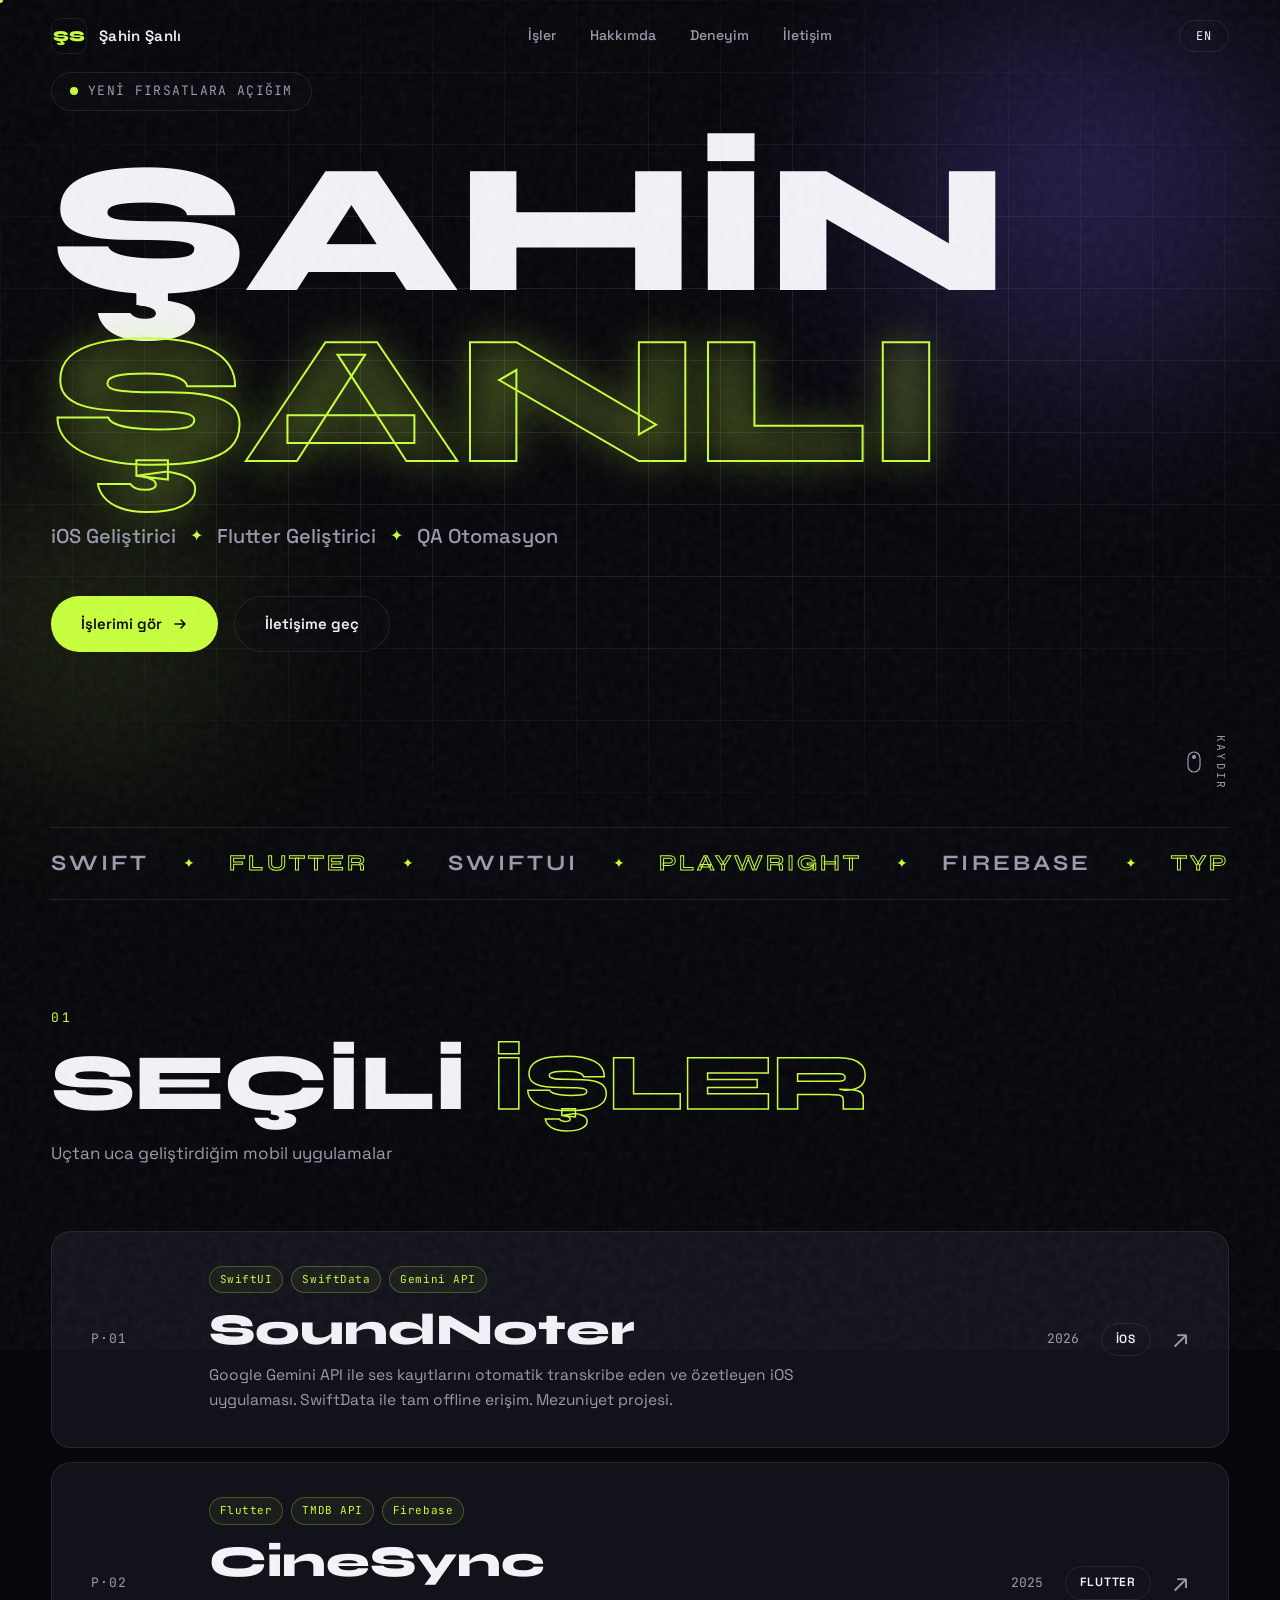
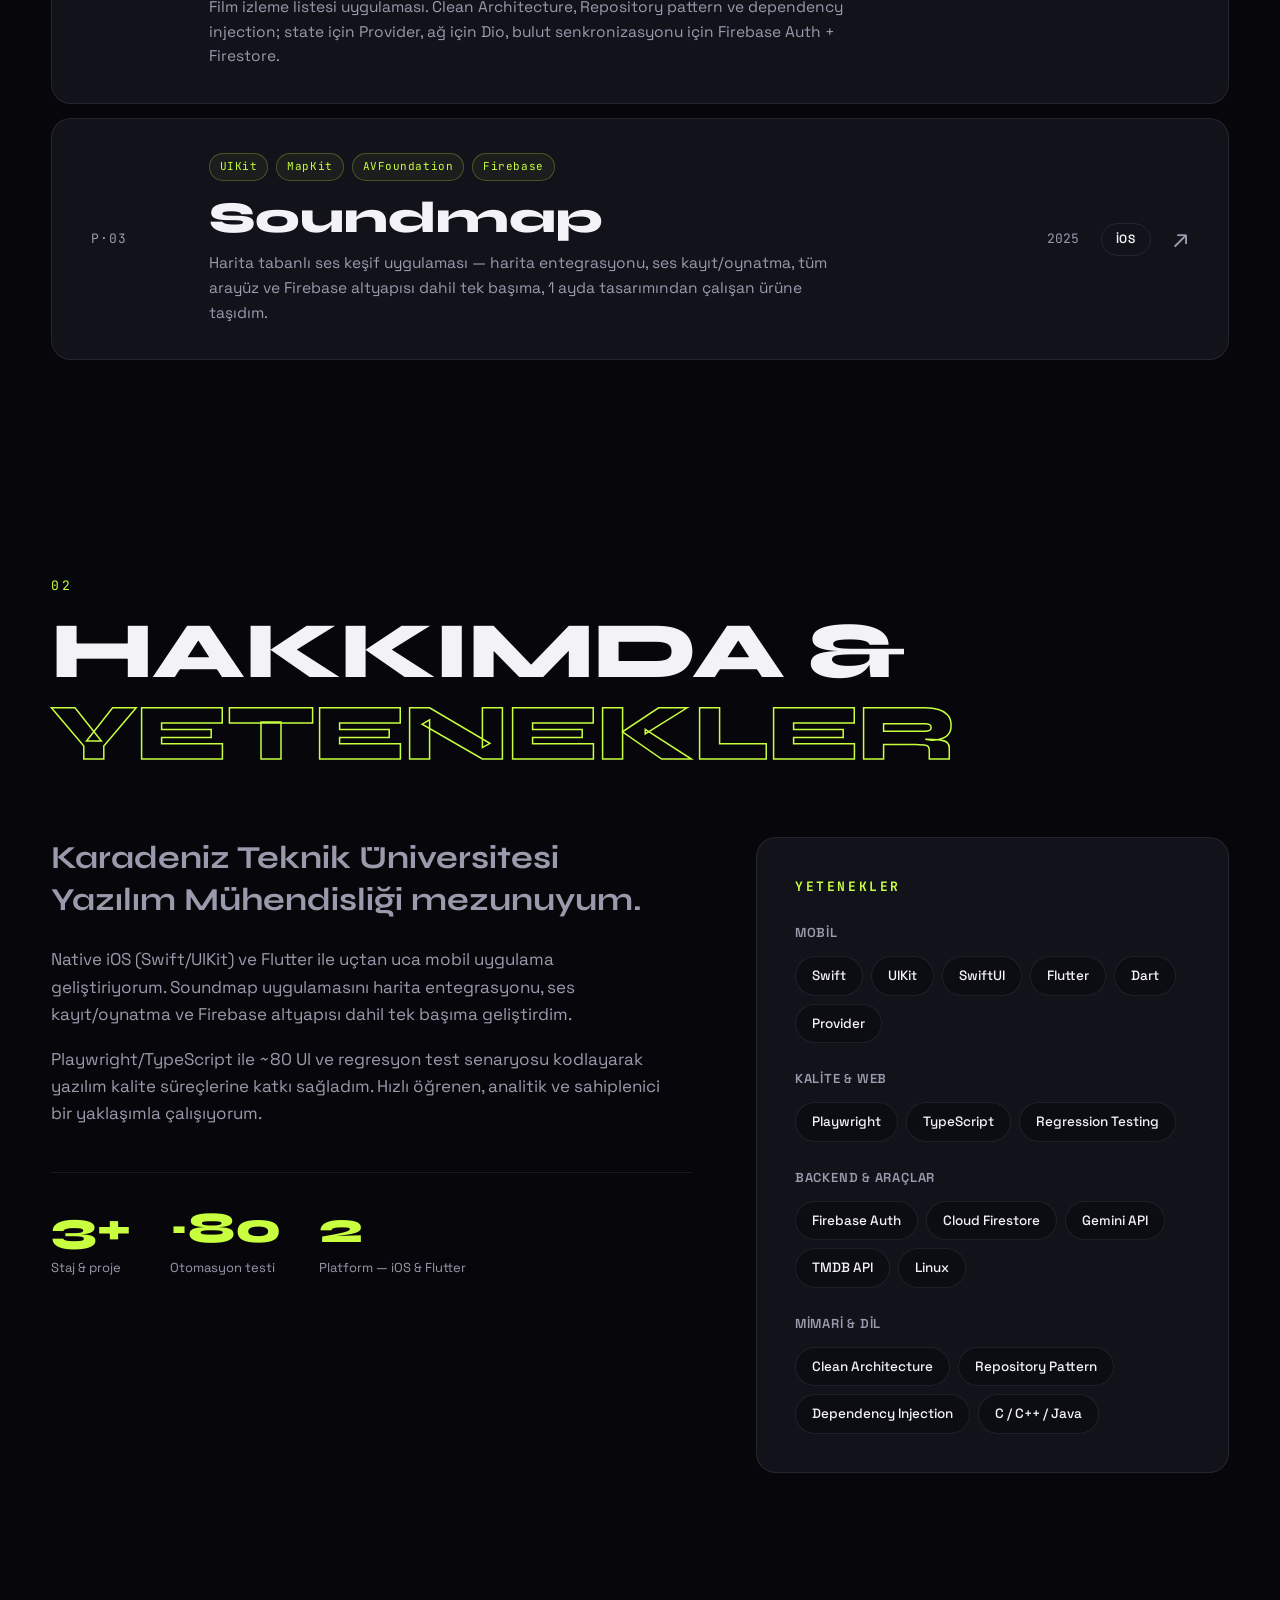
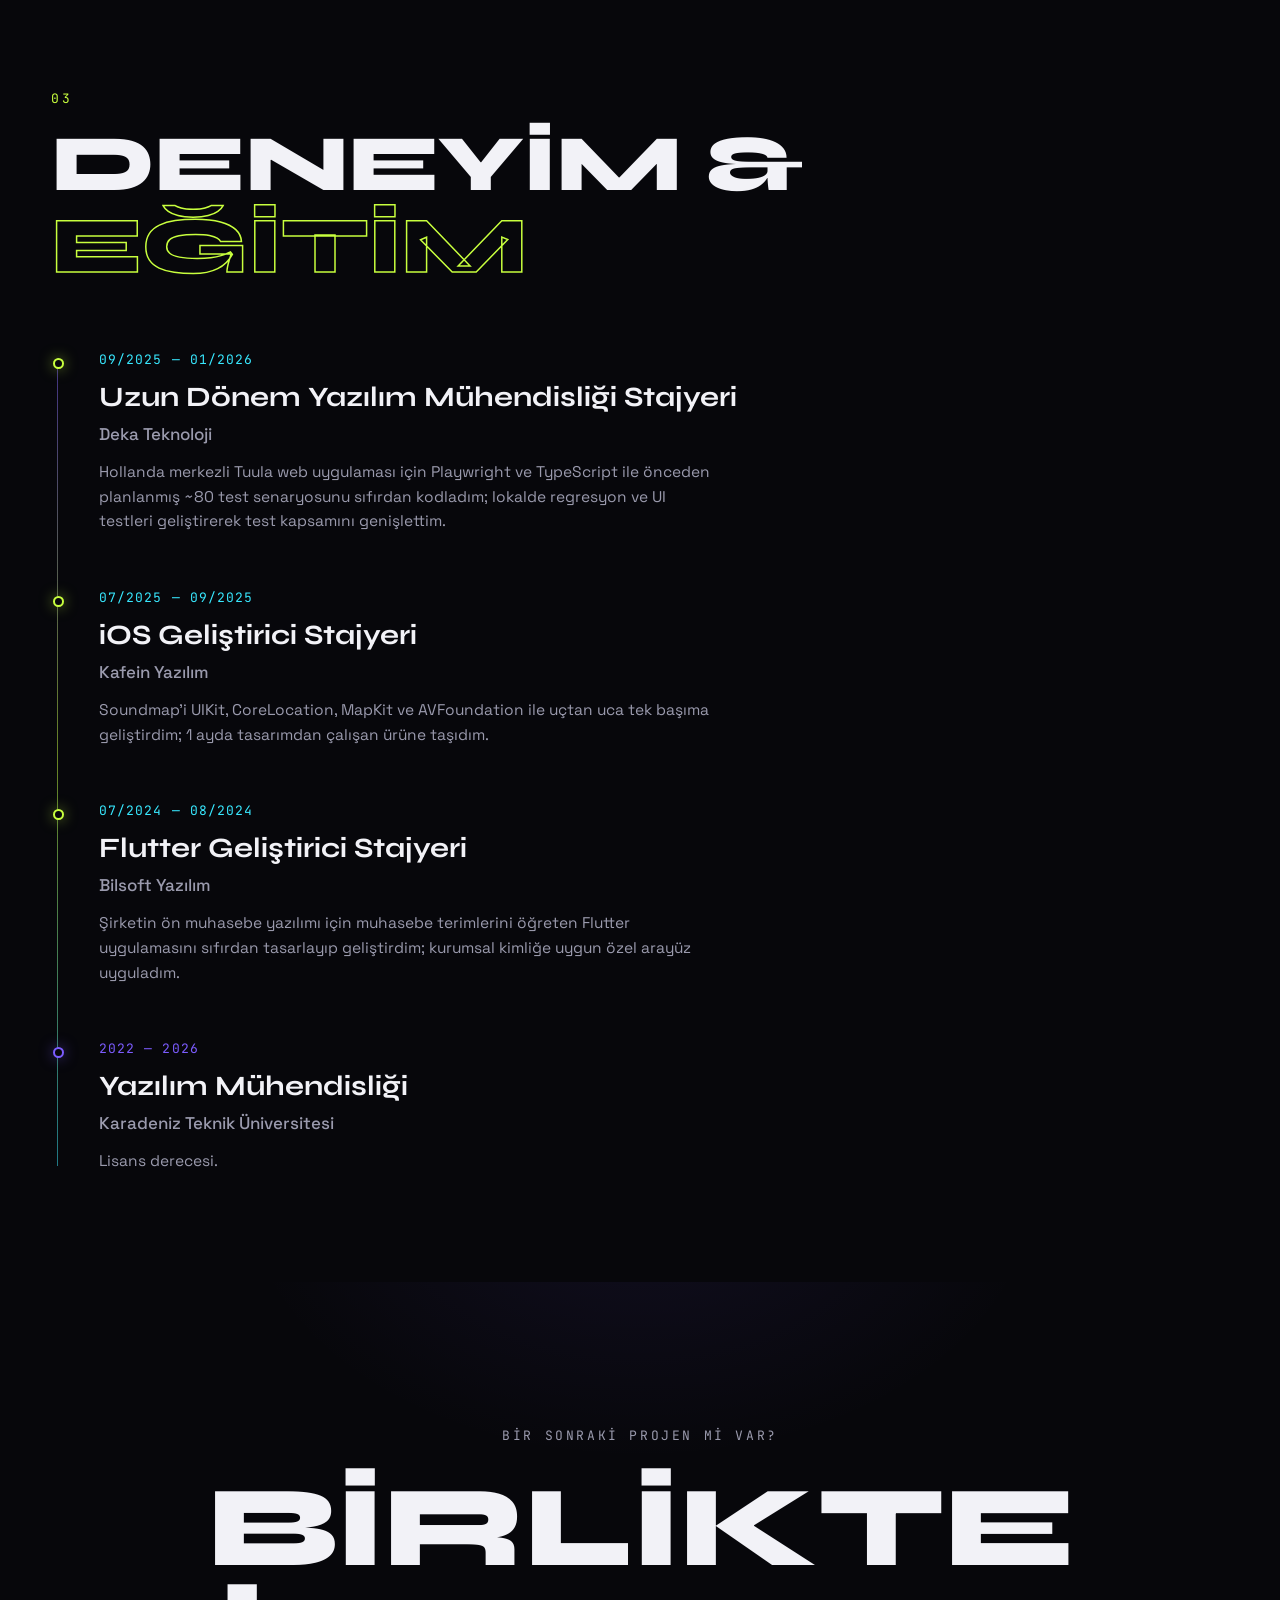
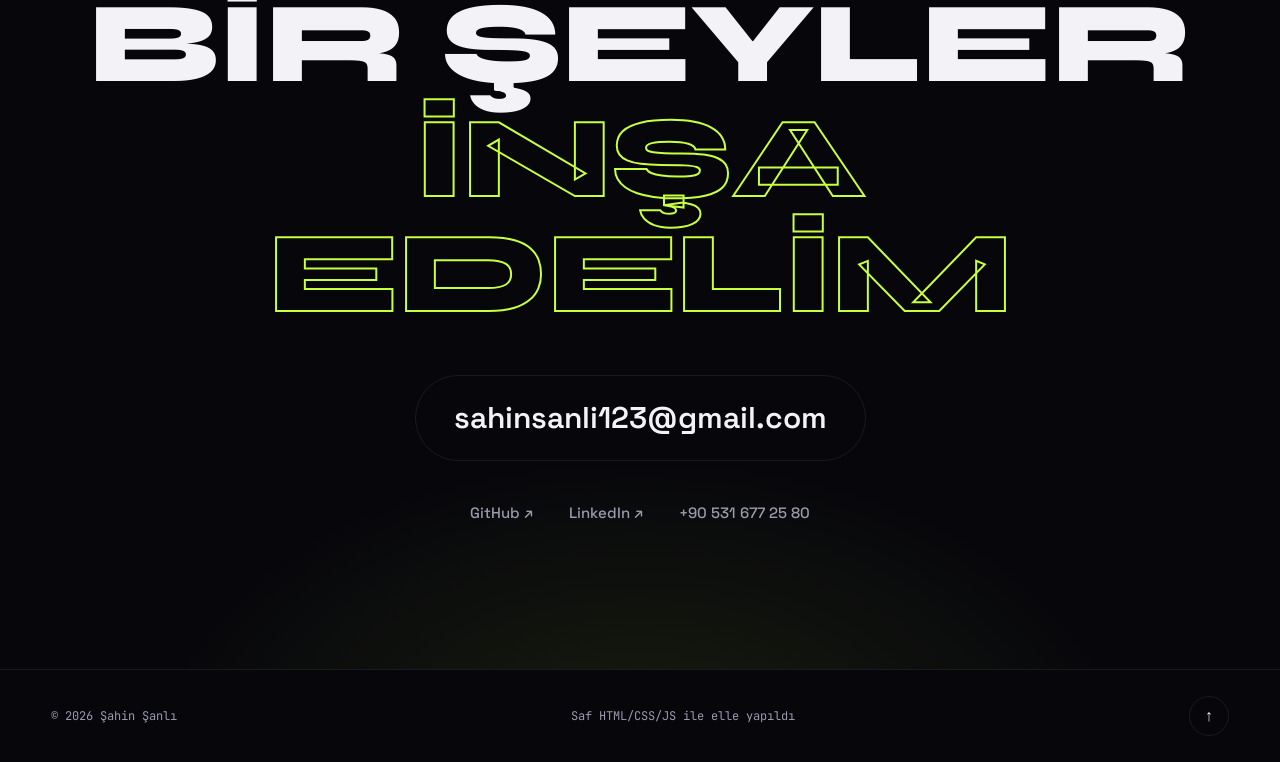
==== index.html @ cdb40dae "Portfolio: dark neon awwwards-style site, TR/EN, from CV" ====
<!DOCTYPE html>
<html lang="tr">
<head>
<meta charset="UTF-8">
<meta name="viewport" content="width=device-width, initial-scale=1.0">
<title>Şahin Şanlı — Mobile Developer</title>
<meta name="description" content="Şahin Şanlı — iOS & Flutter developer, QA test automation. Karadeniz Technical University Software Engineering graduate.">
<link rel="preconnect" href="https://fonts.googleapis.com">
<link rel="preconnect" href="https://fonts.gstatic.com" crossorigin>
<link href="https://fonts.googleapis.com/css2?family=Space+Grotesk:wght@400;500;600;700&family=Syne:wght@700;800&family=JetBrains+Mono:wght@400;500&display=swap" rel="stylesheet">
<link rel="stylesheet" href="style.css">
</head>
<body>

<!-- grain overlay -->
<div class="grain" aria-hidden="true"></div>

<!-- progress bar -->
<div class="progress-bar" aria-hidden="true"><span id="progressBar"></span></div>

<!-- custom cursor -->
<div class="cursor-dot" id="cursorDot" aria-hidden="true"></div>
<div class="cursor-ring" id="cursorRing" aria-hidden="true"></div>

<!-- preloader -->
<div class="preloader" id="preloader" aria-hidden="true">
  <div class="preloader-inner">
    <span class="pre-name">ŞS</span>
    <span class="pre-bar"><span id="preBar"></span></span>
  </div>
</div>

<!-- ================= NAV ================= -->
<header class="nav" id="nav">
  <a class="nav-logo" href="#top" data-cursor>
    <span class="logo-mark">ŞS</span>
    <span class="logo-text">Şahin&nbsp;Şanlı</span>
  </a>
  <nav class="nav-links" aria-label="Main">
    <a href="#work" data-i18n="navWork" data-cursor>İşler</a>
    <a href="#about" data-i18n="navAbout" data-cursor>Hakkımda</a>
    <a href="#experience" data-i18n="navExperience" data-cursor>Deneyim</a>
    <a href="#contact" data-i18n="navContact" data-cursor>İletişim</a>
  </nav>
  <div class="nav-right">
    <button class="lang-toggle" id="langToggle" aria-label="Switch language">
      <span data-lang-label>EN</span>
    </button>
    <button class="burger" id="burger" aria-label="Menu" aria-expanded="false">
      <span></span><span></span>
    </button>
  </div>
</header>

<!-- mobile menu -->
<div class="mobile-menu" id="mobileMenu">
  <nav>
    <a href="#work" data-i18n="navWork">İşler</a>
    <a href="#about" data-i18n="navAbout">Hakkımda</a>
    <a href="#experience" data-i18n="navExperience">Deneyim</a>
    <a href="#contact" data-i18n="navContact">İletişim</a>
  </nav>
</div>

<main id="top">

<!-- ================= HERO ================= -->
<section class="hero">
  <div class="hero-bg" aria-hidden="true">
    <div class="orb orb-a"></div>
    <div class="orb orb-b"></div>
    <div class="grid-lines"></div>
    <div class="noise-vignette"></div>
  </div>

  <div class="hero-inner">
    <p class="hero-eyebrow reveal">
      <span class="pulse-dot"></span>
      <span data-i18n="heroAvailable">Yeni fırsatlara açığım</span>
    </p>

    <h1 class="hero-title">
      <span class="line" data-text="ŞAHİN"><span>ŞAHİN</span></span>
      <span class="line stroke" data-text="ŞANLI"><span>ŞANLI</span></span>
    </h1>

    <p class="hero-roles">
      <span data-i18n="role1">iOS Geliştirici</span><i>✦</i>
      <span data-i18n="role2">Flutter Geliştirici</span><i>✦</i>
      <span data-i18n="role3">QA Otomasyon</span>
    </p>

    <div class="hero-cta">
      <a href="#work" class="btn btn-primary" data-cursor>
        <span data-i18n="ctaWork">İşlerimi gör</span>
        <svg width="16" height="16" viewBox="0 0 16 16" fill="none"><path d="M3 8h10M9 4l4 4-4 4" stroke="currentColor" stroke-width="1.6" stroke-linecap="round" stroke-linejoin="round"/></svg>
      </a>
      <a href="mailto:sahinsanli123@gmail.com" class="btn btn-ghost" data-cursor>
        <span data-i18n="ctaContact">İletişime geç</span>
      </a>
    </div>
  </div>

  <div class="hero-scroll" aria-hidden="true">
    <span data-i18n="scrollHint">Kaydır</span>
    <svg width="14" height="22" viewBox="0 0 14 22" fill="none"><rect x="1" y="1" width="12" height="20" rx="6" stroke="currentColor" stroke-width="1.2"/><circle class="wheel" cx="7" cy="6" r="2" fill="currentColor"/></svg>
  </div>

  <div class="marquee" aria-hidden="true">
    <div class="marquee-track" id="marqueeTrack">
      <span>SWIFT</span><em>✦</em><span>FLUTTER</span><em>✦</em><span>SWIFTUI</span><em>✦</em><span>PLAYWRIGHT</span><em>✦</em><span>FIREBASE</span><em>✦</em><span>TYPESCRIPT</span><em>✦</em><span>MAPKIT</span><em>✦</em><span>DART</span><em>✦</em>
      <span>SWIFT</span><em>✦</em><span>FLUTTER</span><em>✦</em><span>SWIFTUI</span><em>✦</em><span>PLAYWRIGHT</span><em>✦</em><span>FIREBASE</span><em>✦</em><span>TYPESCRIPT</span><em>✦</em><span>MAPKIT</span><em>✦</em><span>DART</span><em>✦</em>
    </div>
  </div>
</section>

<!-- ================= WORK ================= -->
<section class="section" id="work">
  <div class="section-head reveal">
    <span class="sec-index">01</span>
    <h2 class="sec-title"><span data-i18n="workTitle">Seçili</span> <span class="accent" data-i18n="workTitleAccent">İşler</span></h2>
    <p class="sec-sub" data-i18n="workSub">Uçtan uca geliştirdiğim mobil uygulamalar</p>
  </div>

  <div class="projects">

    <a class="project reveal" href="https://github.com/sahinsanli" target="_blank" rel="noopener" data-cursor data-tilt>
      <div class="project-num">P·01</div>
      <div class="project-main">
        <div class="project-tags">
          <span>SwiftUI</span><span>SwiftData</span><span>Gemini API</span>
        </div>
        <h3>SoundNoter</h3>
        <p data-i18n="p1desc">Google Gemini API ile ses kayıtlarını otomatik transkribe eden ve özetleyen iOS uygulaması. SwiftData ile tam offline erişim. Mezuniyet projesi.</p>
      </div>
      <div class="project-meta">
        <span class="project-year">2026</span>
        <span class="project-type">iOS</span>
        <span class="project-arrow">↗</span>
      </div>
    </a>

    <a class="project reveal" href="https://github.com/sahinsanli" target="_blank" rel="noopener" data-cursor data-tilt>
      <div class="project-num">P·02</div>
      <div class="project-main">
        <div class="project-tags">
          <span>Flutter</span><span>TMDB API</span><span>Firebase</span>
        </div>
        <h3>CineSync</h3>
        <p data-i18n="p2desc">Film izleme listesi uygulaması. Clean Architecture, Repository pattern ve dependency injection; state için Provider, ağ için Dio, bulut senkronizasyonu için Firebase Auth + Firestore.</p>
      </div>
      <div class="project-meta">
        <span class="project-year">2025</span>
        <span class="project-type">Flutter</span>
        <span class="project-arrow">↗</span>
      </div>
    </a>

    <a class="project reveal" href="https://github.com/sahinsanli" target="_blank" rel="noopener" data-cursor data-tilt>
      <div class="project-num">P·03</div>
      <div class="project-main">
        <div class="project-tags">
          <span>UIKit</span><span>MapKit</span><span>AVFoundation</span><span>Firebase</span>
        </div>
        <h3>Soundmap</h3>
        <p data-i18n="p3desc">Harita tabanlı ses keşif uygulaması — harita entegrasyonu, ses kayıt/oynatma, tüm arayüz ve Firebase altyapısı dahil tek başıma, 1 ayda tasarımından çalışan ürüne taşıdım.</p>
      </div>
      <div class="project-meta">
        <span class="project-year">2025</span>
        <span class="project-type">iOS</span>
        <span class="project-arrow">↗</span>
      </div>
    </a>

  </div>
</section>

<!-- ================= ABOUT + SKILLS ================= -->
<section class="section" id="about">
  <div class="section-head reveal">
    <span class="sec-index">02</span>
    <h2 class="sec-title"><span data-i18n="aboutTitle">Hakkımda &</span> <span class="accent" data-i18n="aboutTitleAccent">Yetenekler</span></h2>
  </div>

  <div class="about-grid">
    <div class="about-text reveal">
      <p class="lead" data-i18n="aboutLead">Karadeniz Teknik Üniversitesi Yazılım Mühendisliği mezunuyum.</p>
      <p data-i18n="aboutP1">Native iOS (Swift/UIKit) ve Flutter ile uçtan uca mobil uygulama geliştiriyorum. Soundmap uygulamasını harita entegrasyonu, ses kayıt/oynatma ve Firebase altyapısı dahil tek başıma geliştirdim.</p>
      <p data-i18n="aboutP2">Playwright/TypeScript ile ~80 UI ve regresyon test senaryosu kodlayarak yazılım kalite süreçlerine katkı sağladım. Hızlı öğrenen, analitik ve sahiplenici bir yaklaşımla çalışıyorum.</p>
      <div class="about-facts">
        <div class="fact">
          <strong>3+</strong>
          <span data-i18n="fact1">Staj & proje</span>
        </div>
        <div class="fact">
          <strong>~80</strong>
          <span data-i18n="fact2">Otomasyon testi</span>
        </div>
        <div class="fact">
          <strong>2</strong>
          <span data-i18n="fact3">Platform — iOS & Flutter</span>
        </div>
      </div>
    </div>

    <div class="skills-panel reveal">
      <h3 class="panel-title" data-i18n="skillsTitle">Yetenekler</h3>
      <div class="skill-group">
        <h4 data-i18n="skillCat1">Mobil</h4>
        <div class="chips">
          <span class="chip">Swift</span><span class="chip">UIKit</span><span class="chip">SwiftUI</span><span class="chip">Flutter</span><span class="chip">Dart</span><span class="chip">Provider</span>
        </div>
      </div>
      <div class="skill-group">
        <h4 data-i18n="skillCat2">Kalite & Web</h4>
        <div class="chips">
          <span class="chip">Playwright</span><span class="chip">TypeScript</span><span class="chip">Regression Testing</span>
        </div>
      </div>
      <div class="skill-group">
        <h4 data-i18n="skillCat3">Backend & Araçlar</h4>
        <div class="chips">
          <span class="chip">Firebase Auth</span><span class="chip">Cloud Firestore</span><span class="chip">Gemini API</span><span class="chip">TMDB API</span><span class="chip">Linux</span>
        </div>
      </div>
      <div class="skill-group">
        <h4 data-i18n="skillCat4">Mimari & Dil</h4>
        <div class="chips">
          <span class="chip">Clean Architecture</span><span class="chip">Repository Pattern</span><span class="chip">Dependency Injection</span><span class="chip">C / C++ / Java</span>
        </div>
      </div>
    </div>
  </div>
</section>

<!-- ================= EXPERIENCE ================= -->
<section class="section" id="experience">
  <div class="section-head reveal">
    <span class="sec-index">03</span>
    <h2 class="sec-title"><span data-i18n="expTitle">Deneyim &</span> <span class="accent" data-i18n="expTitleAccent">Eğitim</span></h2>
  </div>

  <div class="timeline">
    <div class="tl-item reveal">
      <div class="tl-dot"></div>
      <div class="tl-when">09/2025 — 01/2026</div>
      <div class="tl-body">
        <h3 data-i18n="e1role">Uzun Dönem Yazılım Mühendisliği Stajyeri</h3>
        <span class="tl-org">Deka Teknoloji</span>
        <p data-i18n="e1desc">Hollanda merkezli Tuula web uygulaması için Playwright ve TypeScript ile önceden planlanmış ~80 test senaryosunu sıfırdan kodladım; lokalde regresyon ve UI testleri geliştirerek test kapsamını genişlettim.</p>
      </div>
    </div>

    <div class="tl-item reveal">
      <div class="tl-dot"></div>
      <div class="tl-when">07/2025 — 09/2025</div>
      <div class="tl-body">
        <h3 data-i18n="e2role">iOS Geliştirici Stajyeri</h3>
        <span class="tl-org">Kafein Yazılım</span>
        <p data-i18n="e2desc">Soundmap'i UIKit, CoreLocation, MapKit ve AVFoundation ile uçtan uca tek başıma geliştirdim; 1 ayda tasarımdan çalışan ürüne taşıdım.</p>
      </div>
    </div>

    <div class="tl-item reveal">
      <div class="tl-dot"></div>
      <div class="tl-when">07/2024 — 08/2024</div>
      <div class="tl-body">
        <h3 data-i18n="e3role">Flutter Geliştirici Stajyeri</h3>
        <span class="tl-org">Bilsoft Yazılım</span>
        <p data-i18n="e3desc">Şirketin ön muhasebe yazılımı için muhasebe terimlerini öğreten Flutter uygulamasını sıfırdan tasarlayıp geliştirdim; kurumsal kimliğe uygun özel arayüz uyguladım.</p>
      </div>
    </div>

    <div class="tl-item reveal edu">
      <div class="tl-dot"></div>
      <div class="tl-when">2022 — 2026</div>
      <div class="tl-body">
        <h3 data-i18n="eduRole">Yazılım Mühendisliği</h3>
        <span class="tl-org" data-i18n="eduOrg">Karadeniz Teknik Üniversitesi</span>
        <p data-i18n="eduDesc">Lisans derecesi.</p>
      </div>
    </div>
  </div>
</section>

<!-- ================= CONTACT ================= -->
<section class="section contact" id="contact">
  <div class="contact-inner reveal">
    <p class="contact-eyebrow" data-i18n="contactEyebrow">Bir sonraki projen mi var?</p>
    <h2 class="contact-title">
      <span data-i18n="contactLine1">Birlikte bir şeyler</span><br>
      <span class="stroke" data-i18n="contactLine2">inşa edelim</span>
    </h2>
    <a class="contact-mail" href="mailto:sahinsanli123@gmail.com" data-cursor>sahinsanli123@gmail.com</a>
    <div class="contact-links">
      <a href="https://github.com/sahinsanli" target="_blank" rel="noopener" data-cursor>GitHub ↗</a>
      <a href="https://www.linkedin.com/in/şahin-şanlı/" target="_blank" rel="noopener" data-cursor>LinkedIn ↗</a>
      <a href="tel:+905316772580" data-cursor>+90 531 677 25 80</a>
    </div>
  </div>
</section>

</main>

<footer class="footer">
  <span>© 2026 Şahin Şanlı</span>
  <span class="foot-note" data-i18n="footerNote">Saf HTML/CSS/JS ile elle yapıldı</span>
  <button class="to-top" id="toTop" aria-label="Back to top" data-cursor>↑</button>
</footer>

<script src="i18n.js"></script>
<script src="main.js"></script>
</body>
</html>
---- style.css ----
/* ============================================================
   ŞAHİN ŞANLI — PORTFOLIO
   dark + neon, bold typography, awwwards-style
   ============================================================ */

:root{
  --bg:        #07070b;
  --bg-2:      #0c0c13;
  --surface:   #12121b;
  --line:      rgba(255,255,255,.08);
  --fg:        #f2f2f7;
  --muted:     #9a9aad;
  --accent:    #c8ff3e;   /* neon lime */
  --accent-2:  #7c5cff;   /* electric violet */
  --accent-3:  #38e8ff;   /* cyan */
  --font-display: 'Syne', sans-serif;
  --font-body: 'Space Grotesk', sans-serif;
  --font-mono: 'JetBrains Mono', monospace;
  --ease: cubic-bezier(.22,1,.36,1);
  --nav-h: 72px;
}

*{ margin:0; padding:0; box-sizing:border-box; }
html{ scroll-behavior:smooth; }
body{
  background:var(--bg);
  color:var(--fg);
  font-family:var(--font-body);
  font-size:17px;
  line-height:1.6;
  overflow-x:hidden;
  -webkit-font-smoothing:antialiased;
}
::selection{ background:var(--accent); color:#07070b; }

/* scrollbar */
::-webkit-scrollbar{ width:10px; }
::-webkit-scrollbar-track{ background:var(--bg); }
::-webkit-scrollbar-thumb{ background:#23232f; border-radius:5px; }
::-webkit-scrollbar-thumb:hover{ background:var(--accent); }

/* ---------- grain ---------- */
.grain{
  position:fixed; inset:-50%;
  width:200%; height:200%;
  pointer-events:none; z-index:2000; opacity:.05;
  background-image:url("data:image/svg+xml,%3Csvg viewBox='0 0 256 256' xmlns='http://www.w3.org/2000/svg'%3E%3Cfilter id='n'%3E%3CfeTurbulence type='fractalNoise' baseFrequency='0.85' numOctaves='2'/%3E%3C/filter%3E%3Crect width='100%25' height='100%25' filter='url(%23n)'/%3E%3C/svg%3E");
  animation:grain 8s steps(10) infinite;
}
@keyframes grain{
  0%,100%{transform:translate(0,0)} 10%{transform:translate(-5%,-8%)}
  30%{transform:translate(3%,-6%)} 50%{transform:translate(-8%,4%)}
  70%{transform:translate(6%,8%)} 90%{transform:translate(-3%,3%)}
}

/* ---------- progress bar ---------- */
.progress-bar{
  position:fixed; top:0; left:0; right:0; height:2px; z-index:1500;
  background:transparent;
}
.progress-bar span{
  display:block; height:100%; width:0%;
  background:linear-gradient(90deg,var(--accent-2),var(--accent),var(--accent-3));
  box-shadow:0 0 12px var(--accent);
}

/* ---------- custom cursor ---------- */
.cursor-dot,.cursor-ring{ position:fixed; top:0; left:0; pointer-events:none; z-index:3000; }
.cursor-dot{
  width:6px; height:6px; border-radius:50%;
  background:var(--accent);
  transform:translate(-50%,-50%);
}
.cursor-ring{
  width:34px; height:34px; border-radius:50%;
  border:1px solid rgba(200,255,62,.5);
  transform:translate(-50%,-50%);
  transition:width .25s var(--ease),height .25s var(--ease),border-color .25s;
}
.cursor-ring.hovering{
  width:56px; height:56px;
  border-color:var(--accent);
  background:rgba(200,255,62,.06);
}
@media (hover:none){ .cursor-dot,.cursor-ring{ display:none; } }

/* ---------- preloader ---------- */
.preloader{
  position:fixed; inset:0; z-index:4000;
  background:var(--bg);
  display:flex; align-items:center; justify-content:center;
  transition:opacity .6s var(--ease), visibility .6s;
}
.preloader.done{ opacity:0; visibility:hidden; }
.preloader-inner{ display:flex; flex-direction:column; align-items:center; gap:22px; }
.pre-name{
  font-family:var(--font-display); font-weight:800; font-size:44px;
  color:var(--fg); letter-spacing:.04em;
}
.pre-bar{ width:180px; height:2px; background:var(--line); overflow:hidden; border-radius:2px; display:block; }
.pre-bar span{
  display:block; height:100%; width:0%;
  background:var(--accent); box-shadow:0 0 12px var(--accent);
  transition:width .25s ease;
}

/* ---------- nav ---------- */
.nav{
  position:fixed; top:0; left:0; right:0; height:var(--nav-h);
  z-index:1000;
  display:flex; align-items:center; justify-content:space-between;
  padding:0 clamp(20px,4vw,56px);
  transition:background .4s,border-color .4s, transform .4s var(--ease);
  border-bottom:1px solid transparent;
}
.nav.scrolled{
  background:rgba(7,7,11,.72);
  backdrop-filter:blur(14px);
  -webkit-backdrop-filter:blur(14px);
  border-bottom-color:var(--line);
}
.nav.hide{ transform:translateY(-100%); }
.nav-logo{
  display:flex; align-items:center; gap:12px;
  text-decoration:none; color:var(--fg);
}
.logo-mark{
  font-family:var(--font-display); font-weight:800; font-size:15px;
  width:36px; height:36px; display:grid; place-items:center;
  border:1px solid var(--line); border-radius:10px;
  color:var(--accent);
  transition:border-color .3s, box-shadow .3s;
}
.nav-logo:hover .logo-mark{
  border-color:var(--accent);
  box-shadow:0 0 18px rgba(200,255,62,.25);
}
.logo-text{ font-weight:600; font-size:15px; letter-spacing:.02em; }
.nav-links{ display:flex; gap:34px; }
.nav-links a{
  color:var(--muted); text-decoration:none; font-size:14px; font-weight:500;
  position:relative; transition:color .3s;
}
.nav-links a::after{
  content:''; position:absolute; left:0; bottom:-6px;
  width:0; height:1px; background:var(--accent);
  transition:width .35s var(--ease);
}
.nav-links a:hover{ color:var(--fg); }
.nav-links a:hover::after{ width:100%; }
.nav-right{ display:flex; align-items:center; gap:14px; }
.lang-toggle{
  font-family:var(--font-mono); font-size:12px; letter-spacing:.08em;
  color:var(--fg); background:transparent;
  border:1px solid var(--line); border-radius:100px;
  padding:7px 16px; cursor:pointer;
  transition:border-color .3s, color .3s, box-shadow .3s;
}
.lang-toggle:hover{
  border-color:var(--accent); color:var(--accent);
  box-shadow:0 0 14px rgba(200,255,62,.2);
}

/* burger */
.burger{
  display:none; flex-direction:column; gap:6px;
  background:none; border:none; cursor:pointer; padding:6px;
}
.burger span{
  width:24px; height:2px; background:var(--fg);
  transition:transform .35s var(--ease), opacity .3s;
}
.burger.open span:nth-child(1){ transform:translateY(4px) rotate(45deg); }
.burger.open span:nth-child(2){ transform:translateY(-4px) rotate(-45deg); }

.mobile-menu{
  position:fixed; inset:0; z-index:900;
  background:rgba(7,7,11,.96);
  backdrop-filter:blur(20px);
  display:flex; align-items:center; justify-content:center;
  opacity:0; visibility:hidden;
  transition:opacity .4s var(--ease), visibility .4s;
}
.mobile-menu.open{ opacity:1; visibility:visible; }
.mobile-menu nav{ display:flex; flex-direction:column; gap:8px; text-align:center; }
.mobile-menu a{
  font-family:var(--font-display); font-weight:800;
  font-size:clamp(34px,9vw,56px); line-height:1.25;
  color:var(--fg); text-decoration:none;
  transition:color .3s;
}
.mobile-menu a:hover{ color:var(--accent); }

/* ---------- hero ---------- */
.hero{
  position:relative; min-height:100svh;
  display:flex; flex-direction:column; justify-content:center;
  padding:var(--nav-h) clamp(20px,4vw,56px) 0;
  overflow:hidden;
}
.hero-bg{ position:absolute; inset:0; z-index:0; }
.orb{
  position:absolute; border-radius:50%;
  filter:blur(90px); opacity:.35;
  will-change:transform;
}
.orb-a{
  width:46vw; height:46vw; min-width:380px; min-height:380px;
  background:radial-gradient(circle,var(--accent-2),transparent 70%);
  top:-12%; right:-8%;
  animation:drift-a 16s ease-in-out infinite alternate;
}
.orb-b{
  width:34vw; height:34vw; min-width:300px; min-height:300px;
  background:radial-gradient(circle,var(--accent),transparent 70%);
  bottom:6%; left:-10%; opacity:.16;
  animation:drift-b 20s ease-in-out infinite alternate;
}
@keyframes drift-a{ from{transform:translate(0,0) scale(1)} to{transform:translate(-8%,10%) scale(1.12)} }
@keyframes drift-b{ from{transform:translate(0,0) scale(1)} to{transform:translate(10%,-8%) scale(1.15)} }

.grid-lines{
  position:absolute; inset:0;
  background-image:
    linear-gradient(var(--line) 1px, transparent 1px),
    linear-gradient(90deg, var(--line) 1px, transparent 1px);
  background-size:72px 72px;
  mask-image:radial-gradient(ellipse 90% 70% at 50% 45%, black 30%, transparent 75%);
  -webkit-mask-image:radial-gradient(ellipse 90% 70% at 50% 45%, black 30%, transparent 75%);
}
.noise-vignette{
  position:absolute; inset:0;
  background:radial-gradient(ellipse 120% 90% at 50% 50%, transparent 55%, var(--bg) 100%);
}

.hero-inner{ position:relative; z-index:1; max-width:1280px; margin:0 auto; width:100%; }

.hero-eyebrow{
  display:inline-flex; align-items:center; gap:10px;
  font-family:var(--font-mono); font-size:13px; letter-spacing:.1em;
  color:var(--muted); text-transform:uppercase;
  border:1px solid var(--line); border-radius:100px;
  padding:8px 18px; margin-bottom:34px;
  background:rgba(12,12,19,.5); backdrop-filter:blur(6px);
}
.pulse-dot{
  width:8px; height:8px; border-radius:50%;
  background:var(--accent);
  box-shadow:0 0 0 0 rgba(200,255,62,.6);
  animation:pulse 2s infinite;
}
@keyframes pulse{
  0%{ box-shadow:0 0 0 0 rgba(200,255,62,.55); }
  70%{ box-shadow:0 0 0 12px rgba(200,255,62,0); }
  100%{ box-shadow:0 0 0 0 rgba(200,255,62,0); }
}

.hero-title{
  font-family:var(--font-display);
  font-weight:800;
  font-size:clamp(64px,14.5vw,190px);
  line-height:.92;
  letter-spacing:-.015em;
  text-transform:uppercase;
  margin-bottom:34px;
}
.hero-title .line{
  display:block;
  position:relative;
  transform:translateY(110%);
  animation:rise-up 1s var(--ease) forwards;
}
.hero-title .line:nth-child(2){ animation-delay:.12s; }
@keyframes rise-up{ to{ transform:translateY(0); } }
.hero-title .stroke span{
  color:transparent;
  -webkit-text-stroke:2px var(--accent);
  text-shadow:0 0 40px rgba(200,255,62,.25);
}
.hero-title .line span{ display:inline-block; }

.hero-roles{
  display:flex; flex-wrap:wrap; align-items:center; gap:14px;
  font-size:clamp(15px,2vw,20px); font-weight:500; color:var(--muted);
  margin-bottom:44px;
}
.hero-roles i{ font-style:normal; color:var(--accent); font-size:.8em; }

.hero-cta{ display:flex; flex-wrap:wrap; gap:16px; }

.btn{
  display:inline-flex; align-items:center; gap:10px;
  font-family:var(--font-body); font-weight:600; font-size:15px;
  padding:15px 30px; border-radius:100px;
  text-decoration:none; cursor:pointer;
  transition:transform .3s var(--ease), box-shadow .3s, background .3s, color .3s, border-color .3s;
}
.btn svg{ transition:transform .3s var(--ease); }
.btn-primary{
  background:var(--accent); color:#07070b;
  box-shadow:0 0 0 rgba(200,255,62,0);
}
.btn-primary:hover{
  transform:translateY(-3px);
  box-shadow:0 10px 40px rgba(200,255,62,.35);
}
.btn-primary:hover svg{ transform:translateX(4px); }
.btn-ghost{
  color:var(--fg); border:1px solid var(--line);
  background:rgba(12,12,19,.4);
}
.btn-ghost:hover{
  border-color:var(--accent); color:var(--accent);
  transform:translateY(-3px);
}

.hero-scroll{
  position:absolute; bottom:110px; right:clamp(20px,4vw,56px);
  display:flex; flex-direction:column; align-items:center; gap:10px;
  font-family:var(--font-mono); font-size:11px; letter-spacing:.2em;
  text-transform:uppercase; color:var(--muted);
  writing-mode:vertical-rl;
}
.wheel{ animation:wheel 1.8s ease-in-out infinite; }
@keyframes wheel{
  0%{ transform:translateY(0); opacity:1; }
  70%{ transform:translateY(9px); opacity:0; }
  100%{ transform:translateY(0); opacity:0; }
}

/* marquee */
.marquee{
  position:relative; z-index:1;
  margin-top:auto; margin-bottom:0;
  border-top:1px solid var(--line);
  border-bottom:1px solid var(--line);
  overflow:hidden; padding:18px 0;
  background:rgba(12,12,19,.35);
}
.marquee-track{
  display:inline-flex; align-items:center; gap:34px;
  white-space:nowrap; will-change:transform;
  animation:marquee 26s linear infinite;
}
@keyframes marquee{ to{ transform:translateX(-50%); } }
.marquee-track span{
  font-family:var(--font-display); font-weight:700;
  font-size:22px; letter-spacing:.14em; color:var(--muted);
  text-transform:uppercase;
}
.marquee-track span:nth-child(4n+3){ color:transparent; -webkit-text-stroke:1px var(--accent); }
.marquee-track em{ color:var(--accent); font-style:normal; font-size:14px; }

/* ---------- sections ---------- */
.section{
  max-width:1280px; margin:0 auto;
  padding:clamp(90px,12vh,150px) clamp(20px,4vw,56px);
}
.section-head{ margin-bottom:clamp(48px,7vh,80px); }
.sec-index{
  font-family:var(--font-mono); font-size:13px; color:var(--accent);
  letter-spacing:.2em; display:block; margin-bottom:14px;
}
.sec-title{
  font-family:var(--font-display); font-weight:800;
  font-size:clamp(38px,6.5vw,80px); line-height:1.02;
  text-transform:uppercase; letter-spacing:-.01em;
}
.sec-title .accent{
  color:transparent; -webkit-text-stroke:1.5px var(--accent);
}
.sec-sub{ color:var(--muted); margin-top:16px; font-size:17px; }

/* ---------- projects ---------- */
.projects{ display:flex; flex-direction:column; gap:14px; }
.project{
  display:grid;
  grid-template-columns:90px 1fr auto;
  gap:28px; align-items:center;
  padding:34px clamp(22px,3vw,40px);
  background:var(--surface);
  border:1px solid var(--line);
  border-radius:20px;
  text-decoration:none; color:var(--fg);
  position:relative; overflow:hidden;
  transition:border-color .35s, transform .35s var(--ease);
  transform-style:preserve-3d;
}
.project::before{
  content:''; position:absolute; inset:0;
  background:linear-gradient(120deg, rgba(124,92,255,.08), rgba(200,255,62,.06));
  opacity:0; transition:opacity .4s;
}
.project:hover{ border-color:rgba(200,255,62,.4); }
.project:hover::before{ opacity:1; }
.project-num{
  font-family:var(--font-mono); font-size:13px; color:var(--muted);
  letter-spacing:.1em;
}
.project-main{ position:relative; z-index:1; }
.project-tags{ display:flex; flex-wrap:wrap; gap:8px; margin-bottom:14px; }
.project-tags span{
  font-family:var(--font-mono); font-size:11px; letter-spacing:.05em;
  color:var(--accent);
  border:1px solid rgba(200,255,62,.25);
  background:rgba(200,255,62,.05);
  padding:4px 10px; border-radius:100px;
}
.project h3{
  font-family:var(--font-display); font-weight:800;
  font-size:clamp(26px,3.6vw,44px); line-height:1.05;
  margin-bottom:10px; transition:color .3s;
}
.project:hover h3{ color:var(--accent); }
.project p{ color:var(--muted); font-size:15.5px; max-width:640px; }
.project-meta{
  display:flex; align-items:center; gap:22px; position:relative; z-index:1;
}
.project-year{ font-family:var(--font-mono); font-size:13px; color:var(--muted); }
.project-type{
  font-size:12px; font-weight:600; letter-spacing:.08em; text-transform:uppercase;
  color:var(--fg); border:1px solid var(--line);
  padding:6px 14px; border-radius:100px;
}
.project-arrow{
  font-size:26px; color:var(--muted);
  transition:transform .35s var(--ease), color .3s;
}
.project:hover .project-arrow{
  transform:translate(6px,-6px); color:var(--accent);
}

/* ---------- about ---------- */
.about-grid{
  display:grid; grid-template-columns:1.15fr .85fr;
  gap:clamp(36px,5vw,80px); align-items:start;
}
.about-text .lead{
  font-family:var(--font-display); font-weight:700;
  font-size:clamp(22px,2.8vw,32px); line-height:1.3;
  margin-bottom:26px;
}
.about-text p{ color:var(--muted); margin-bottom:18px; max-width:56ch; }
.about-facts{
  display:flex; gap:clamp(24px,3vw,56px); margin-top:44px;
  padding-top:34px; border-top:1px solid var(--line);
}
.fact strong{
  font-family:var(--font-display); font-weight:800;
  font-size:clamp(30px,3.4vw,44px); color:var(--accent);
  display:block; line-height:1;
}
.fact span{
  font-size:13px; color:var(--muted); display:block; margin-top:8px;
}

.skills-panel{
  background:var(--surface);
  border:1px solid var(--line);
  border-radius:20px; padding:clamp(26px,3vw,40px);
}
.panel-title{
  font-family:var(--font-mono); font-size:13px; letter-spacing:.2em;
  text-transform:uppercase; color:var(--accent); margin-bottom:26px;
}
.skill-group{ margin-bottom:26px; }
.skill-group:last-child{ margin-bottom:0; }
.skill-group h4{
  font-size:13px; font-weight:600; color:var(--muted);
  letter-spacing:.06em; text-transform:uppercase; margin-bottom:12px;
}
.chips{ display:flex; flex-wrap:wrap; gap:8px; }
.chip{
  font-size:13.5px; font-weight:500;
  padding:8px 16px; border-radius:100px;
  border:1px solid var(--line); background:var(--bg-2);
  transition:border-color .3s, color .3s, transform .3s var(--ease);
}
.chip:hover{
  border-color:var(--accent); color:var(--accent);
  transform:translateY(-2px);
}

/* ---------- timeline ---------- */
.timeline{ position:relative; padding-left:clamp(28px,4vw,48px); }
.timeline::before{
  content:''; position:absolute; left:6px; top:8px; bottom:8px;
  width:1px;
  background:linear-gradient(var(--accent-2), var(--accent), var(--accent-3));
  opacity:.5;
}
.tl-item{ position:relative; padding-bottom:clamp(44px,6vh,64px); }
.tl-item:last-child{ padding-bottom:0; }
.tl-dot{
  position:absolute; left:calc(-1 * clamp(28px,4vw,48px) + 1.5px); top:8px;
  width:11px; height:11px; border-radius:50%;
  background:var(--bg); border:2px solid var(--accent);
  box-shadow:0 0 14px rgba(200,255,62,.5);
}
.tl-when{
  font-family:var(--font-mono); font-size:13px; color:var(--accent-3);
  letter-spacing:.08em; margin-bottom:10px;
}
.tl-body h3{
  font-family:var(--font-display); font-weight:700;
  font-size:clamp(21px,2.4vw,28px); line-height:1.2; margin-bottom:6px;
}
.tl-org{ color:var(--muted); font-weight:500; display:block; margin-bottom:12px; }
.tl-body p{ color:var(--muted); max-width:62ch; font-size:15.5px; }
.tl-item.edu .tl-dot{ border-color:var(--accent-2); box-shadow:0 0 14px rgba(124,92,255,.5); }
.tl-item.edu .tl-when{ color:var(--accent-2); }

/* ---------- contact ---------- */
.contact{
  text-align:center;
  padding-top:clamp(110px,16vh,180px);
  padding-bottom:clamp(110px,16vh,180px);
  position:relative;
}
.contact::before{
  content:''; position:absolute; inset:0;
  background:
    radial-gradient(ellipse 55% 45% at 50% 110%, rgba(200,255,62,.09), transparent 70%),
    radial-gradient(ellipse 45% 40% at 50% -10%, rgba(124,92,255,.09), transparent 70%);
  pointer-events:none;
}
.contact-inner{ position:relative; }
.contact-eyebrow{
  font-family:var(--font-mono); font-size:13px; letter-spacing:.2em;
  text-transform:uppercase; color:var(--muted); margin-bottom:24px;
}
.contact-title{
  font-family:var(--font-display); font-weight:800;
  font-size:clamp(44px,9vw,120px); line-height:1;
  text-transform:uppercase; letter-spacing:-.01em;
  margin-bottom:44px;
}
.contact-title .stroke{
  color:transparent; -webkit-text-stroke:2px var(--accent);
}
.contact-mail{
  display:inline-block;
  font-family:var(--font-body); font-weight:600;
  font-size:clamp(19px,3vw,30px);
  color:var(--fg); text-decoration:none;
  border:1px solid var(--line); border-radius:100px;
  padding:18px 38px; margin-bottom:40px;
  transition:border-color .35s, color .35s, box-shadow .35s, transform .35s var(--ease);
}
.contact-mail:hover{
  border-color:var(--accent); color:var(--accent);
  box-shadow:0 0 40px rgba(200,255,62,.18);
  transform:translateY(-3px);
}
.contact-links{
  display:flex; justify-content:center; flex-wrap:wrap; gap:14px 36px;
}
.contact-links a{
  color:var(--muted); text-decoration:none; font-size:15px; font-weight:500;
  transition:color .3s;
}
.contact-links a:hover{ color:var(--accent); }

/* ---------- footer ---------- */
.footer{
  display:flex; align-items:center; justify-content:space-between;
  flex-wrap:wrap; gap:14px;
  padding:26px clamp(20px,4vw,56px);
  border-top:1px solid var(--line);
  font-family:var(--font-mono); font-size:12px; color:var(--muted);
}
.to-top{
  width:40px; height:40px; border-radius:50%;
  border:1px solid var(--line); background:transparent;
  color:var(--fg); font-size:16px; cursor:pointer;
  transition:border-color .3s, color .3s, transform .3s var(--ease);
}
.to-top:hover{
  border-color:var(--accent); color:var(--accent);
  transform:translateY(-3px);
}

/* ---------- reveal on scroll ---------- */
.reveal{
  opacity:0; transform:translateY(36px);
  transition:opacity .9s var(--ease), transform .9s var(--ease);
}
.reveal.visible{ opacity:1; transform:translateY(0); }

/* ---------- lang switch flash ---------- */
.lang-switching main, .lang-switching .nav, .lang-switching .footer{
  animation:langflash .45s ease;
}
@keyframes langflash{
  0%{ opacity:1; } 40%{ opacity:.25; } 100%{ opacity:1; }
}

/* ---------- responsive ---------- */
@media (max-width:900px){
  .nav-links{ display:none; }
  .burger{ display:flex; }
  .project{ grid-template-columns:1fr; gap:16px; }
  .project-num{ order:-1; }
  .project-meta{ justify-content:flex-start; }
  .project-arrow{ margin-left:auto; }
  .about-grid{ grid-template-columns:1fr; }
  .hero-scroll{ display:none; }
}
@media (max-width:560px){
  .hero-cta .btn{ width:100%; justify-content:center; }
  .about-facts{ flex-wrap:wrap; gap:24px; }
}
@media (prefers-reduced-motion:reduce){
  *,*::before,*::after{
    animation-duration:.01ms !important;
    animation-iteration-count:1 !important;
    transition-duration:.01ms !important;
  }
  html{ scroll-behavior:auto; }
}
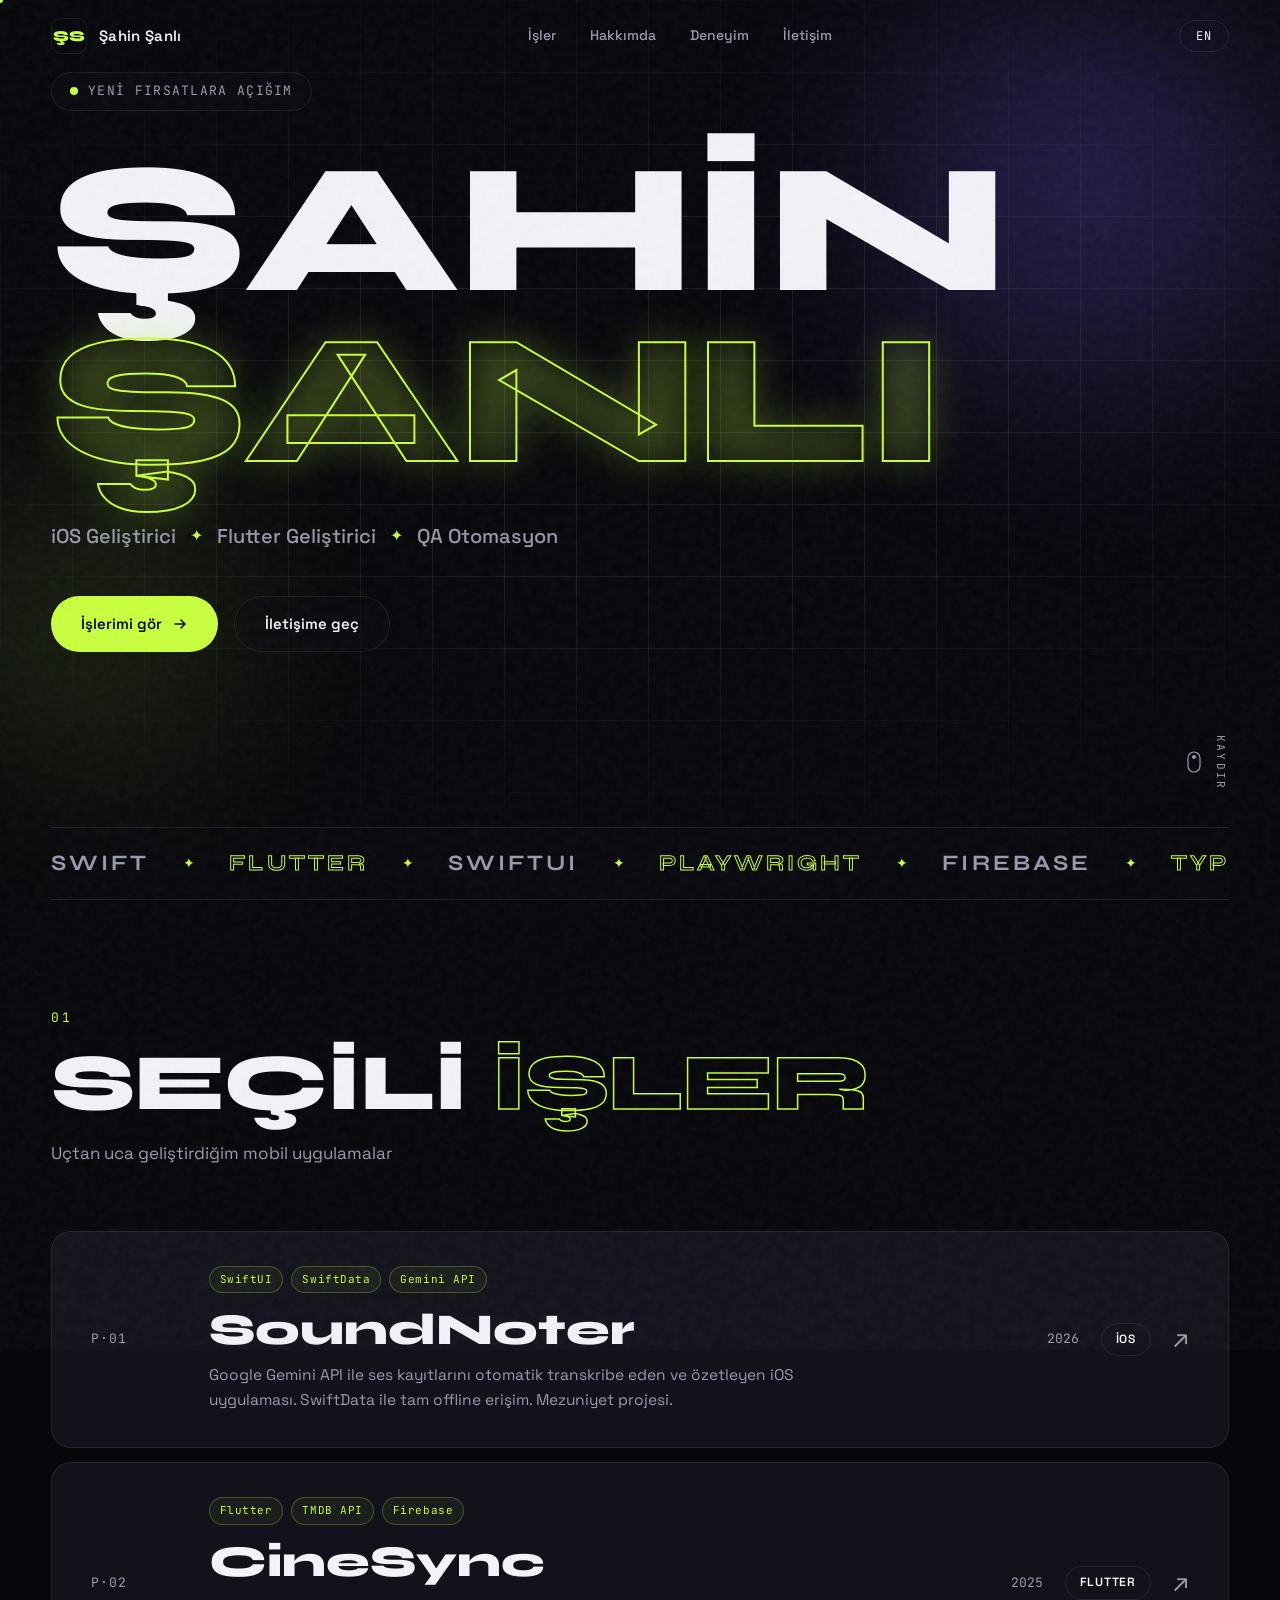
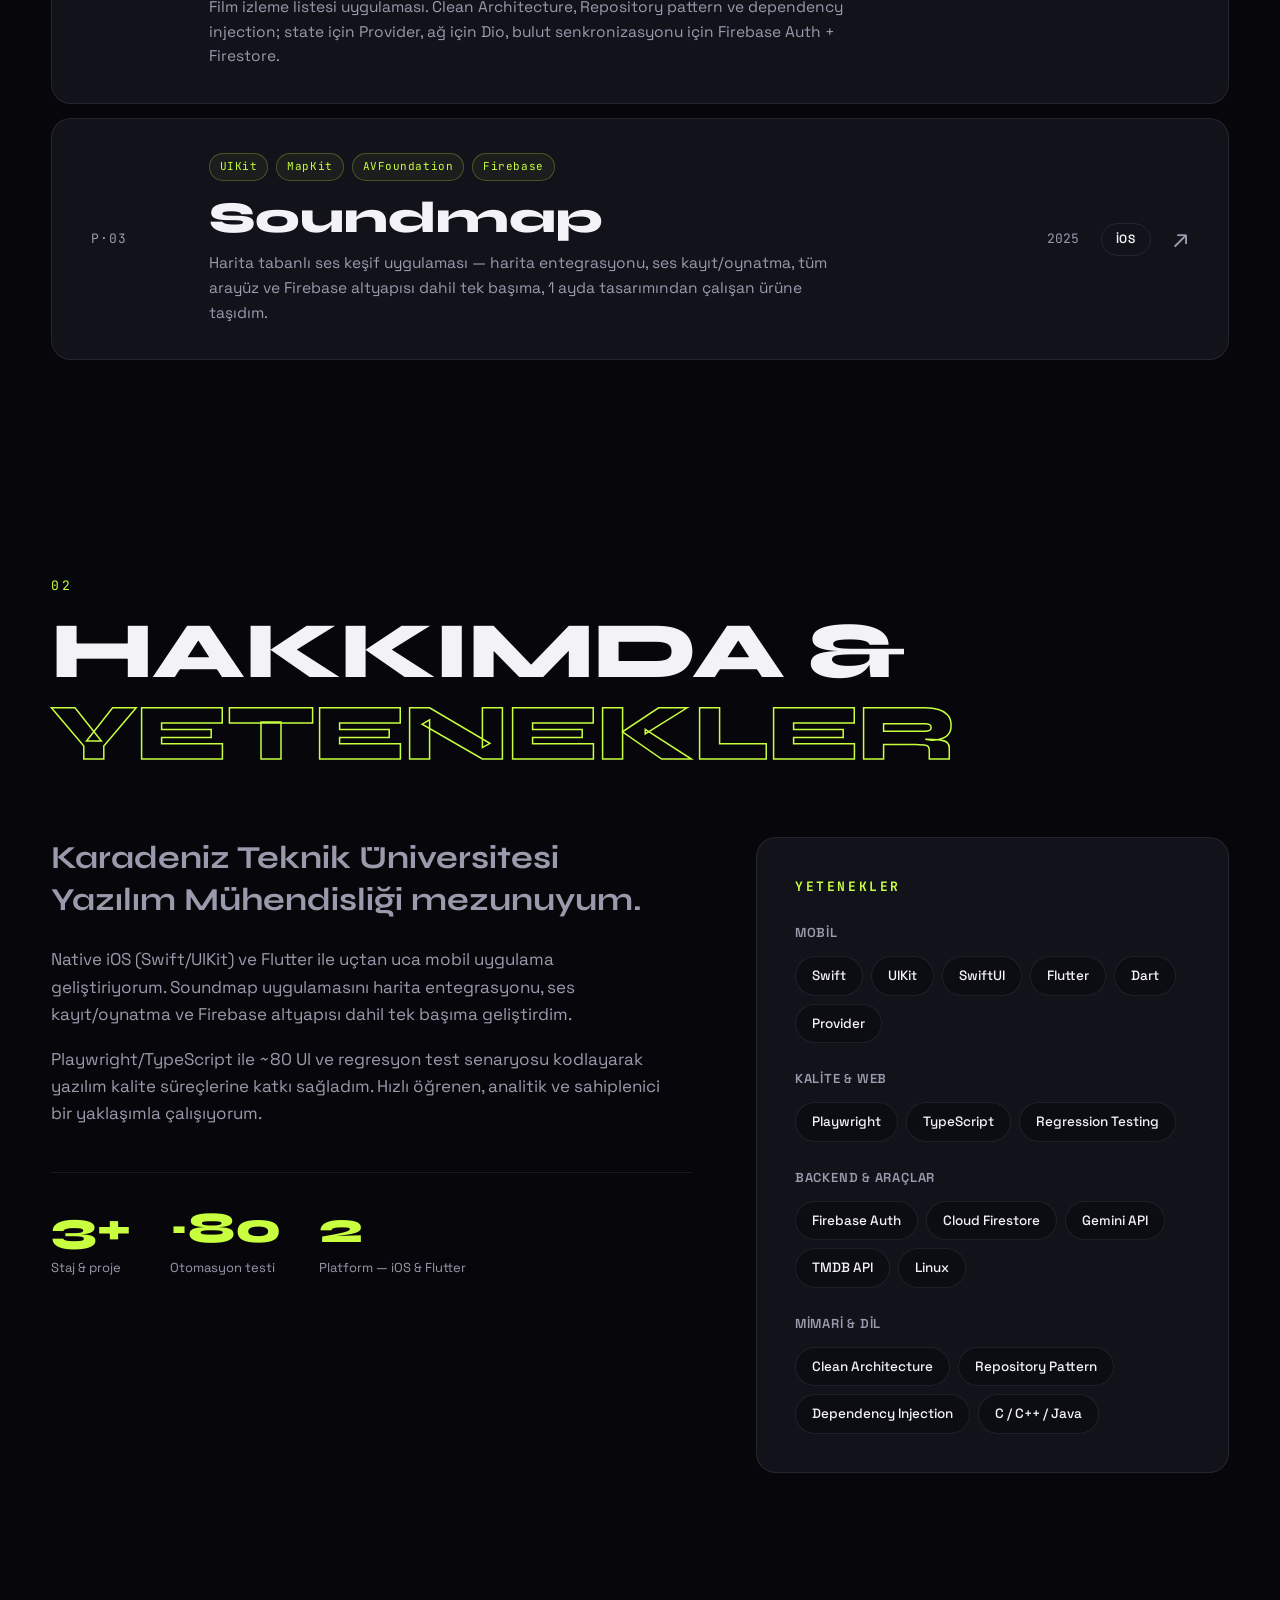
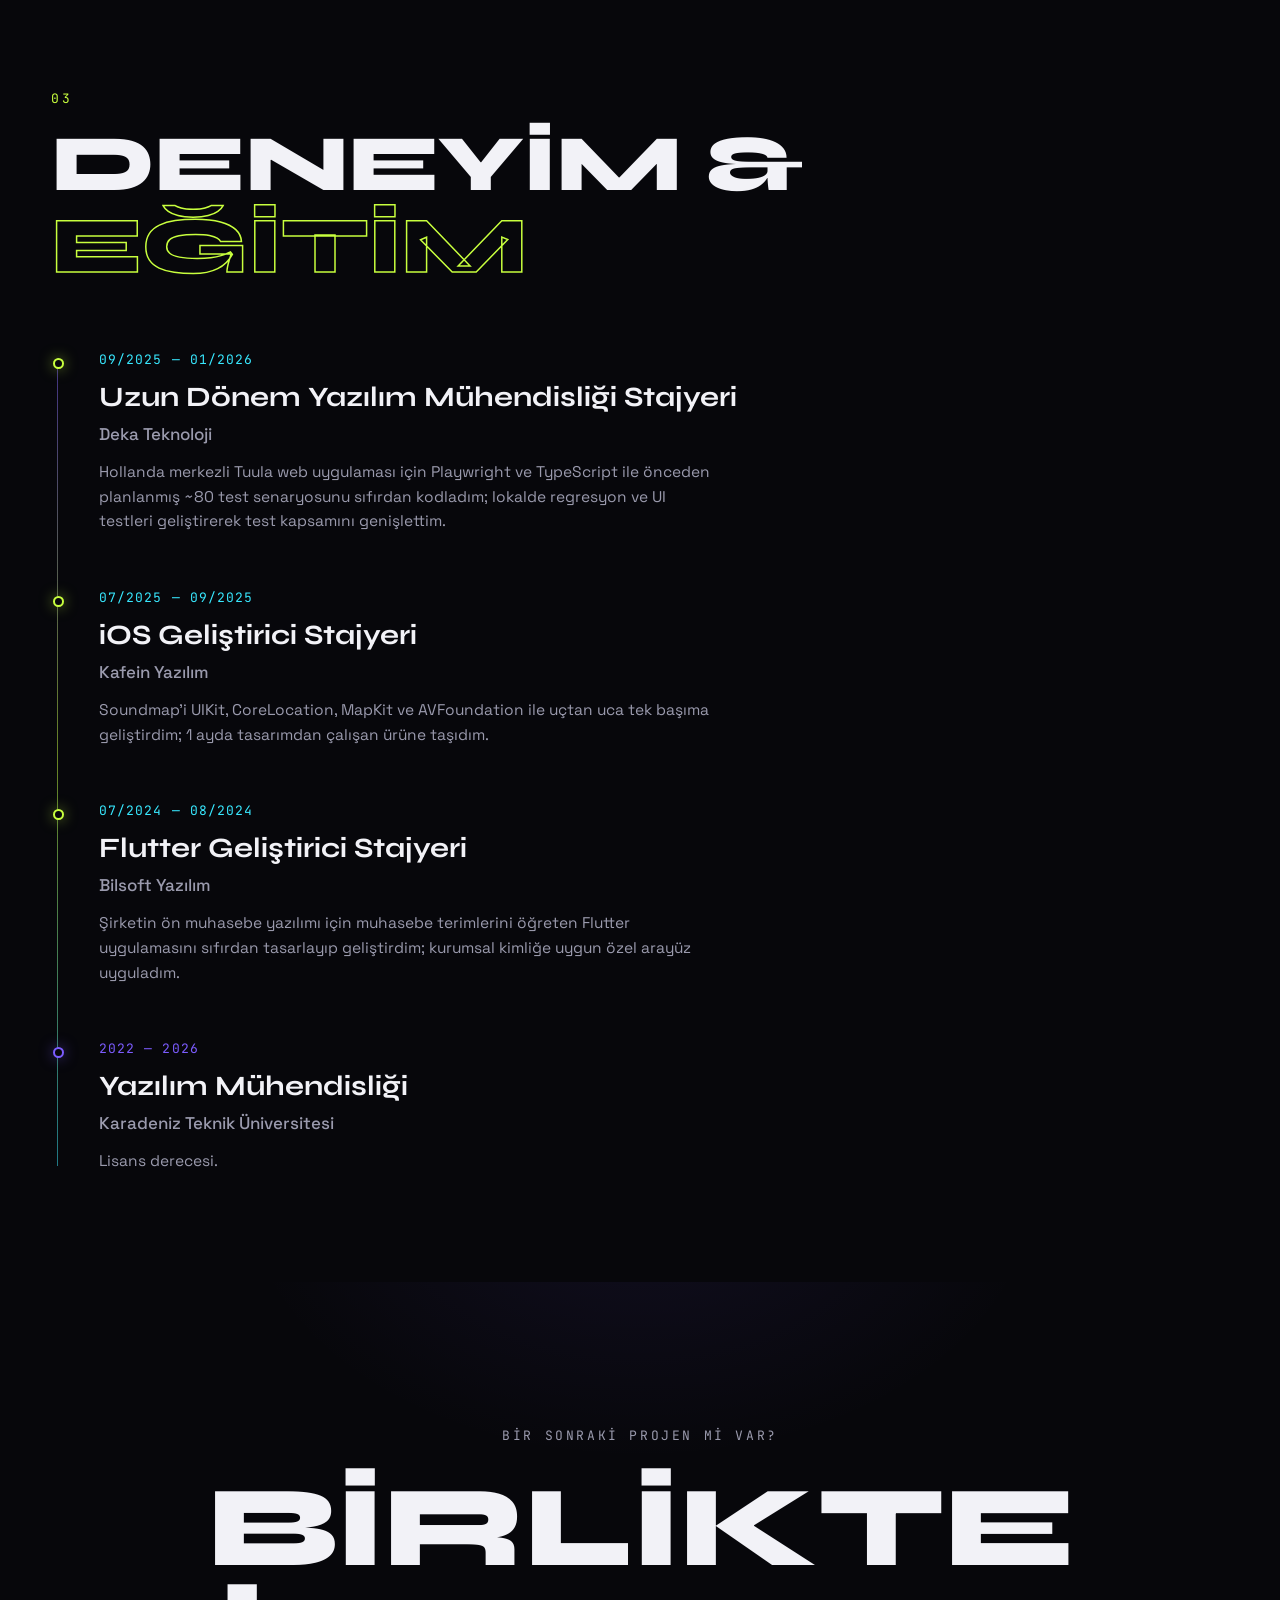
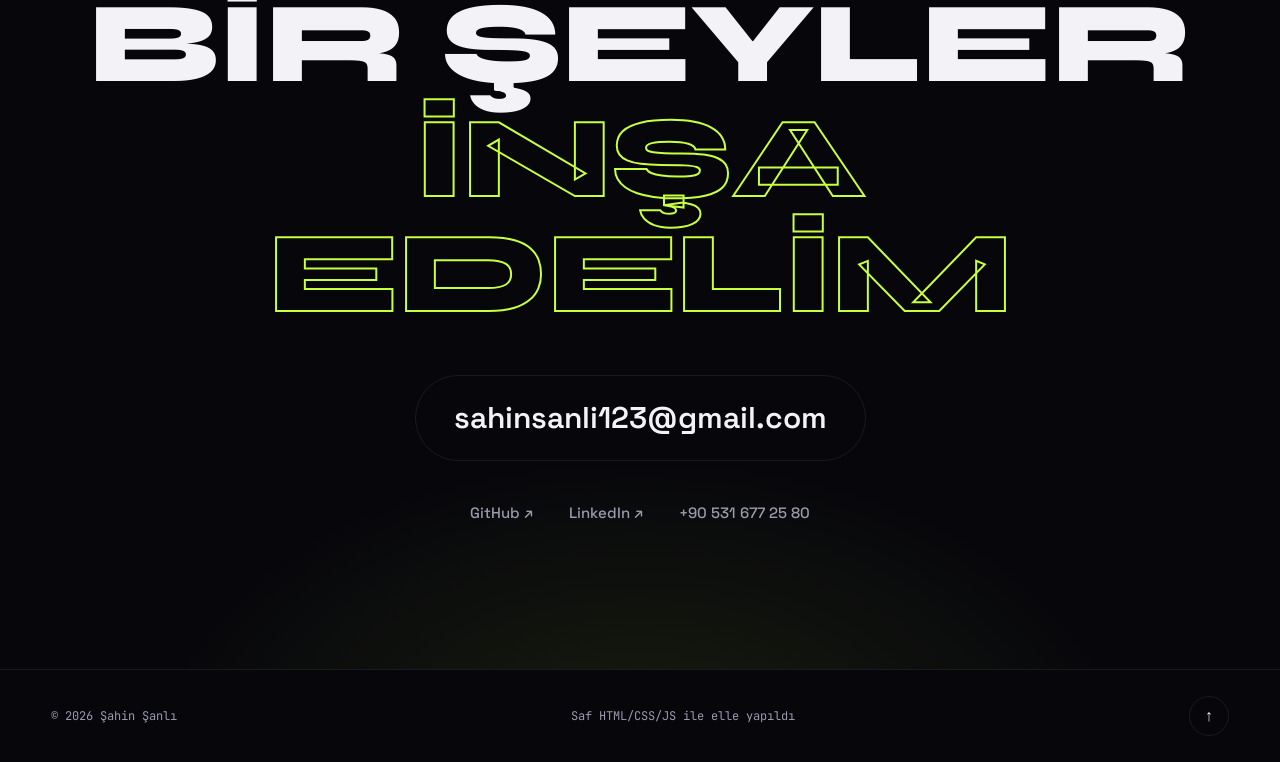
==== commit f9e08992: "Fix default title to Turkish (matches default lang)" ====
--- a/index.html
+++ b/index.html
@@ -3,8 +3,7 @@
 <head>
 <meta charset="UTF-8">
 <meta name="viewport" content="width=device-width, initial-scale=1.0">
-<title>Şahin Şanlı — Mobile Developer</title>
-<meta name="description" content="Şahin Şanlı — iOS & Flutter developer, QA test automation. Karadeniz Technical University Software Engineering graduate.">
+<title>Şahin Şanlı — Mobil Geliştirici</title>
 <link rel="preconnect" href="https://fonts.googleapis.com">
 <link rel="preconnect" href="https://fonts.gstatic.com" crossorigin>
 <link href="https://fonts.googleapis.com/css2?family=Space+Grotesk:wght@400;500;600;700&family=Syne:wght@700;800&family=JetBrains+Mono:wght@400;500&display=swap" rel="stylesheet">
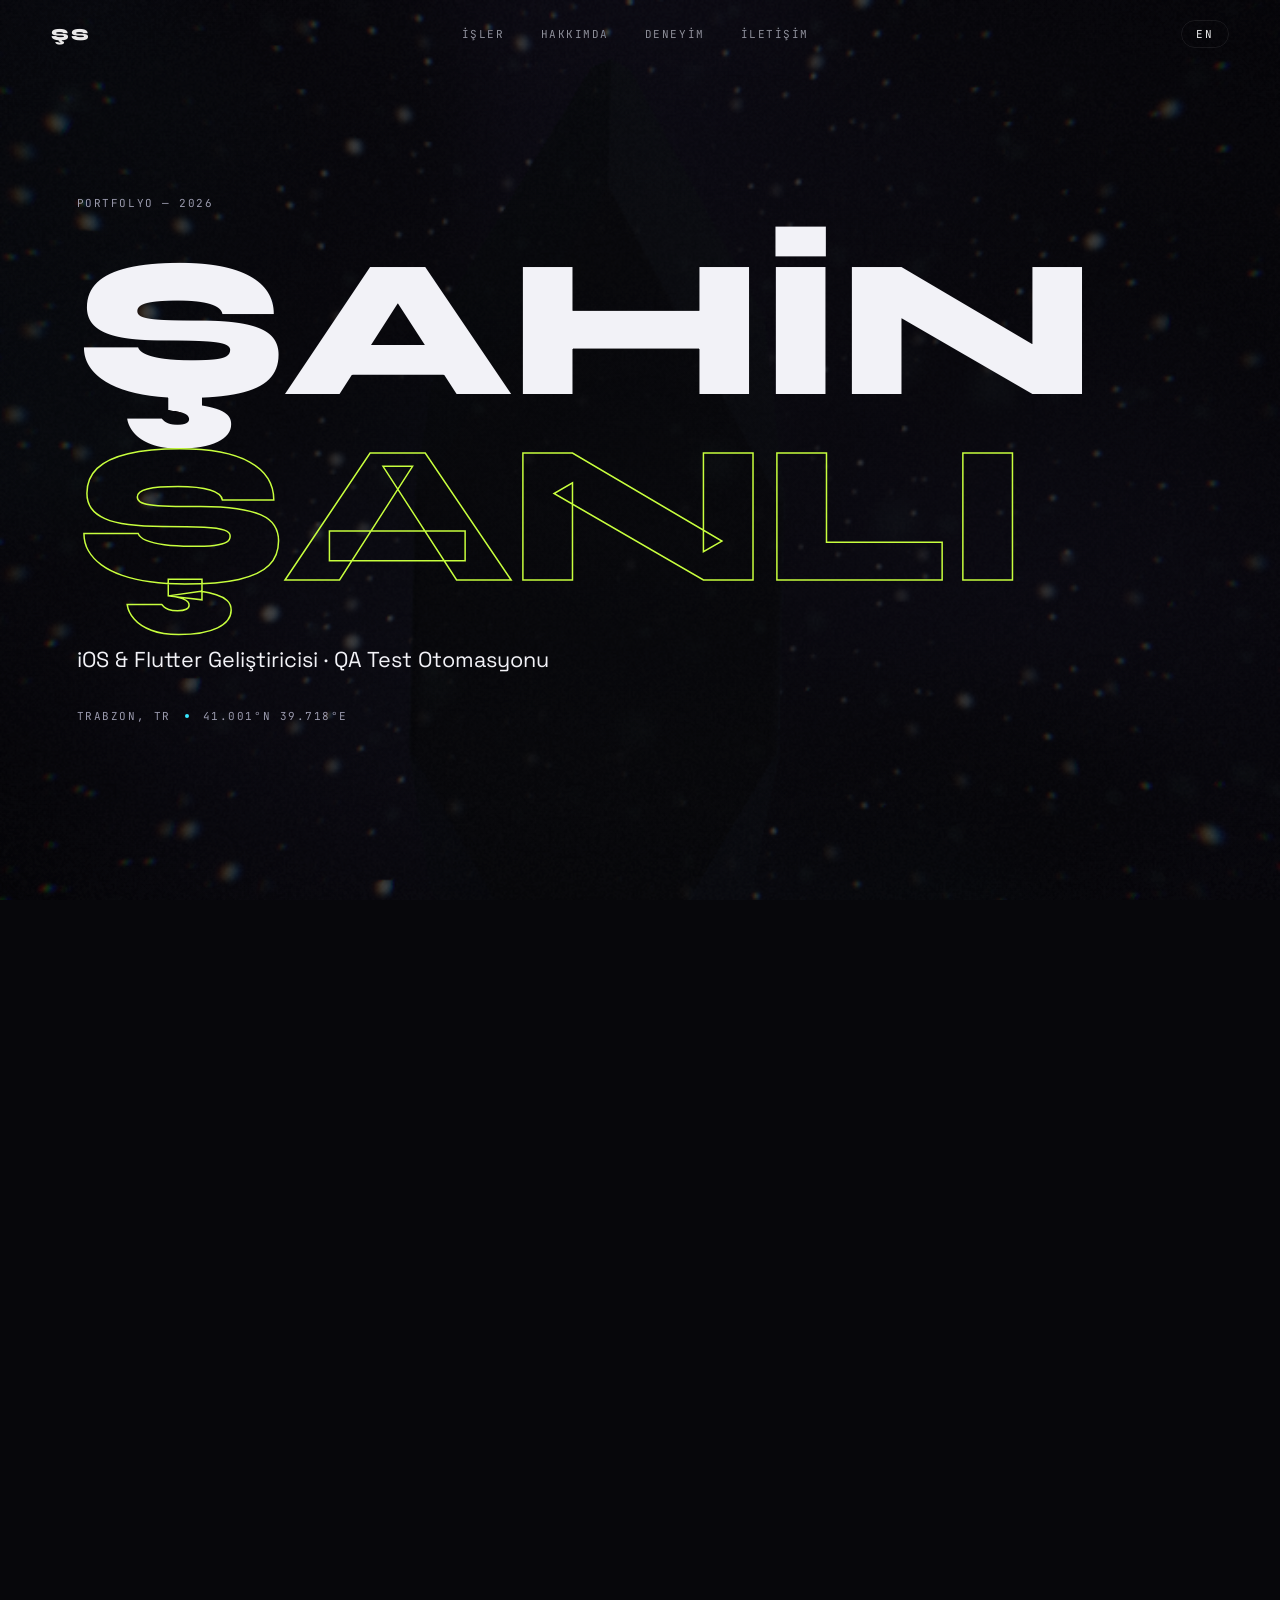
==== commit 6509ee36: "MONOLIT: WebGL raymarched crystal journey portfolio (v2)" ====
--- a/index.html
+++ b/index.html
@@ -4,310 +4,38 @@
 <meta charset="UTF-8">
 <meta name="viewport" content="width=device-width, initial-scale=1.0">
 <title>Şahin Şanlı — Mobil Geliştirici</title>
+<meta name="description" content="Şahin Şanlı — iOS & Flutter developer, QA test automation. Karadeniz Technical University Software Engineering graduate.">
 <link rel="preconnect" href="https://fonts.googleapis.com">
 <link rel="preconnect" href="https://fonts.gstatic.com" crossorigin>
 <link href="https://fonts.googleapis.com/css2?family=Space+Grotesk:wght@400;500;600;700&family=Syne:wght@700;800&family=JetBrains+Mono:wght@400;500&display=swap" rel="stylesheet">
-<link rel="stylesheet" href="style.css">
+<link rel="stylesheet" href="ui.css">
 </head>
 <body>
 
-<!-- grain overlay -->
-<div class="grain" aria-hidden="true"></div>
+<!-- WebGL background: raymarched crystal journey -->
+<canvas id="bg" aria-hidden="true"></canvas>
 
-<!-- progress bar -->
-<div class="progress-bar" aria-hidden="true"><span id="progressBar"></span></div>
-
-<!-- custom cursor -->
-<div class="cursor-dot" id="cursorDot" aria-hidden="true"></div>
-<div class="cursor-ring" id="cursorRing" aria-hidden="true"></div>
-
-<!-- preloader -->
-<div class="preloader" id="preloader" aria-hidden="true">
-  <div class="preloader-inner">
-    <span class="pre-name">ŞS</span>
-    <span class="pre-bar"><span id="preBar"></span></span>
-  </div>
-</div>
-
-<!-- ================= NAV ================= -->
-<header class="nav" id="nav">
-  <a class="nav-logo" href="#top" data-cursor>
-    <span class="logo-mark">ŞS</span>
-    <span class="logo-text">Şahin&nbsp;Şanlı</span>
-  </a>
-  <nav class="nav-links" aria-label="Main">
-    <a href="#work" data-i18n="navWork" data-cursor>İşler</a>
-    <a href="#about" data-i18n="navAbout" data-cursor>Hakkımda</a>
-    <a href="#experience" data-i18n="navExperience" data-cursor>Deneyim</a>
-    <a href="#contact" data-i18n="navContact" data-cursor>İletişim</a>
-  </nav>
-  <div class="nav-right">
-    <button class="lang-toggle" id="langToggle" aria-label="Switch language">
-      <span data-lang-label>EN</span>
-    </button>
-    <button class="burger" id="burger" aria-label="Menu" aria-expanded="false">
-      <span></span><span></span>
-    </button>
-  </div>
-</header>
-
-<!-- mobile menu -->
-<div class="mobile-menu" id="mobileMenu">
-  <nav>
-    <a href="#work" data-i18n="navWork">İşler</a>
-    <a href="#about" data-i18n="navAbout">Hakkımda</a>
-    <a href="#experience" data-i18n="navExperience">Deneyim</a>
-    <a href="#contact" data-i18n="navContact">İletişim</a>
-  </nav>
-</div>
-
-<main id="top">
-
-<!-- ================= HERO ================= -->
-<section class="hero">
-  <div class="hero-bg" aria-hidden="true">
-    <div class="orb orb-a"></div>
-    <div class="orb orb-b"></div>
-    <div class="grid-lines"></div>
-    <div class="noise-vignette"></div>
-  </div>
-
-  <div class="hero-inner">
-    <p class="hero-eyebrow reveal">
-      <span class="pulse-dot"></span>
-      <span data-i18n="heroAvailable">Yeni fırsatlara açığım</span>
-    </p>
-
-    <h1 class="hero-title">
-      <span class="line" data-text="ŞAHİN"><span>ŞAHİN</span></span>
-      <span class="line stroke" data-text="ŞANLI"><span>ŞANLI</span></span>
-    </h1>
-
-    <p class="hero-roles">
-      <span data-i18n="role1">iOS Geliştirici</span><i>✦</i>
-      <span data-i18n="role2">Flutter Geliştirici</span><i>✦</i>
-      <span data-i18n="role3">QA Otomasyon</span>
-    </p>
-
-    <div class="hero-cta">
-      <a href="#work" class="btn btn-primary" data-cursor>
-        <span data-i18n="ctaWork">İşlerimi gör</span>
-        <svg width="16" height="16" viewBox="0 0 16 16" fill="none"><path d="M3 8h10M9 4l4 4-4 4" stroke="currentColor" stroke-width="1.6" stroke-linecap="round" stroke-linejoin="round"/></svg>
-      </a>
-      <a href="mailto:sahinsanli123@gmail.com" class="btn btn-ghost" data-cursor>
-        <span data-i18n="ctaContact">İletişime geç</span>
-      </a>
-    </div>
-  </div>
-
-  <div class="hero-scroll" aria-hidden="true">
-    <span data-i18n="scrollHint">Kaydır</span>
-    <svg width="14" height="22" viewBox="0 0 14 22" fill="none"><rect x="1" y="1" width="12" height="20" rx="6" stroke="currentColor" stroke-width="1.2"/><circle class="wheel" cx="7" cy="6" r="2" fill="currentColor"/></svg>
-  </div>
-
-  <div class="marquee" aria-hidden="true">
-    <div class="marquee-track" id="marqueeTrack">
-      <span>SWIFT</span><em>✦</em><span>FLUTTER</span><em>✦</em><span>SWIFTUI</span><em>✦</em><span>PLAYWRIGHT</span><em>✦</em><span>FIREBASE</span><em>✦</em><span>TYPESCRIPT</span><em>✦</em><span>MAPKIT</span><em>✦</em><span>DART</span><em>✦</em>
-      <span>SWIFT</span><em>✦</em><span>FLUTTER</span><em>✦</em><span>SWIFTUI</span><em>✦</em><span>PLAYWRIGHT</span><em>✦</em><span>FIREBASE</span><em>✦</em><span>TYPESCRIPT</span><em>✦</em><span>MAPKIT</span><em>✦</em><span>DART</span><em>✦</em>
-    </div>
-  </div>
-</section>
-
-<!-- ================= WORK ================= -->
-<section class="section" id="work">
-  <div class="section-head reveal">
-    <span class="sec-index">01</span>
-    <h2 class="sec-title"><span data-i18n="workTitle">Seçili</span> <span class="accent" data-i18n="workTitleAccent">İşler</span></h2>
-    <p class="sec-sub" data-i18n="workSub">Uçtan uca geliştirdiğim mobil uygulamalar</p>
-  </div>
-
-  <div class="projects">
-
-    <a class="project reveal" href="https://github.com/sahinsanli" target="_blank" rel="noopener" data-cursor data-tilt>
-      <div class="project-num">P·01</div>
-      <div class="project-main">
-        <div class="project-tags">
-          <span>SwiftUI</span><span>SwiftData</span><span>Gemini API</span>
-        </div>
-        <h3>SoundNoter</h3>
-        <p data-i18n="p1desc">Google Gemini API ile ses kayıtlarını otomatik transkribe eden ve özetleyen iOS uygulaması. SwiftData ile tam offline erişim. Mezuniyet projesi.</p>
-      </div>
-      <div class="project-meta">
-        <span class="project-year">2026</span>
-        <span class="project-type">iOS</span>
-        <span class="project-arrow">↗</span>
-      </div>
-    </a>
-
-    <a class="project reveal" href="https://github.com/sahinsanli" target="_blank" rel="noopener" data-cursor data-tilt>
-      <div class="project-num">P·02</div>
-      <div class="project-main">
-        <div class="project-tags">
-          <span>Flutter</span><span>TMDB API</span><span>Firebase</span>
-        </div>
-        <h3>CineSync</h3>
-        <p data-i18n="p2desc">Film izleme listesi uygulaması. Clean Architecture, Repository pattern ve dependency injection; state için Provider, ağ için Dio, bulut senkronizasyonu için Firebase Auth + Firestore.</p>
-      </div>
-      <div class="project-meta">
-        <span class="project-year">2025</span>
-        <span class="project-type">Flutter</span>
-        <span class="project-arrow">↗</span>
-      </div>
-    </a>
-
-    <a class="project reveal" href="https://github.com/sahinsanli" target="_blank" rel="noopener" data-cursor data-tilt>
-      <div class="project-num">P·03</div>
-      <div class="project-main">
-        <div class="project-tags">
-          <span>UIKit</span><span>MapKit</span><span>AVFoundation</span><span>Firebase</span>
-        </div>
-        <h3>Soundmap</h3>
-        <p data-i18n="p3desc">Harita tabanlı ses keşif uygulaması — harita entegrasyonu, ses kayıt/oynatma, tüm arayüz ve Firebase altyapısı dahil tek başıma, 1 ayda tasarımından çalışan ürüne taşıdım.</p>
-      </div>
-      <div class="project-meta">
-        <span class="project-year">2025</span>
-        <span class="project-type">iOS</span>
-        <span class="project-arrow">↗</span>
-      </div>
-    </a>
-
-  </div>
-</section>
-
-<!-- ================= ABOUT + SKILLS ================= -->
-<section class="section" id="about">
-  <div class="section-head reveal">
-    <span class="sec-index">02</span>
-    <h2 class="sec-title"><span data-i18n="aboutTitle">Hakkımda &</span> <span class="accent" data-i18n="aboutTitleAccent">Yetenekler</span></h2>
-  </div>
-
-  <div class="about-grid">
-    <div class="about-text reveal">
-      <p class="lead" data-i18n="aboutLead">Karadeniz Teknik Üniversitesi Yazılım Mühendisliği mezunuyum.</p>
-      <p data-i18n="aboutP1">Native iOS (Swift/UIKit) ve Flutter ile uçtan uca mobil uygulama geliştiriyorum. Soundmap uygulamasını harita entegrasyonu, ses kayıt/oynatma ve Firebase altyapısı dahil tek başıma geliştirdim.</p>
-      <p data-i18n="aboutP2">Playwright/TypeScript ile ~80 UI ve regresyon test senaryosu kodlayarak yazılım kalite süreçlerine katkı sağladım. Hızlı öğrenen, analitik ve sahiplenici bir yaklaşımla çalışıyorum.</p>
-      <div class="about-facts">
-        <div class="fact">
-          <strong>3+</strong>
-          <span data-i18n="fact1">Staj & proje</span>
-        </div>
-        <div class="fact">
-          <strong>~80</strong>
-          <span data-i18n="fact2">Otomasyon testi</span>
-        </div>
-        <div class="fact">
-          <strong>2</strong>
-          <span data-i18n="fact3">Platform — iOS & Flutter</span>
-        </div>
-      </div>
-    </div>
-
-    <div class="skills-panel reveal">
-      <h3 class="panel-title" data-i18n="skillsTitle">Yetenekler</h3>
-      <div class="skill-group">
-        <h4 data-i18n="skillCat1">Mobil</h4>
-        <div class="chips">
-          <span class="chip">Swift</span><span class="chip">UIKit</span><span class="chip">SwiftUI</span><span class="chip">Flutter</span><span class="chip">Dart</span><span class="chip">Provider</span>
-        </div>
-      </div>
-      <div class="skill-group">
-        <h4 data-i18n="skillCat2">Kalite & Web</h4>
-        <div class="chips">
-          <span class="chip">Playwright</span><span class="chip">TypeScript</span><span class="chip">Regression Testing</span>
-        </div>
-      </div>
-      <div class="skill-group">
-        <h4 data-i18n="skillCat3">Backend & Araçlar</h4>
-        <div class="chips">
-          <span class="chip">Firebase Auth</span><span class="chip">Cloud Firestore</span><span class="chip">Gemini API</span><span class="chip">TMDB API</span><span class="chip">Linux</span>
-        </div>
-      </div>
-      <div class="skill-group">
-        <h4 data-i18n="skillCat4">Mimari & Dil</h4>
-        <div class="chips">
-          <span class="chip">Clean Architecture</span><span class="chip">Repository Pattern</span><span class="chip">Dependency Injection</span><span class="chip">C / C++ / Java</span>
-        </div>
-      </div>
-    </div>
-  </div>
-</section>
-
-<!-- ================= EXPERIENCE ================= -->
-<section class="section" id="experience">
-  <div class="section-head reveal">
-    <span class="sec-index">03</span>
-    <h2 class="sec-title"><span data-i18n="expTitle">Deneyim &</span> <span class="accent" data-i18n="expTitleAccent">Eğitim</span></h2>
-  </div>
-
-  <div class="timeline">
-    <div class="tl-item reveal">
-      <div class="tl-dot"></div>
-      <div class="tl-when">09/2025 — 01/2026</div>
-      <div class="tl-body">
-        <h3 data-i18n="e1role">Uzun Dönem Yazılım Mühendisliği Stajyeri</h3>
-        <span class="tl-org">Deka Teknoloji</span>
-        <p data-i18n="e1desc">Hollanda merkezli Tuula web uygulaması için Playwright ve TypeScript ile önceden planlanmış ~80 test senaryosunu sıfırdan kodladım; lokalde regresyon ve UI testleri geliştirerek test kapsamını genişlettim.</p>
-      </div>
-    </div>
-
-    <div class="tl-item reveal">
-      <div class="tl-dot"></div>
-      <div class="tl-when">07/2025 — 09/2025</div>
-      <div class="tl-body">
-        <h3 data-i18n="e2role">iOS Geliştirici Stajyeri</h3>
-        <span class="tl-org">Kafein Yazılım</span>
-        <p data-i18n="e2desc">Soundmap'i UIKit, CoreLocation, MapKit ve AVFoundation ile uçtan uca tek başıma geliştirdim; 1 ayda tasarımdan çalışan ürüne taşıdım.</p>
-      </div>
-    </div>
-
-    <div class="tl-item reveal">
-      <div class="tl-dot"></div>
-      <div class="tl-when">07/2024 — 08/2024</div>
-      <div class="tl-body">
-        <h3 data-i18n="e3role">Flutter Geliştirici Stajyeri</h3>
-        <span class="tl-org">Bilsoft Yazılım</span>
-        <p data-i18n="e3desc">Şirketin ön muhasebe yazılımı için muhasebe terimlerini öğreten Flutter uygulamasını sıfırdan tasarlayıp geliştirdim; kurumsal kimliğe uygun özel arayüz uyguladım.</p>
-      </div>
-    </div>
-
-    <div class="tl-item reveal edu">
-      <div class="tl-dot"></div>
-      <div class="tl-when">2022 — 2026</div>
-      <div class="tl-body">
-        <h3 data-i18n="eduRole">Yazılım Mühendisliği</h3>
-        <span class="tl-org" data-i18n="eduOrg">Karadeniz Teknik Üniversitesi</span>
-        <p data-i18n="eduDesc">Lisans derecesi.</p>
-      </div>
-    </div>
-  </div>
-</section>
-
-<!-- ================= CONTACT ================= -->
-<section class="section contact" id="contact">
-  <div class="contact-inner reveal">
-    <p class="contact-eyebrow" data-i18n="contactEyebrow">Bir sonraki projen mi var?</p>
-    <h2 class="contact-title">
-      <span data-i18n="contactLine1">Birlikte bir şeyler</span><br>
-      <span class="stroke" data-i18n="contactLine2">inşa edelim</span>
-    </h2>
-    <a class="contact-mail" href="mailto:sahinsanli123@gmail.com" data-cursor>sahinsanli123@gmail.com</a>
-    <div class="contact-links">
-      <a href="https://github.com/sahinsanli" target="_blank" rel="noopener" data-cursor>GitHub ↗</a>
-      <a href="https://www.linkedin.com/in/şahin-şanlı/" target="_blank" rel="noopener" data-cursor>LinkedIn ↗</a>
-      <a href="tel:+905316772580" data-cursor>+90 531 677 25 80</a>
-    </div>
-  </div>
-</section>
-
-</main>
-
-<footer class="footer">
-  <span>© 2026 Şahin Şanlı</span>
-  <span class="foot-note" data-i18n="footerNote">Saf HTML/CSS/JS ile elle yapıldı</span>
-  <button class="to-top" id="toTop" aria-label="Back to top" data-cursor>↑</button>
-</footer>
-
-<script src="i18n.js"></script>
+<!-- UI overlay fragment (sections, nav, loading) injected by integrator -->
+<div id="ui-root"></div>
+<script src="shader-loader.js"></script>
+<script>
+/* inject UI fragment, THEN load ui.js so it initializes after DOM exists */
+(function () {
+  var root = document.getElementById('ui-root');
+  fetch('ui.html')
+    .then(function (r) { return r.ok ? r.text() : Promise.reject(r.status); })
+    .then(function (html) { root.innerHTML = html; })
+    .catch(function (e) {
+      console.error('ui.html inject failed', e);
+      root.innerHTML = '<p style="color:#f2f2f7;padding:2rem">UI yüklenemedi.</p>';
+    })
+    .then(function () {
+      var s = document.createElement('script');
+      s.src = 'ui.js';
+      document.body.appendChild(s);
+    });
+})();
+</script>
 <script src="main.js"></script>
 </body>
 </html>
--- a/ui.css
+++ b/ui.css
@@ -0,0 +1,666 @@
+/* ============================================================
+   MONOLIT — UI overlay layer
+   Canvas (#bg) renders behind; this layer is fully transparent.
+   ============================================================ */
+
+:root {
+  --fg: #f2f2f7;
+  --muted: #9a9aad;
+  --accent: #c8ff3e;
+  --accent2: #7c5cff;
+  --accent3: #38e8ff;
+  --bg: #07070b;
+  --hairline: 1px solid rgba(255, 255, 255, 0.08);
+  --font-display: "Syne", sans-serif;
+  --font-body: "Space Grotesk", sans-serif;
+  --font-mono: "JetBrains Mono", monospace;
+}
+
+*,
+*::before,
+*::after {
+  box-sizing: border-box;
+  margin: 0;
+  padding: 0;
+}
+
+html {
+  scroll-behavior: smooth;
+}
+
+body {
+  background: var(--bg);
+  color: var(--fg);
+  font-family: var(--font-body);
+  -webkit-font-smoothing: antialiased;
+  text-rendering: optimizeLegibility;
+  overflow-x: hidden;
+}
+
+::selection {
+  background: var(--accent);
+  color: #07070b;
+}
+
+
+/* --- WebGL background canvas ---------------------------------- */
+#bg {
+  position: fixed;
+  inset: 0;
+  width: 100vw;
+  height: 100vh;
+  z-index: 0;
+  display: block;
+}
+.mono {
+  font-family: var(--font-mono);
+  font-size: 0.6875rem;
+  letter-spacing: 0.14em;
+  text-transform: uppercase;
+}
+
+/* --- journey scroll spacer ---------------------------------- */
+#journey {
+  position: relative;
+  width: 100%;
+  height: 700vh;
+  pointer-events: none;
+}
+
+/* --- loading overlay ----------------------------------------- */
+#loader {
+  position: fixed;
+  inset: 0;
+  z-index: 60;
+  display: flex;
+  flex-direction: column;
+  align-items: center;
+  justify-content: center;
+  gap: 18px;
+  background: var(--bg);
+  transition: opacity 0.7s ease 0.6s, visibility 0.7s ease 0.6s;
+}
+
+#loader.done {
+  opacity: 0;
+  visibility: hidden;
+}
+
+.loader-mark {
+  color: var(--fg);
+  font-size: 0.8rem;
+  letter-spacing: 0.4em;
+}
+
+.loader-bar {
+  width: 120px;
+  height: 1px;
+  background: rgba(255, 255, 255, 0.12);
+  overflow: hidden;
+  position: relative;
+}
+
+.loader-bar::after {
+  content: "";
+  position: absolute;
+  inset: 0;
+  background: var(--accent);
+  transform-origin: left;
+  animation: loadbar 1.1s cubic-bezier(0.65, 0, 0.35, 1) infinite;
+}
+
+@keyframes loadbar {
+  0% { transform: scaleX(0); }
+  50% { transform: scaleX(1); transform-origin: left; }
+  51% { transform-origin: right; }
+  100% { transform: scaleX(0); transform-origin: right; }
+}
+
+/* --- nav ------------------------------------------------------ */
+#nav {
+  position: fixed;
+  top: 0;
+  left: 0;
+  right: 0;
+  z-index: 50;
+  display: flex;
+  align-items: center;
+  justify-content: space-between;
+  padding: 20px clamp(20px, 4vw, 56px);
+  mix-blend-mode: difference;
+}
+
+.nav-logo {
+  font-family: var(--font-display);
+  font-weight: 800;
+  font-size: 1.05rem;
+  letter-spacing: 0.08em;
+  color: var(--fg);
+  text-decoration: none;
+}
+
+.nav-links {
+  display: flex;
+  gap: clamp(16px, 3vw, 36px);
+}
+
+.nav-links a {
+  font-family: var(--font-mono);
+  font-size: 0.6875rem;
+  letter-spacing: 0.14em;
+  text-transform: uppercase;
+  color: var(--muted);
+  text-decoration: none;
+  position: relative;
+  padding: 4px 0;
+  transition: color 0.25s ease;
+}
+
+.nav-links a::after {
+  content: "";
+  position: absolute;
+  left: 0;
+  bottom: 0;
+  width: 100%;
+  height: 1px;
+  background: var(--fg);
+  transform: scaleX(0);
+  transform-origin: right;
+  transition: transform 0.35s cubic-bezier(0.65, 0, 0.35, 1);
+}
+
+.nav-links a:hover {
+  color: var(--fg);
+}
+
+.nav-links a:hover::after {
+  transform: scaleX(1);
+  transform-origin: left;
+}
+
+#lang {
+  font-family: var(--font-mono);
+  font-size: 0.6875rem;
+  letter-spacing: 0.18em;
+  color: var(--fg);
+  background: none;
+  border: var(--hairline);
+  border-radius: 999px;
+  padding: 6px 14px;
+  cursor: pointer;
+  transition: border-color 0.25s ease, color 0.25s ease;
+}
+
+#lang:hover {
+  border-color: rgba(255, 255, 255, 0.35);
+  color: var(--accent);
+}
+
+/* --- stage base ------------------------------------------------ */
+.stage {
+  position: fixed;
+  inset: 0;
+  z-index: 2;
+  display: flex;
+  flex-direction: column;
+  justify-content: center;
+  padding: clamp(72px, 10vh, 120px) clamp(20px, 6vw, 96px) clamp(48px, 8vh, 96px);
+  opacity: 0;
+  transform: translateY(40px);
+  pointer-events: none;
+  visibility: hidden;
+  will-change: opacity, transform;
+}
+
+.stage.active {
+  pointer-events: auto;
+  visibility: visible;
+}
+
+/* readable over bright shader areas */
+.stage::before {
+  content: "";
+  position: absolute;
+  inset: 0;
+  z-index: -1;
+  background: radial-gradient(
+    ellipse 120% 90% at 50% 50%,
+    rgba(7, 7, 11, 0.55) 0%,
+    rgba(7, 7, 11, 0.28) 55%,
+    rgba(7, 7, 11, 0) 100%
+  );
+  backdrop-filter: blur(2px);
+  -webkit-backdrop-filter: blur(2px);
+}
+
+/* --- section headers ------------------------------------------- */
+.sec-head {
+  display: flex;
+  align-items: center;
+  gap: 18px;
+  margin-bottom: clamp(28px, 5vh, 56px);
+}
+
+.sec-no {
+  color: var(--accent);
+}
+
+.sec-rule {
+  flex: 0 0 clamp(32px, 6vw, 80px);
+  height: 1px;
+  background: rgba(255, 255, 255, 0.18);
+}
+
+.sec-title {
+  font-family: var(--font-display);
+  font-weight: 700;
+  font-size: clamp(1.1rem, 2.6vw, 1.75rem);
+  letter-spacing: 0.02em;
+  text-transform: uppercase;
+}
+
+/* --- hero ------------------------------------------------------ */
+#sec-hero {
+  align-items: flex-start;
+  text-align: left;
+}
+
+.kicker {
+  color: var(--muted);
+  margin-bottom: clamp(16px, 3vh, 32px);
+}
+
+.hero-name {
+  font-family: var(--font-display);
+  font-weight: 800;
+  font-size: clamp(3.4rem, 15.5vw, 15rem);
+  line-height: 0.94;
+  letter-spacing: -0.02em;
+  text-transform: uppercase;
+  display: flex;
+  flex-direction: column;
+}
+
+.hero-name .line {
+  display: block;
+}
+
+.hero-name .accent {
+  color: transparent;
+  -webkit-text-stroke: 1.5px var(--accent);
+}
+
+.hero-role {
+  margin-top: clamp(20px, 4vh, 44px);
+  font-size: clamp(0.95rem, 1.8vw, 1.35rem);
+  color: var(--fg);
+  max-width: 34ch;
+}
+
+.hero-meta {
+  display: flex;
+  align-items: center;
+  gap: 14px;
+  margin-top: clamp(20px, 4vh, 40px);
+  color: var(--muted);
+}
+
+.hero-meta .dot {
+  width: 4px;
+  height: 4px;
+  border-radius: 50%;
+  background: var(--accent3);
+}
+
+/* --- about ----------------------------------------------------- */
+.about-grid {
+  display: grid;
+  grid-template-columns: minmax(0, 1.2fr) minmax(0, 0.8fr);
+  gap: clamp(28px, 5vw, 72px);
+  align-items: start;
+}
+
+.lead {
+  font-size: clamp(1.05rem, 2vw, 1.5rem);
+  line-height: 1.5;
+  max-width: 46ch;
+  color: var(--fg);
+}
+
+.lead::first-letter {
+  color: var(--accent);
+}
+
+.facts {
+  display: flex;
+  flex-direction: column;
+}
+
+.fact {
+  display: grid;
+  grid-template-columns: 110px 1fr;
+  gap: 16px;
+  padding: 14px 0;
+  border-top: var(--hairline);
+}
+
+.fact:last-child {
+  border-bottom: var(--hairline);
+}
+
+.fact dt {
+  color: var(--accent2);
+  text-transform: uppercase;
+  letter-spacing: 0.14em;
+  font-size: 0.6875rem;
+}
+
+.fact dd {
+  color: var(--fg);
+  font-size: 0.8125rem;
+  line-height: 1.5;
+  letter-spacing: 0.02em;
+}
+
+.skills {
+  grid-column: 1 / -1;
+  display: flex;
+  flex-wrap: wrap;
+  gap: 10px;
+  margin-top: clamp(8px, 2vh, 20px);
+  list-style: none;
+}
+
+.skills li {
+  font-family: var(--font-mono);
+  font-size: 0.6875rem;
+  letter-spacing: 0.1em;
+  color: var(--fg);
+  border: var(--hairline);
+  border-radius: 999px;
+  padding: 8px 16px;
+  transition: border-color 0.25s ease, color 0.25s ease, background 0.25s ease;
+  cursor: default;
+}
+
+.skills li:hover {
+  border-color: rgba(200, 255, 62, 0.5);
+  color: var(--accent);
+}
+
+/* --- work ------------------------------------------------------ */
+.veins {
+  display: grid;
+  grid-template-columns: repeat(3, minmax(0, 1fr));
+  gap: 1px;
+  background: rgba(255, 255, 255, 0.08);
+  border: var(--hairline);
+}
+
+.vein {
+  background: rgba(7, 7, 11, 0.6);
+  backdrop-filter: blur(6px);
+  -webkit-backdrop-filter: blur(6px);
+  padding: clamp(20px, 2.6vw, 36px);
+  display: flex;
+  flex-direction: column;
+  gap: 14px;
+  min-height: clamp(220px, 32vh, 320px);
+  transition: background 0.35s ease;
+}
+
+.vein:hover {
+  background: rgba(12, 12, 20, 0.82);
+}
+
+.v-no {
+  color: var(--muted);
+}
+
+.vein:nth-child(1) .v-no { color: var(--accent); }
+.vein:nth-child(2) .v-no { color: var(--accent2); }
+.vein:nth-child(3) .v-no { color: var(--accent3); }
+
+.v-name {
+  font-family: var(--font-display);
+  font-weight: 700;
+  font-size: clamp(1.3rem, 2.4vw, 2rem);
+  letter-spacing: -0.01em;
+  margin-top: auto;
+}
+
+.v-desc {
+  font-size: 0.875rem;
+  line-height: 1.6;
+  color: var(--muted);
+  max-width: 36ch;
+}
+
+.v-stack {
+  color: var(--fg);
+  opacity: 0.75;
+  margin-top: auto;
+  padding-top: 14px;
+  border-top: var(--hairline);
+}
+
+.repo-link {
+  display: inline-block;
+  margin-top: clamp(20px, 3.5vh, 36px);
+  color: var(--muted);
+  text-decoration: none;
+  transition: color 0.25s ease, letter-spacing 0.3s ease;
+}
+
+.repo-link:hover {
+  color: var(--accent);
+  letter-spacing: 0.2em;
+}
+
+/* --- experience ------------------------------------------------ */
+.timeline {
+  list-style: none;
+  display: flex;
+  flex-direction: column;
+}
+
+.t-item {
+  display: grid;
+  grid-template-columns: minmax(150px, 220px) 1fr;
+  gap: clamp(16px, 3vw, 48px);
+  padding: clamp(18px, 3vh, 30px) 0;
+  border-top: var(--hairline);
+  transition: background 0.3s ease;
+}
+
+.t-item:last-child {
+  border-bottom: var(--hairline);
+}
+
+.t-date {
+  color: var(--muted);
+  padding-top: 6px;
+}
+
+.t-role {
+  font-family: var(--font-display);
+  font-weight: 700;
+  font-size: clamp(1.05rem, 2vw, 1.5rem);
+  letter-spacing: 0.01em;
+}
+
+.t-co {
+  font-family: var(--font-mono);
+  font-size: 0.75rem;
+  letter-spacing: 0.14em;
+  text-transform: uppercase;
+  color: var(--accent3);
+  margin: 6px 0 10px;
+}
+
+.t-desc {
+  font-size: 0.875rem;
+  line-height: 1.6;
+  color: var(--muted);
+  max-width: 62ch;
+}
+
+.edu {
+  display: flex;
+  flex-wrap: wrap;
+  gap: 12px 32px;
+  margin-top: clamp(24px, 4vh, 44px);
+  padding: 16px 0 0;
+  border-top: var(--hairline);
+}
+
+.edu span:first-child {
+  color: var(--accent2);
+}
+
+.edu span:last-child {
+  color: var(--fg);
+}
+
+/* --- contact --------------------------------------------------- */
+#sec-contact {
+  justify-content: center;
+}
+
+.mail-cta {
+  font-family: var(--font-display);
+  font-weight: 800;
+  font-size: clamp(1.5rem, 6.2vw, 5.5rem);
+  line-height: 1.05;
+  letter-spacing: -0.02em;
+  color: var(--fg);
+  text-decoration: none;
+  word-break: break-all;
+  transition: color 0.3s ease;
+  position: relative;
+  align-self: flex-start;
+}
+@media (max-width: 480px) {
+  .mail-cta {
+    font-size: clamp(1.05rem, 7.5vw, 1.5rem);
+    word-break: break-word;
+    max-width: 100%;
+  }
+}
+
+.mail-cta::after {
+  content: "";
+  position: absolute;
+  left: 0;
+  bottom: -6px;
+  width: 100%;
+  height: 2px;
+  background: var(--accent);
+  transform: scaleX(0);
+  transform-origin: right;
+  transition: transform 0.45s cubic-bezier(0.65, 0, 0.35, 1);
+}
+
+.mail-cta:hover {
+  color: var(--accent);
+}
+
+.mail-cta:hover::after {
+  transform: scaleX(1);
+  transform-origin: left;
+}
+
+.contact-row {
+  display: flex;
+  flex-wrap: wrap;
+  gap: 14px 36px;
+  margin-top: clamp(28px, 5vh, 56px);
+}
+
+.c-link {
+  color: var(--muted);
+  text-decoration: none;
+  transition: color 0.25s ease;
+}
+
+.c-link:hover {
+  color: var(--accent3);
+}
+
+.foot {
+  position: absolute;
+  left: clamp(20px, 6vw, 96px);
+  right: clamp(20px, 6vw, 96px);
+  bottom: clamp(20px, 4vh, 40px);
+  display: flex;
+  flex-wrap: wrap;
+  gap: 10px 32px;
+  justify-content: space-between;
+  color: var(--muted);
+  border-top: var(--hairline);
+  padding-top: 16px;
+}
+
+.foot a {
+  color: var(--fg);
+  text-decoration: none;
+  transition: color 0.25s ease;
+}
+
+.foot a:hover {
+  color: var(--accent);
+}
+
+/* --- responsive ------------------------------------------------ */
+@media (max-width: 860px) {
+  .veins {
+    grid-template-columns: 1fr;
+  }
+
+  .vein {
+    min-height: 0;
+  }
+
+  .about-grid {
+    grid-template-columns: 1fr;
+  }
+
+  .t-item {
+    grid-template-columns: 1fr;
+    gap: 8px;
+  }
+}
+
+@media (max-width: 560px) {
+  #nav {
+    padding: 16px 20px;
+  }
+
+  .nav-links a:nth-child(1) {
+    display: none;
+  }
+
+  .hero-name {
+    font-size: clamp(3rem, 16vw, 5rem);
+  }
+
+  .fact {
+    grid-template-columns: 1fr;
+    gap: 6px;
+  }
+
+  .foot {
+    flex-direction: column;
+    gap: 8px;
+  }
+}
+
+@media (prefers-reduced-motion: reduce) {
+  html {
+    scroll-behavior: auto;
+  }
+
+  .loader-bar::after {
+    animation: none;
+  }
+}
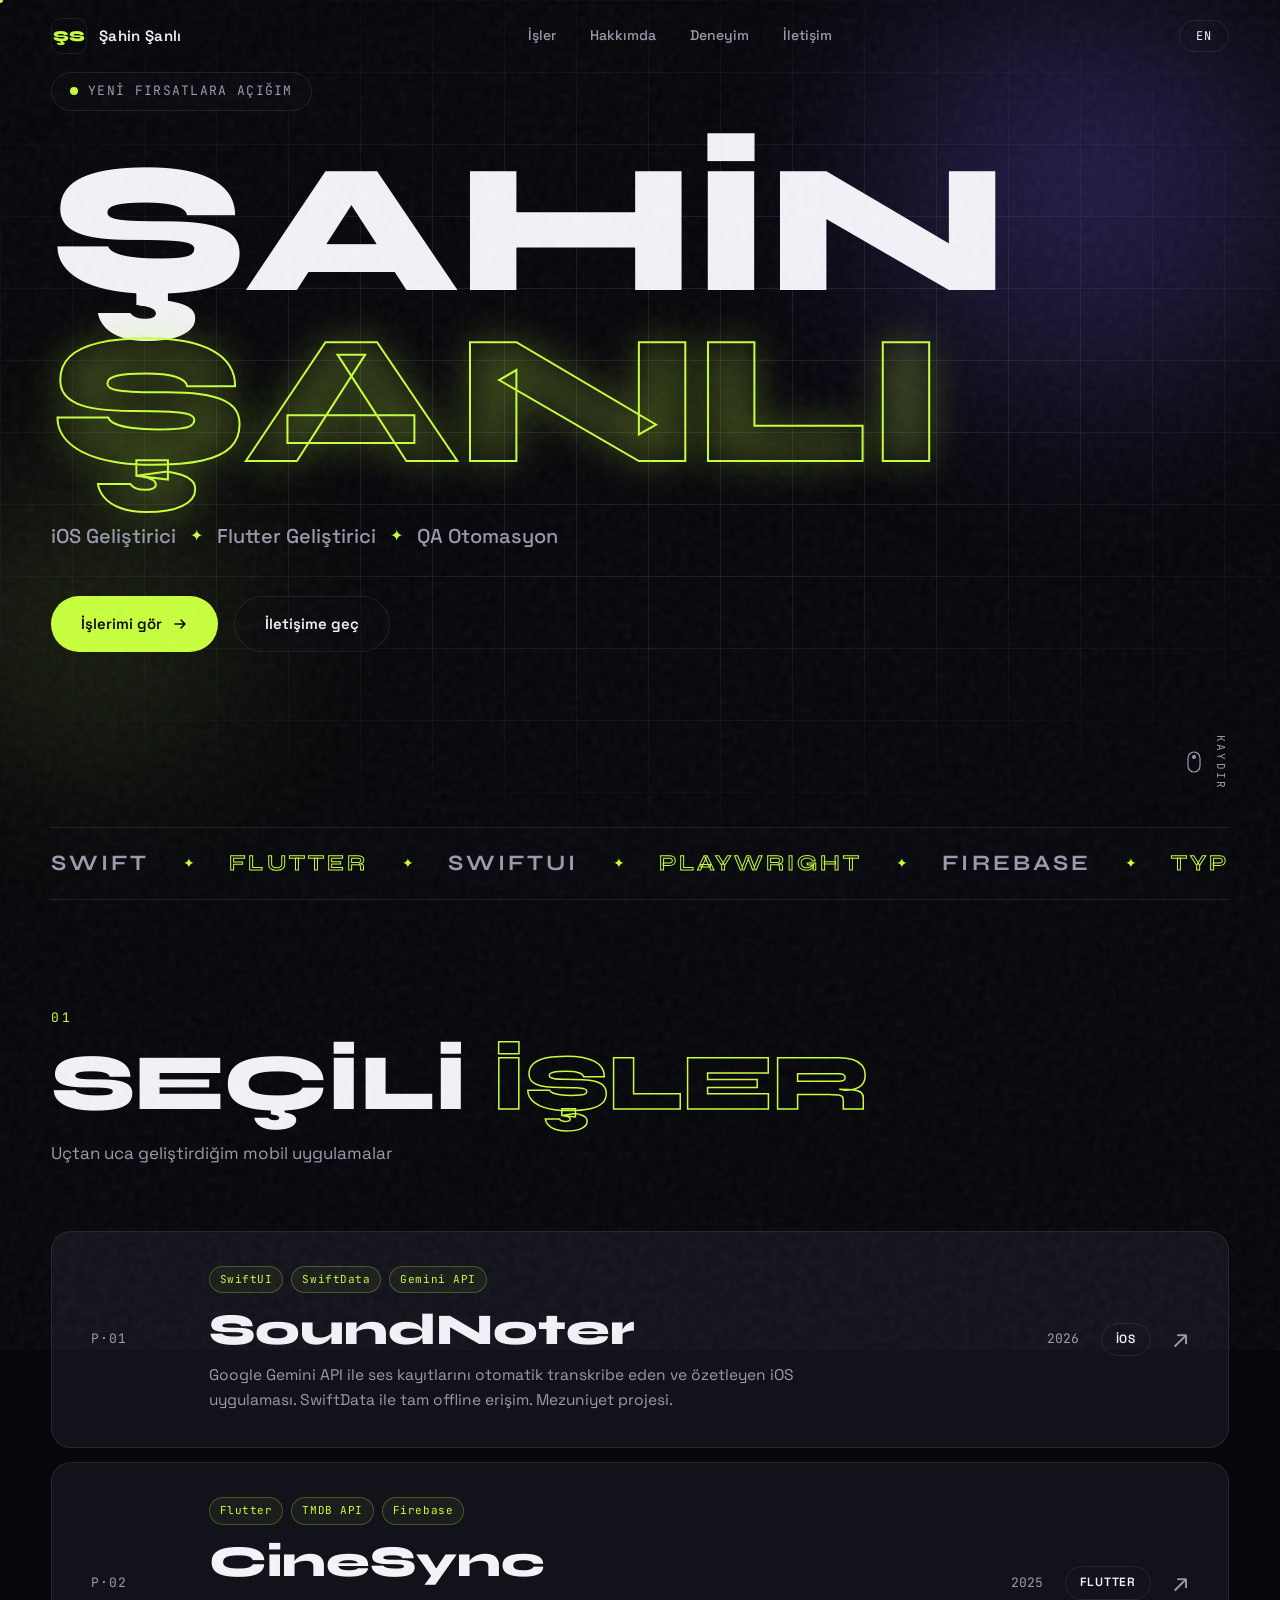
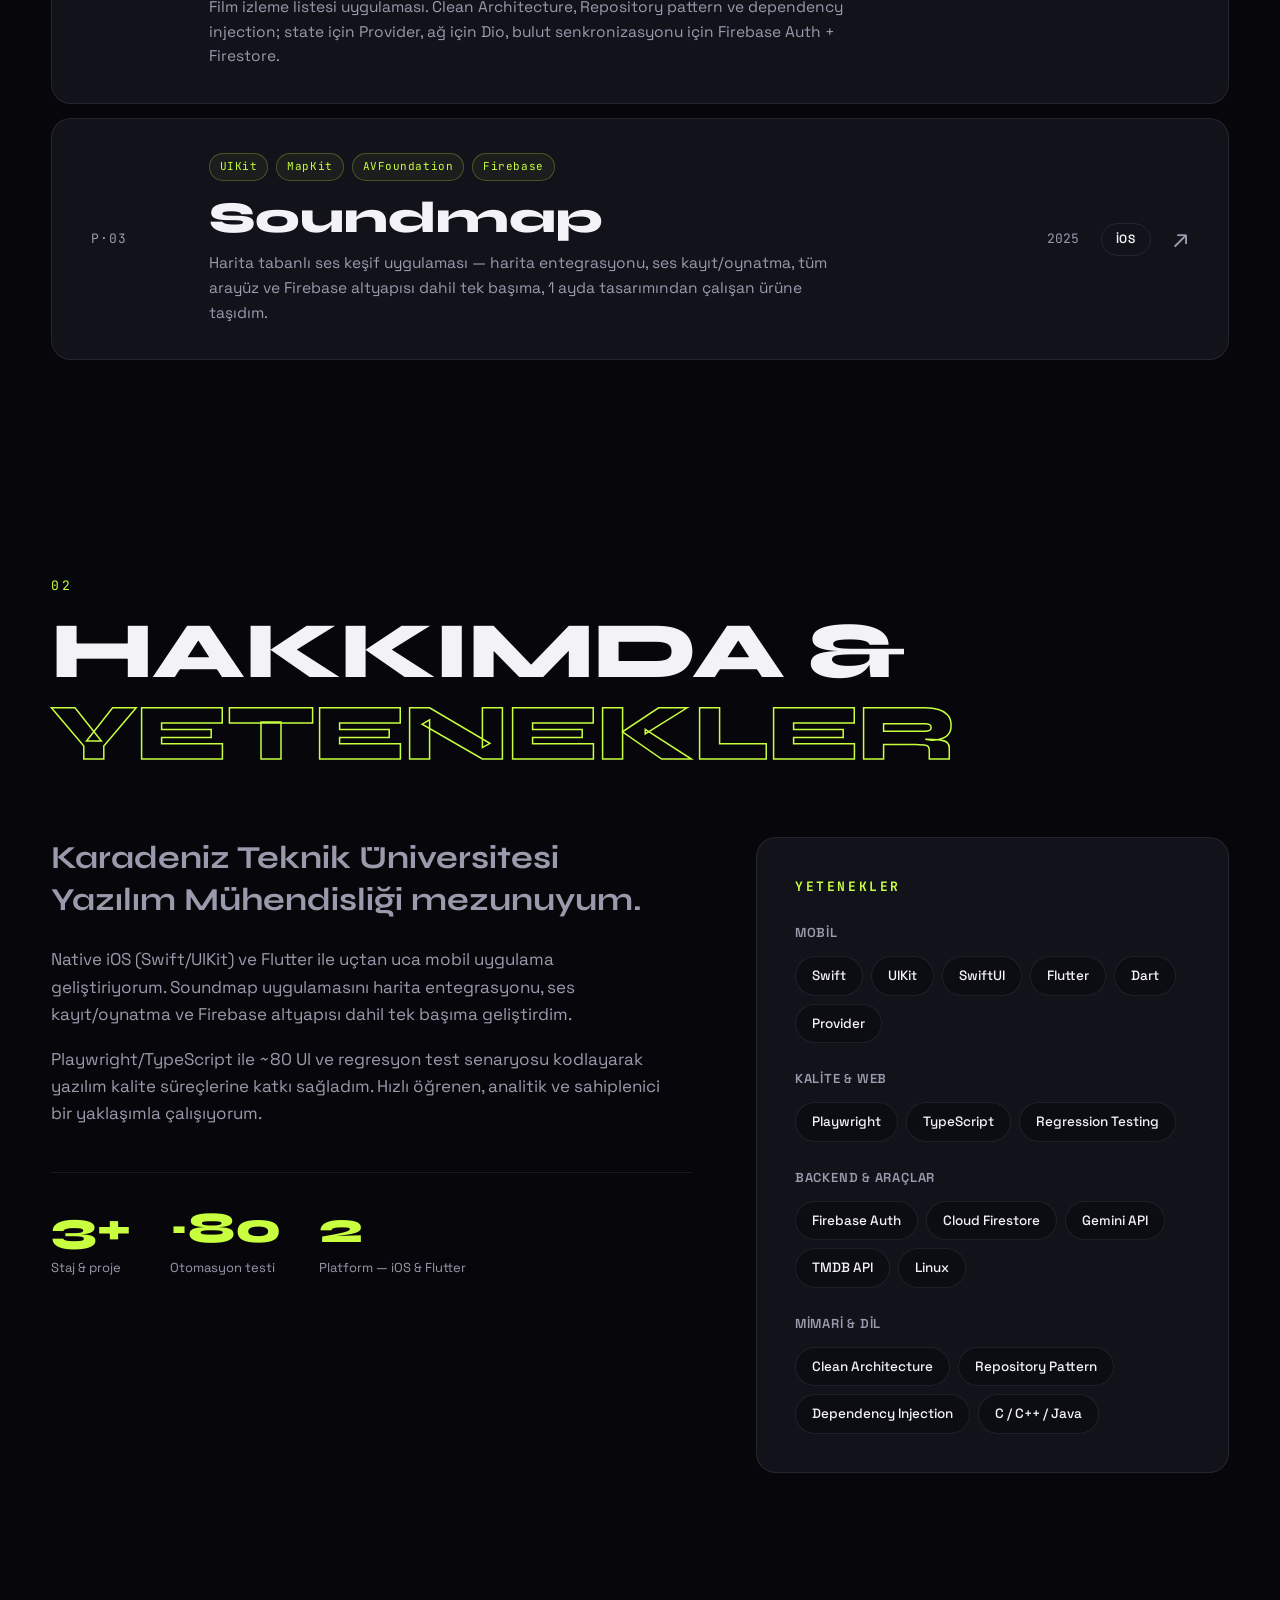
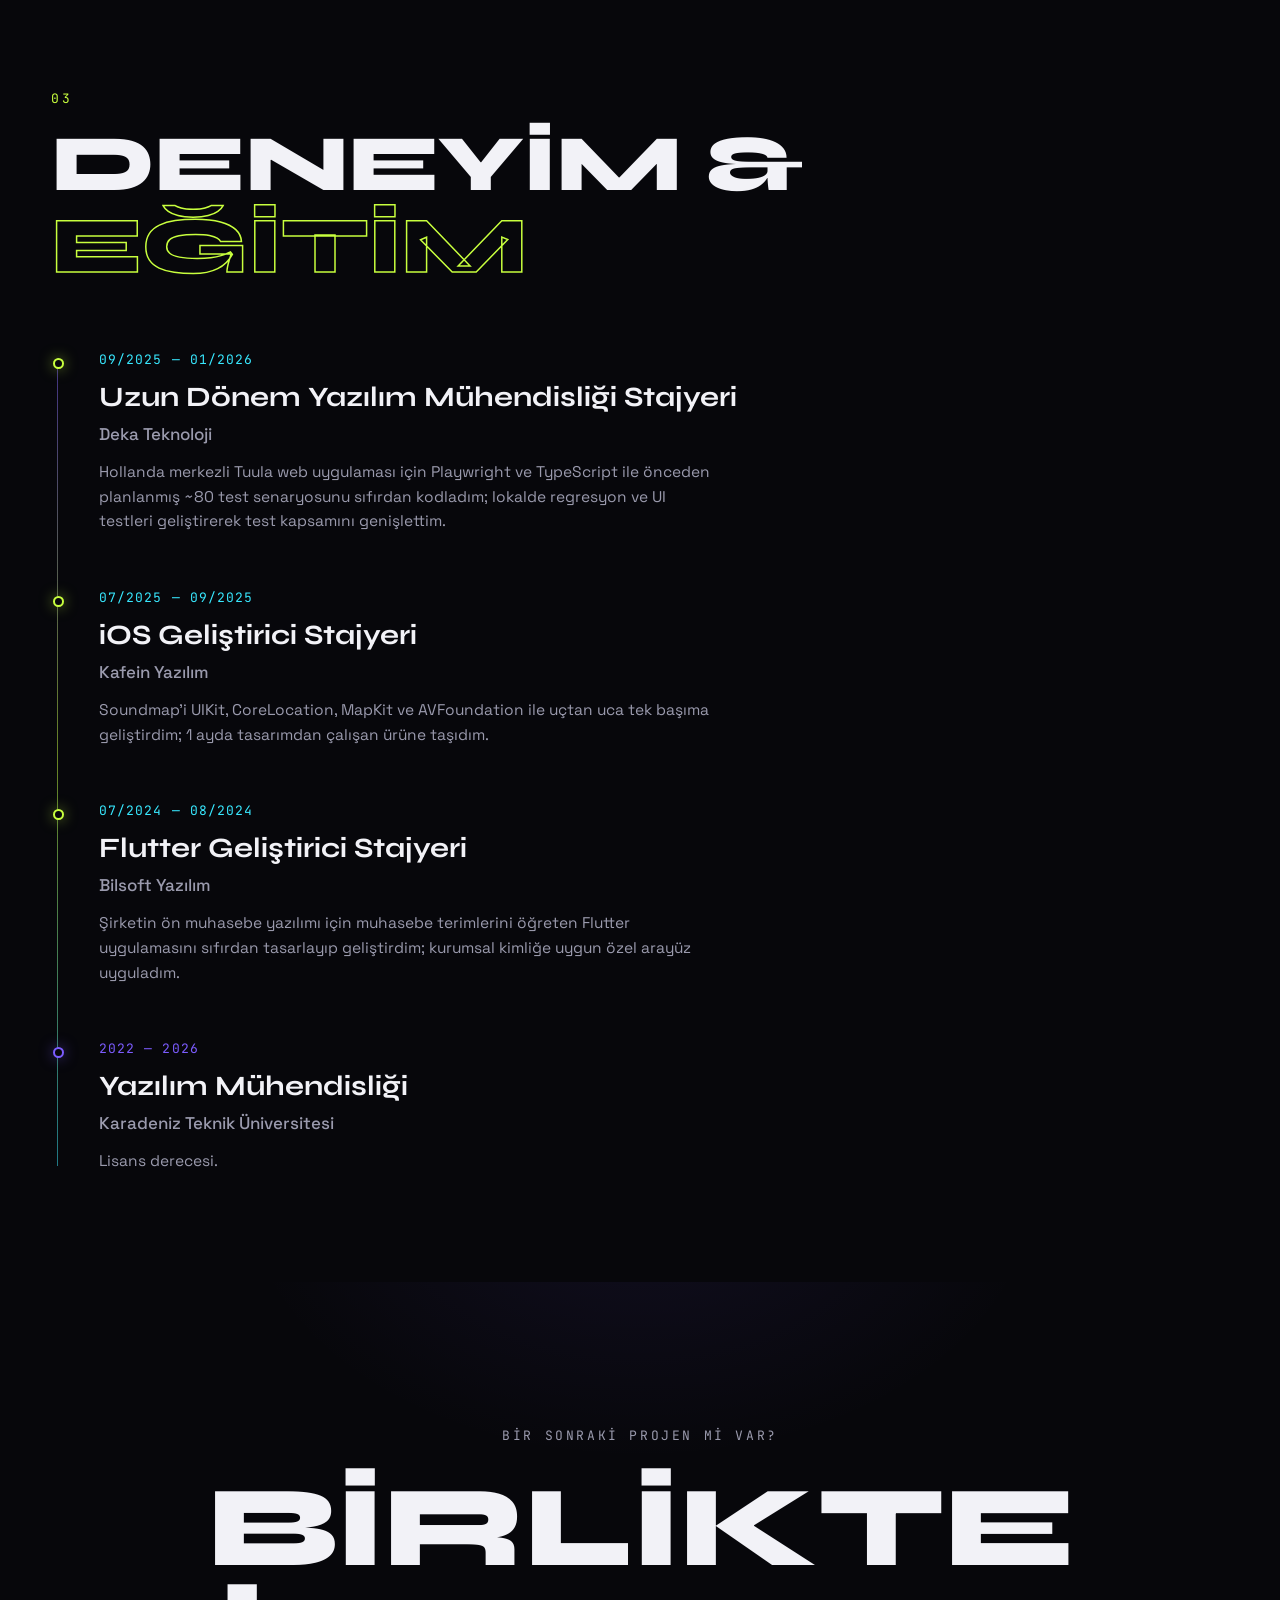
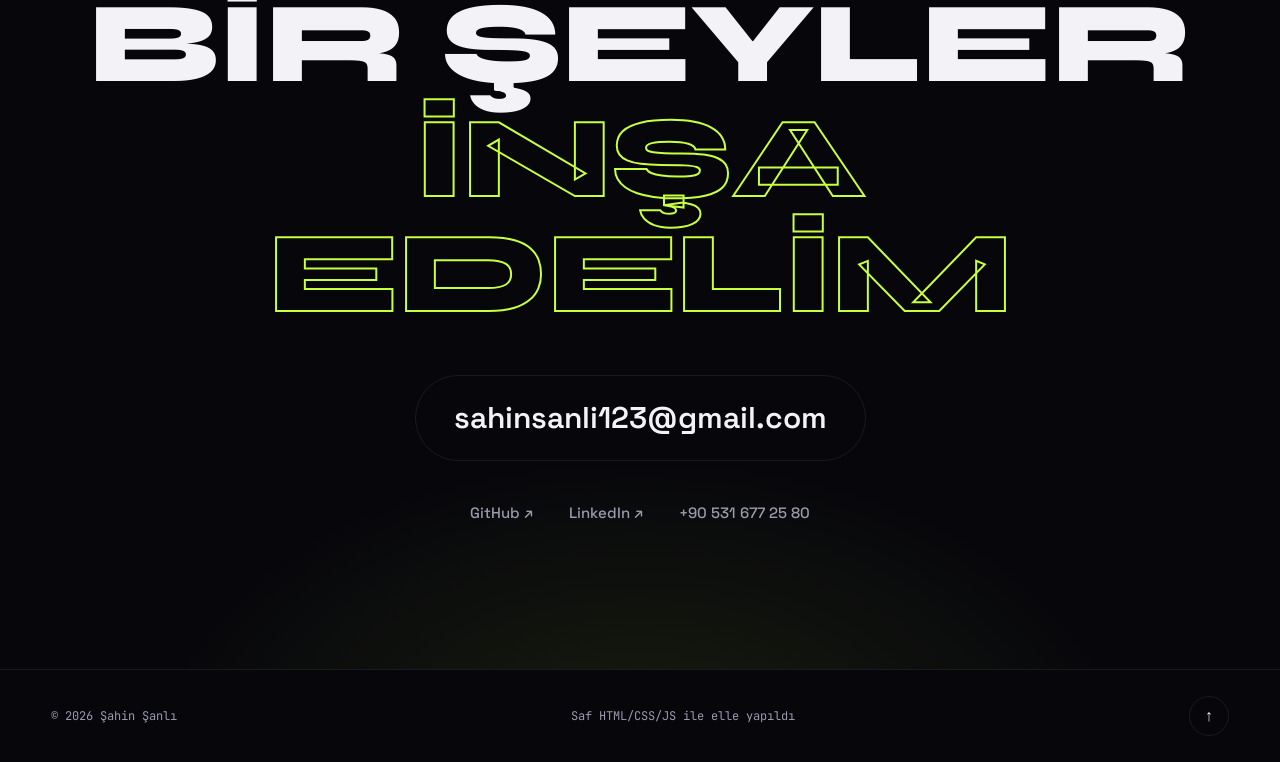
==== commit f12756ae: "Revert to v1 portfolio per user request" ====
--- a/index.html
+++ b/index.html
@@ -4,38 +4,310 @@
 <meta charset="UTF-8">
 <meta name="viewport" content="width=device-width, initial-scale=1.0">
 <title>Şahin Şanlı — Mobil Geliştirici</title>
-<meta name="description" content="Şahin Şanlı — iOS & Flutter developer, QA test automation. Karadeniz Technical University Software Engineering graduate.">
 <link rel="preconnect" href="https://fonts.googleapis.com">
 <link rel="preconnect" href="https://fonts.gstatic.com" crossorigin>
 <link href="https://fonts.googleapis.com/css2?family=Space+Grotesk:wght@400;500;600;700&family=Syne:wght@700;800&family=JetBrains+Mono:wght@400;500&display=swap" rel="stylesheet">
-<link rel="stylesheet" href="ui.css">
+<link rel="stylesheet" href="style.css">
 </head>
 <body>
 
-<!-- WebGL background: raymarched crystal journey -->
-<canvas id="bg" aria-hidden="true"></canvas>
-
-<!-- UI overlay fragment (sections, nav, loading) injected by integrator -->
-<div id="ui-root"></div>
-<script src="shader-loader.js"></script>
-<script>
-/* inject UI fragment, THEN load ui.js so it initializes after DOM exists */
-(function () {
-  var root = document.getElementById('ui-root');
-  fetch('ui.html')
-    .then(function (r) { return r.ok ? r.text() : Promise.reject(r.status); })
-    .then(function (html) { root.innerHTML = html; })
-    .catch(function (e) {
-      console.error('ui.html inject failed', e);
-      root.innerHTML = '<p style="color:#f2f2f7;padding:2rem">UI yüklenemedi.</p>';
-    })
-    .then(function () {
-      var s = document.createElement('script');
-      s.src = 'ui.js';
-      document.body.appendChild(s);
-    });
-})();
-</script>
+<!-- grain overlay -->
+<div class="grain" aria-hidden="true"></div>
+
+<!-- progress bar -->
+<div class="progress-bar" aria-hidden="true"><span id="progressBar"></span></div>
+
+<!-- custom cursor -->
+<div class="cursor-dot" id="cursorDot" aria-hidden="true"></div>
+<div class="cursor-ring" id="cursorRing" aria-hidden="true"></div>
+
+<!-- preloader -->
+<div class="preloader" id="preloader" aria-hidden="true">
+  <div class="preloader-inner">
+    <span class="pre-name">ŞS</span>
+    <span class="pre-bar"><span id="preBar"></span></span>
+  </div>
+</div>
+
+<!-- ================= NAV ================= -->
+<header class="nav" id="nav">
+  <a class="nav-logo" href="#top" data-cursor>
+    <span class="logo-mark">ŞS</span>
+    <span class="logo-text">Şahin&nbsp;Şanlı</span>
+  </a>
+  <nav class="nav-links" aria-label="Main">
+    <a href="#work" data-i18n="navWork" data-cursor>İşler</a>
+    <a href="#about" data-i18n="navAbout" data-cursor>Hakkımda</a>
+    <a href="#experience" data-i18n="navExperience" data-cursor>Deneyim</a>
+    <a href="#contact" data-i18n="navContact" data-cursor>İletişim</a>
+  </nav>
+  <div class="nav-right">
+    <button class="lang-toggle" id="langToggle" aria-label="Switch language">
+      <span data-lang-label>EN</span>
+    </button>
+    <button class="burger" id="burger" aria-label="Menu" aria-expanded="false">
+      <span></span><span></span>
+    </button>
+  </div>
+</header>
+
+<!-- mobile menu -->
+<div class="mobile-menu" id="mobileMenu">
+  <nav>
+    <a href="#work" data-i18n="navWork">İşler</a>
+    <a href="#about" data-i18n="navAbout">Hakkımda</a>
+    <a href="#experience" data-i18n="navExperience">Deneyim</a>
+    <a href="#contact" data-i18n="navContact">İletişim</a>
+  </nav>
+</div>
+
+<main id="top">
+
+<!-- ================= HERO ================= -->
+<section class="hero">
+  <div class="hero-bg" aria-hidden="true">
+    <div class="orb orb-a"></div>
+    <div class="orb orb-b"></div>
+    <div class="grid-lines"></div>
+    <div class="noise-vignette"></div>
+  </div>
+
+  <div class="hero-inner">
+    <p class="hero-eyebrow reveal">
+      <span class="pulse-dot"></span>
+      <span data-i18n="heroAvailable">Yeni fırsatlara açığım</span>
+    </p>
+
+    <h1 class="hero-title">
+      <span class="line" data-text="ŞAHİN"><span>ŞAHİN</span></span>
+      <span class="line stroke" data-text="ŞANLI"><span>ŞANLI</span></span>
+    </h1>
+
+    <p class="hero-roles">
+      <span data-i18n="role1">iOS Geliştirici</span><i>✦</i>
+      <span data-i18n="role2">Flutter Geliştirici</span><i>✦</i>
+      <span data-i18n="role3">QA Otomasyon</span>
+    </p>
+
+    <div class="hero-cta">
+      <a href="#work" class="btn btn-primary" data-cursor>
+        <span data-i18n="ctaWork">İşlerimi gör</span>
+        <svg width="16" height="16" viewBox="0 0 16 16" fill="none"><path d="M3 8h10M9 4l4 4-4 4" stroke="currentColor" stroke-width="1.6" stroke-linecap="round" stroke-linejoin="round"/></svg>
+      </a>
+      <a href="mailto:sahinsanli123@gmail.com" class="btn btn-ghost" data-cursor>
+        <span data-i18n="ctaContact">İletişime geç</span>
+      </a>
+    </div>
+  </div>
+
+  <div class="hero-scroll" aria-hidden="true">
+    <span data-i18n="scrollHint">Kaydır</span>
+    <svg width="14" height="22" viewBox="0 0 14 22" fill="none"><rect x="1" y="1" width="12" height="20" rx="6" stroke="currentColor" stroke-width="1.2"/><circle class="wheel" cx="7" cy="6" r="2" fill="currentColor"/></svg>
+  </div>
+
+  <div class="marquee" aria-hidden="true">
+    <div class="marquee-track" id="marqueeTrack">
+      <span>SWIFT</span><em>✦</em><span>FLUTTER</span><em>✦</em><span>SWIFTUI</span><em>✦</em><span>PLAYWRIGHT</span><em>✦</em><span>FIREBASE</span><em>✦</em><span>TYPESCRIPT</span><em>✦</em><span>MAPKIT</span><em>✦</em><span>DART</span><em>✦</em>
+      <span>SWIFT</span><em>✦</em><span>FLUTTER</span><em>✦</em><span>SWIFTUI</span><em>✦</em><span>PLAYWRIGHT</span><em>✦</em><span>FIREBASE</span><em>✦</em><span>TYPESCRIPT</span><em>✦</em><span>MAPKIT</span><em>✦</em><span>DART</span><em>✦</em>
+    </div>
+  </div>
+</section>
+
+<!-- ================= WORK ================= -->
+<section class="section" id="work">
+  <div class="section-head reveal">
+    <span class="sec-index">01</span>
+    <h2 class="sec-title"><span data-i18n="workTitle">Seçili</span> <span class="accent" data-i18n="workTitleAccent">İşler</span></h2>
+    <p class="sec-sub" data-i18n="workSub">Uçtan uca geliştirdiğim mobil uygulamalar</p>
+  </div>
+
+  <div class="projects">
+
+    <a class="project reveal" href="https://github.com/sahinsanli" target="_blank" rel="noopener" data-cursor data-tilt>
+      <div class="project-num">P·01</div>
+      <div class="project-main">
+        <div class="project-tags">
+          <span>SwiftUI</span><span>SwiftData</span><span>Gemini API</span>
+        </div>
+        <h3>SoundNoter</h3>
+        <p data-i18n="p1desc">Google Gemini API ile ses kayıtlarını otomatik transkribe eden ve özetleyen iOS uygulaması. SwiftData ile tam offline erişim. Mezuniyet projesi.</p>
+      </div>
+      <div class="project-meta">
+        <span class="project-year">2026</span>
+        <span class="project-type">iOS</span>
+        <span class="project-arrow">↗</span>
+      </div>
+    </a>
+
+    <a class="project reveal" href="https://github.com/sahinsanli" target="_blank" rel="noopener" data-cursor data-tilt>
+      <div class="project-num">P·02</div>
+      <div class="project-main">
+        <div class="project-tags">
+          <span>Flutter</span><span>TMDB API</span><span>Firebase</span>
+        </div>
+        <h3>CineSync</h3>
+        <p data-i18n="p2desc">Film izleme listesi uygulaması. Clean Architecture, Repository pattern ve dependency injection; state için Provider, ağ için Dio, bulut senkronizasyonu için Firebase Auth + Firestore.</p>
+      </div>
+      <div class="project-meta">
+        <span class="project-year">2025</span>
+        <span class="project-type">Flutter</span>
+        <span class="project-arrow">↗</span>
+      </div>
+    </a>
+
+    <a class="project reveal" href="https://github.com/sahinsanli" target="_blank" rel="noopener" data-cursor data-tilt>
+      <div class="project-num">P·03</div>
+      <div class="project-main">
+        <div class="project-tags">
+          <span>UIKit</span><span>MapKit</span><span>AVFoundation</span><span>Firebase</span>
+        </div>
+        <h3>Soundmap</h3>
+        <p data-i18n="p3desc">Harita tabanlı ses keşif uygulaması — harita entegrasyonu, ses kayıt/oynatma, tüm arayüz ve Firebase altyapısı dahil tek başıma, 1 ayda tasarımından çalışan ürüne taşıdım.</p>
+      </div>
+      <div class="project-meta">
+        <span class="project-year">2025</span>
+        <span class="project-type">iOS</span>
+        <span class="project-arrow">↗</span>
+      </div>
+    </a>
+
+  </div>
+</section>
+
+<!-- ================= ABOUT + SKILLS ================= -->
+<section class="section" id="about">
+  <div class="section-head reveal">
+    <span class="sec-index">02</span>
+    <h2 class="sec-title"><span data-i18n="aboutTitle">Hakkımda &</span> <span class="accent" data-i18n="aboutTitleAccent">Yetenekler</span></h2>
+  </div>
+
+  <div class="about-grid">
+    <div class="about-text reveal">
+      <p class="lead" data-i18n="aboutLead">Karadeniz Teknik Üniversitesi Yazılım Mühendisliği mezunuyum.</p>
+      <p data-i18n="aboutP1">Native iOS (Swift/UIKit) ve Flutter ile uçtan uca mobil uygulama geliştiriyorum. Soundmap uygulamasını harita entegrasyonu, ses kayıt/oynatma ve Firebase altyapısı dahil tek başıma geliştirdim.</p>
+      <p data-i18n="aboutP2">Playwright/TypeScript ile ~80 UI ve regresyon test senaryosu kodlayarak yazılım kalite süreçlerine katkı sağladım. Hızlı öğrenen, analitik ve sahiplenici bir yaklaşımla çalışıyorum.</p>
+      <div class="about-facts">
+        <div class="fact">
+          <strong>3+</strong>
+          <span data-i18n="fact1">Staj & proje</span>
+        </div>
+        <div class="fact">
+          <strong>~80</strong>
+          <span data-i18n="fact2">Otomasyon testi</span>
+        </div>
+        <div class="fact">
+          <strong>2</strong>
+          <span data-i18n="fact3">Platform — iOS & Flutter</span>
+        </div>
+      </div>
+    </div>
+
+    <div class="skills-panel reveal">
+      <h3 class="panel-title" data-i18n="skillsTitle">Yetenekler</h3>
+      <div class="skill-group">
+        <h4 data-i18n="skillCat1">Mobil</h4>
+        <div class="chips">
+          <span class="chip">Swift</span><span class="chip">UIKit</span><span class="chip">SwiftUI</span><span class="chip">Flutter</span><span class="chip">Dart</span><span class="chip">Provider</span>
+        </div>
+      </div>
+      <div class="skill-group">
+        <h4 data-i18n="skillCat2">Kalite & Web</h4>
+        <div class="chips">
+          <span class="chip">Playwright</span><span class="chip">TypeScript</span><span class="chip">Regression Testing</span>
+        </div>
+      </div>
+      <div class="skill-group">
+        <h4 data-i18n="skillCat3">Backend & Araçlar</h4>
+        <div class="chips">
+          <span class="chip">Firebase Auth</span><span class="chip">Cloud Firestore</span><span class="chip">Gemini API</span><span class="chip">TMDB API</span><span class="chip">Linux</span>
+        </div>
+      </div>
+      <div class="skill-group">
+        <h4 data-i18n="skillCat4">Mimari & Dil</h4>
+        <div class="chips">
+          <span class="chip">Clean Architecture</span><span class="chip">Repository Pattern</span><span class="chip">Dependency Injection</span><span class="chip">C / C++ / Java</span>
+        </div>
+      </div>
+    </div>
+  </div>
+</section>
+
+<!-- ================= EXPERIENCE ================= -->
+<section class="section" id="experience">
+  <div class="section-head reveal">
+    <span class="sec-index">03</span>
+    <h2 class="sec-title"><span data-i18n="expTitle">Deneyim &</span> <span class="accent" data-i18n="expTitleAccent">Eğitim</span></h2>
+  </div>
+
+  <div class="timeline">
+    <div class="tl-item reveal">
+      <div class="tl-dot"></div>
+      <div class="tl-when">09/2025 — 01/2026</div>
+      <div class="tl-body">
+        <h3 data-i18n="e1role">Uzun Dönem Yazılım Mühendisliği Stajyeri</h3>
+        <span class="tl-org">Deka Teknoloji</span>
+        <p data-i18n="e1desc">Hollanda merkezli Tuula web uygulaması için Playwright ve TypeScript ile önceden planlanmış ~80 test senaryosunu sıfırdan kodladım; lokalde regresyon ve UI testleri geliştirerek test kapsamını genişlettim.</p>
+      </div>
+    </div>
+
+    <div class="tl-item reveal">
+      <div class="tl-dot"></div>
+      <div class="tl-when">07/2025 — 09/2025</div>
+      <div class="tl-body">
+        <h3 data-i18n="e2role">iOS Geliştirici Stajyeri</h3>
+        <span class="tl-org">Kafein Yazılım</span>
+        <p data-i18n="e2desc">Soundmap'i UIKit, CoreLocation, MapKit ve AVFoundation ile uçtan uca tek başıma geliştirdim; 1 ayda tasarımdan çalışan ürüne taşıdım.</p>
+      </div>
+    </div>
+
+    <div class="tl-item reveal">
+      <div class="tl-dot"></div>
+      <div class="tl-when">07/2024 — 08/2024</div>
+      <div class="tl-body">
+        <h3 data-i18n="e3role">Flutter Geliştirici Stajyeri</h3>
+        <span class="tl-org">Bilsoft Yazılım</span>
+        <p data-i18n="e3desc">Şirketin ön muhasebe yazılımı için muhasebe terimlerini öğreten Flutter uygulamasını sıfırdan tasarlayıp geliştirdim; kurumsal kimliğe uygun özel arayüz uyguladım.</p>
+      </div>
+    </div>
+
+    <div class="tl-item reveal edu">
+      <div class="tl-dot"></div>
+      <div class="tl-when">2022 — 2026</div>
+      <div class="tl-body">
+        <h3 data-i18n="eduRole">Yazılım Mühendisliği</h3>
+        <span class="tl-org" data-i18n="eduOrg">Karadeniz Teknik Üniversitesi</span>
+        <p data-i18n="eduDesc">Lisans derecesi.</p>
+      </div>
+    </div>
+  </div>
+</section>
+
+<!-- ================= CONTACT ================= -->
+<section class="section contact" id="contact">
+  <div class="contact-inner reveal">
+    <p class="contact-eyebrow" data-i18n="contactEyebrow">Bir sonraki projen mi var?</p>
+    <h2 class="contact-title">
+      <span data-i18n="contactLine1">Birlikte bir şeyler</span><br>
+      <span class="stroke" data-i18n="contactLine2">inşa edelim</span>
+    </h2>
+    <a class="contact-mail" href="mailto:sahinsanli123@gmail.com" data-cursor>sahinsanli123@gmail.com</a>
+    <div class="contact-links">
+      <a href="https://github.com/sahinsanli" target="_blank" rel="noopener" data-cursor>GitHub ↗</a>
+      <a href="https://www.linkedin.com/in/şahin-şanlı/" target="_blank" rel="noopener" data-cursor>LinkedIn ↗</a>
+      <a href="tel:+905316772580" data-cursor>+90 531 677 25 80</a>
+    </div>
+  </div>
+</section>
+
+</main>
+
+<footer class="footer">
+  <span>© 2026 Şahin Şanlı</span>
+  <span class="foot-note" data-i18n="footerNote">Saf HTML/CSS/JS ile elle yapıldı</span>
+  <button class="to-top" id="toTop" aria-label="Back to top" data-cursor>↑</button>
+</footer>
+
+<script src="i18n.js"></script>
 <script src="main.js"></script>
 </body>
 </html>
--- a/style.css
+++ b/style.css
@@ -0,0 +1,620 @@
+/* ============================================================
+   ŞAHİN ŞANLI — PORTFOLIO
+   dark + neon, bold typography, awwwards-style
+   ============================================================ */
+
+:root{
+  --bg:        #07070b;
+  --bg-2:      #0c0c13;
+  --surface:   #12121b;
+  --line:      rgba(255,255,255,.08);
+  --fg:        #f2f2f7;
+  --muted:     #9a9aad;
+  --accent:    #c8ff3e;   /* neon lime */
+  --accent-2:  #7c5cff;   /* electric violet */
+  --accent-3:  #38e8ff;   /* cyan */
+  --font-display: 'Syne', sans-serif;
+  --font-body: 'Space Grotesk', sans-serif;
+  --font-mono: 'JetBrains Mono', monospace;
+  --ease: cubic-bezier(.22,1,.36,1);
+  --nav-h: 72px;
+}
+
+*{ margin:0; padding:0; box-sizing:border-box; }
+html{ scroll-behavior:smooth; }
+body{
+  background:var(--bg);
+  color:var(--fg);
+  font-family:var(--font-body);
+  font-size:17px;
+  line-height:1.6;
+  overflow-x:hidden;
+  -webkit-font-smoothing:antialiased;
+}
+::selection{ background:var(--accent); color:#07070b; }
+
+/* scrollbar */
+::-webkit-scrollbar{ width:10px; }
+::-webkit-scrollbar-track{ background:var(--bg); }
+::-webkit-scrollbar-thumb{ background:#23232f; border-radius:5px; }
+::-webkit-scrollbar-thumb:hover{ background:var(--accent); }
+
+/* ---------- grain ---------- */
+.grain{
+  position:fixed; inset:-50%;
+  width:200%; height:200%;
+  pointer-events:none; z-index:2000; opacity:.05;
+  background-image:url("data:image/svg+xml,%3Csvg viewBox='0 0 256 256' xmlns='http://www.w3.org/2000/svg'%3E%3Cfilter id='n'%3E%3CfeTurbulence type='fractalNoise' baseFrequency='0.85' numOctaves='2'/%3E%3C/filter%3E%3Crect width='100%25' height='100%25' filter='url(%23n)'/%3E%3C/svg%3E");
+  animation:grain 8s steps(10) infinite;
+}
+@keyframes grain{
+  0%,100%{transform:translate(0,0)} 10%{transform:translate(-5%,-8%)}
+  30%{transform:translate(3%,-6%)} 50%{transform:translate(-8%,4%)}
+  70%{transform:translate(6%,8%)} 90%{transform:translate(-3%,3%)}
+}
+
+/* ---------- progress bar ---------- */
+.progress-bar{
+  position:fixed; top:0; left:0; right:0; height:2px; z-index:1500;
+  background:transparent;
+}
+.progress-bar span{
+  display:block; height:100%; width:0%;
+  background:linear-gradient(90deg,var(--accent-2),var(--accent),var(--accent-3));
+  box-shadow:0 0 12px var(--accent);
+}
+
+/* ---------- custom cursor ---------- */
+.cursor-dot,.cursor-ring{ position:fixed; top:0; left:0; pointer-events:none; z-index:3000; }
+.cursor-dot{
+  width:6px; height:6px; border-radius:50%;
+  background:var(--accent);
+  transform:translate(-50%,-50%);
+}
+.cursor-ring{
+  width:34px; height:34px; border-radius:50%;
+  border:1px solid rgba(200,255,62,.5);
+  transform:translate(-50%,-50%);
+  transition:width .25s var(--ease),height .25s var(--ease),border-color .25s;
+}
+.cursor-ring.hovering{
+  width:56px; height:56px;
+  border-color:var(--accent);
+  background:rgba(200,255,62,.06);
+}
+@media (hover:none){ .cursor-dot,.cursor-ring{ display:none; } }
+
+/* ---------- preloader ---------- */
+.preloader{
+  position:fixed; inset:0; z-index:4000;
+  background:var(--bg);
+  display:flex; align-items:center; justify-content:center;
+  transition:opacity .6s var(--ease), visibility .6s;
+}
+.preloader.done{ opacity:0; visibility:hidden; }
+.preloader-inner{ display:flex; flex-direction:column; align-items:center; gap:22px; }
+.pre-name{
+  font-family:var(--font-display); font-weight:800; font-size:44px;
+  color:var(--fg); letter-spacing:.04em;
+}
+.pre-bar{ width:180px; height:2px; background:var(--line); overflow:hidden; border-radius:2px; display:block; }
+.pre-bar span{
+  display:block; height:100%; width:0%;
+  background:var(--accent); box-shadow:0 0 12px var(--accent);
+  transition:width .25s ease;
+}
+
+/* ---------- nav ---------- */
+.nav{
+  position:fixed; top:0; left:0; right:0; height:var(--nav-h);
+  z-index:1000;
+  display:flex; align-items:center; justify-content:space-between;
+  padding:0 clamp(20px,4vw,56px);
+  transition:background .4s,border-color .4s, transform .4s var(--ease);
+  border-bottom:1px solid transparent;
+}
+.nav.scrolled{
+  background:rgba(7,7,11,.72);
+  backdrop-filter:blur(14px);
+  -webkit-backdrop-filter:blur(14px);
+  border-bottom-color:var(--line);
+}
+.nav.hide{ transform:translateY(-100%); }
+.nav-logo{
+  display:flex; align-items:center; gap:12px;
+  text-decoration:none; color:var(--fg);
+}
+.logo-mark{
+  font-family:var(--font-display); font-weight:800; font-size:15px;
+  width:36px; height:36px; display:grid; place-items:center;
+  border:1px solid var(--line); border-radius:10px;
+  color:var(--accent);
+  transition:border-color .3s, box-shadow .3s;
+}
+.nav-logo:hover .logo-mark{
+  border-color:var(--accent);
+  box-shadow:0 0 18px rgba(200,255,62,.25);
+}
+.logo-text{ font-weight:600; font-size:15px; letter-spacing:.02em; }
+.nav-links{ display:flex; gap:34px; }
+.nav-links a{
+  color:var(--muted); text-decoration:none; font-size:14px; font-weight:500;
+  position:relative; transition:color .3s;
+}
+.nav-links a::after{
+  content:''; position:absolute; left:0; bottom:-6px;
+  width:0; height:1px; background:var(--accent);
+  transition:width .35s var(--ease);
+}
+.nav-links a:hover{ color:var(--fg); }
+.nav-links a:hover::after{ width:100%; }
+.nav-right{ display:flex; align-items:center; gap:14px; }
+.lang-toggle{
+  font-family:var(--font-mono); font-size:12px; letter-spacing:.08em;
+  color:var(--fg); background:transparent;
+  border:1px solid var(--line); border-radius:100px;
+  padding:7px 16px; cursor:pointer;
+  transition:border-color .3s, color .3s, box-shadow .3s;
+}
+.lang-toggle:hover{
+  border-color:var(--accent); color:var(--accent);
+  box-shadow:0 0 14px rgba(200,255,62,.2);
+}
+
+/* burger */
+.burger{
+  display:none; flex-direction:column; gap:6px;
+  background:none; border:none; cursor:pointer; padding:6px;
+}
+.burger span{
+  width:24px; height:2px; background:var(--fg);
+  transition:transform .35s var(--ease), opacity .3s;
+}
+.burger.open span:nth-child(1){ transform:translateY(4px) rotate(45deg); }
+.burger.open span:nth-child(2){ transform:translateY(-4px) rotate(-45deg); }
+
+.mobile-menu{
+  position:fixed; inset:0; z-index:900;
+  background:rgba(7,7,11,.96);
+  backdrop-filter:blur(20px);
+  display:flex; align-items:center; justify-content:center;
+  opacity:0; visibility:hidden;
+  transition:opacity .4s var(--ease), visibility .4s;
+}
+.mobile-menu.open{ opacity:1; visibility:visible; }
+.mobile-menu nav{ display:flex; flex-direction:column; gap:8px; text-align:center; }
+.mobile-menu a{
+  font-family:var(--font-display); font-weight:800;
+  font-size:clamp(34px,9vw,56px); line-height:1.25;
+  color:var(--fg); text-decoration:none;
+  transition:color .3s;
+}
+.mobile-menu a:hover{ color:var(--accent); }
+
+/* ---------- hero ---------- */
+.hero{
+  position:relative; min-height:100svh;
+  display:flex; flex-direction:column; justify-content:center;
+  padding:var(--nav-h) clamp(20px,4vw,56px) 0;
+  overflow:hidden;
+}
+.hero-bg{ position:absolute; inset:0; z-index:0; }
+.orb{
+  position:absolute; border-radius:50%;
+  filter:blur(90px); opacity:.35;
+  will-change:transform;
+}
+.orb-a{
+  width:46vw; height:46vw; min-width:380px; min-height:380px;
+  background:radial-gradient(circle,var(--accent-2),transparent 70%);
+  top:-12%; right:-8%;
+  animation:drift-a 16s ease-in-out infinite alternate;
+}
+.orb-b{
+  width:34vw; height:34vw; min-width:300px; min-height:300px;
+  background:radial-gradient(circle,var(--accent),transparent 70%);
+  bottom:6%; left:-10%; opacity:.16;
+  animation:drift-b 20s ease-in-out infinite alternate;
+}
+@keyframes drift-a{ from{transform:translate(0,0) scale(1)} to{transform:translate(-8%,10%) scale(1.12)} }
+@keyframes drift-b{ from{transform:translate(0,0) scale(1)} to{transform:translate(10%,-8%) scale(1.15)} }
+
+.grid-lines{
+  position:absolute; inset:0;
+  background-image:
+    linear-gradient(var(--line) 1px, transparent 1px),
+    linear-gradient(90deg, var(--line) 1px, transparent 1px);
+  background-size:72px 72px;
+  mask-image:radial-gradient(ellipse 90% 70% at 50% 45%, black 30%, transparent 75%);
+  -webkit-mask-image:radial-gradient(ellipse 90% 70% at 50% 45%, black 30%, transparent 75%);
+}
+.noise-vignette{
+  position:absolute; inset:0;
+  background:radial-gradient(ellipse 120% 90% at 50% 50%, transparent 55%, var(--bg) 100%);
+}
+
+.hero-inner{ position:relative; z-index:1; max-width:1280px; margin:0 auto; width:100%; }
+
+.hero-eyebrow{
+  display:inline-flex; align-items:center; gap:10px;
+  font-family:var(--font-mono); font-size:13px; letter-spacing:.1em;
+  color:var(--muted); text-transform:uppercase;
+  border:1px solid var(--line); border-radius:100px;
+  padding:8px 18px; margin-bottom:34px;
+  background:rgba(12,12,19,.5); backdrop-filter:blur(6px);
+}
+.pulse-dot{
+  width:8px; height:8px; border-radius:50%;
+  background:var(--accent);
+  box-shadow:0 0 0 0 rgba(200,255,62,.6);
+  animation:pulse 2s infinite;
+}
+@keyframes pulse{
+  0%{ box-shadow:0 0 0 0 rgba(200,255,62,.55); }
+  70%{ box-shadow:0 0 0 12px rgba(200,255,62,0); }
+  100%{ box-shadow:0 0 0 0 rgba(200,255,62,0); }
+}
+
+.hero-title{
+  font-family:var(--font-display);
+  font-weight:800;
+  font-size:clamp(64px,14.5vw,190px);
+  line-height:.92;
+  letter-spacing:-.015em;
+  text-transform:uppercase;
+  margin-bottom:34px;
+}
+.hero-title .line{
+  display:block;
+  position:relative;
+  transform:translateY(110%);
+  animation:rise-up 1s var(--ease) forwards;
+}
+.hero-title .line:nth-child(2){ animation-delay:.12s; }
+@keyframes rise-up{ to{ transform:translateY(0); } }
+.hero-title .stroke span{
+  color:transparent;
+  -webkit-text-stroke:2px var(--accent);
+  text-shadow:0 0 40px rgba(200,255,62,.25);
+}
+.hero-title .line span{ display:inline-block; }
+
+.hero-roles{
+  display:flex; flex-wrap:wrap; align-items:center; gap:14px;
+  font-size:clamp(15px,2vw,20px); font-weight:500; color:var(--muted);
+  margin-bottom:44px;
+}
+.hero-roles i{ font-style:normal; color:var(--accent); font-size:.8em; }
+
+.hero-cta{ display:flex; flex-wrap:wrap; gap:16px; }
+
+.btn{
+  display:inline-flex; align-items:center; gap:10px;
+  font-family:var(--font-body); font-weight:600; font-size:15px;
+  padding:15px 30px; border-radius:100px;
+  text-decoration:none; cursor:pointer;
+  transition:transform .3s var(--ease), box-shadow .3s, background .3s, color .3s, border-color .3s;
+}
+.btn svg{ transition:transform .3s var(--ease); }
+.btn-primary{
+  background:var(--accent); color:#07070b;
+  box-shadow:0 0 0 rgba(200,255,62,0);
+}
+.btn-primary:hover{
+  transform:translateY(-3px);
+  box-shadow:0 10px 40px rgba(200,255,62,.35);
+}
+.btn-primary:hover svg{ transform:translateX(4px); }
+.btn-ghost{
+  color:var(--fg); border:1px solid var(--line);
+  background:rgba(12,12,19,.4);
+}
+.btn-ghost:hover{
+  border-color:var(--accent); color:var(--accent);
+  transform:translateY(-3px);
+}
+
+.hero-scroll{
+  position:absolute; bottom:110px; right:clamp(20px,4vw,56px);
+  display:flex; flex-direction:column; align-items:center; gap:10px;
+  font-family:var(--font-mono); font-size:11px; letter-spacing:.2em;
+  text-transform:uppercase; color:var(--muted);
+  writing-mode:vertical-rl;
+}
+.wheel{ animation:wheel 1.8s ease-in-out infinite; }
+@keyframes wheel{
+  0%{ transform:translateY(0); opacity:1; }
+  70%{ transform:translateY(9px); opacity:0; }
+  100%{ transform:translateY(0); opacity:0; }
+}
+
+/* marquee */
+.marquee{
+  position:relative; z-index:1;
+  margin-top:auto; margin-bottom:0;
+  border-top:1px solid var(--line);
+  border-bottom:1px solid var(--line);
+  overflow:hidden; padding:18px 0;
+  background:rgba(12,12,19,.35);
+}
+.marquee-track{
+  display:inline-flex; align-items:center; gap:34px;
+  white-space:nowrap; will-change:transform;
+  animation:marquee 26s linear infinite;
+}
+@keyframes marquee{ to{ transform:translateX(-50%); } }
+.marquee-track span{
+  font-family:var(--font-display); font-weight:700;
+  font-size:22px; letter-spacing:.14em; color:var(--muted);
+  text-transform:uppercase;
+}
+.marquee-track span:nth-child(4n+3){ color:transparent; -webkit-text-stroke:1px var(--accent); }
+.marquee-track em{ color:var(--accent); font-style:normal; font-size:14px; }
+
+/* ---------- sections ---------- */
+.section{
+  max-width:1280px; margin:0 auto;
+  padding:clamp(90px,12vh,150px) clamp(20px,4vw,56px);
+}
+.section-head{ margin-bottom:clamp(48px,7vh,80px); }
+.sec-index{
+  font-family:var(--font-mono); font-size:13px; color:var(--accent);
+  letter-spacing:.2em; display:block; margin-bottom:14px;
+}
+.sec-title{
+  font-family:var(--font-display); font-weight:800;
+  font-size:clamp(38px,6.5vw,80px); line-height:1.02;
+  text-transform:uppercase; letter-spacing:-.01em;
+}
+.sec-title .accent{
+  color:transparent; -webkit-text-stroke:1.5px var(--accent);
+}
+.sec-sub{ color:var(--muted); margin-top:16px; font-size:17px; }
+
+/* ---------- projects ---------- */
+.projects{ display:flex; flex-direction:column; gap:14px; }
+.project{
+  display:grid;
+  grid-template-columns:90px 1fr auto;
+  gap:28px; align-items:center;
+  padding:34px clamp(22px,3vw,40px);
+  background:var(--surface);
+  border:1px solid var(--line);
+  border-radius:20px;
+  text-decoration:none; color:var(--fg);
+  position:relative; overflow:hidden;
+  transition:border-color .35s, transform .35s var(--ease);
+  transform-style:preserve-3d;
+}
+.project::before{
+  content:''; position:absolute; inset:0;
+  background:linear-gradient(120deg, rgba(124,92,255,.08), rgba(200,255,62,.06));
+  opacity:0; transition:opacity .4s;
+}
+.project:hover{ border-color:rgba(200,255,62,.4); }
+.project:hover::before{ opacity:1; }
+.project-num{
+  font-family:var(--font-mono); font-size:13px; color:var(--muted);
+  letter-spacing:.1em;
+}
+.project-main{ position:relative; z-index:1; }
+.project-tags{ display:flex; flex-wrap:wrap; gap:8px; margin-bottom:14px; }
+.project-tags span{
+  font-family:var(--font-mono); font-size:11px; letter-spacing:.05em;
+  color:var(--accent);
+  border:1px solid rgba(200,255,62,.25);
+  background:rgba(200,255,62,.05);
+  padding:4px 10px; border-radius:100px;
+}
+.project h3{
+  font-family:var(--font-display); font-weight:800;
+  font-size:clamp(26px,3.6vw,44px); line-height:1.05;
+  margin-bottom:10px; transition:color .3s;
+}
+.project:hover h3{ color:var(--accent); }
+.project p{ color:var(--muted); font-size:15.5px; max-width:640px; }
+.project-meta{
+  display:flex; align-items:center; gap:22px; position:relative; z-index:1;
+}
+.project-year{ font-family:var(--font-mono); font-size:13px; color:var(--muted); }
+.project-type{
+  font-size:12px; font-weight:600; letter-spacing:.08em; text-transform:uppercase;
+  color:var(--fg); border:1px solid var(--line);
+  padding:6px 14px; border-radius:100px;
+}
+.project-arrow{
+  font-size:26px; color:var(--muted);
+  transition:transform .35s var(--ease), color .3s;
+}
+.project:hover .project-arrow{
+  transform:translate(6px,-6px); color:var(--accent);
+}
+
+/* ---------- about ---------- */
+.about-grid{
+  display:grid; grid-template-columns:1.15fr .85fr;
+  gap:clamp(36px,5vw,80px); align-items:start;
+}
+.about-text .lead{
+  font-family:var(--font-display); font-weight:700;
+  font-size:clamp(22px,2.8vw,32px); line-height:1.3;
+  margin-bottom:26px;
+}
+.about-text p{ color:var(--muted); margin-bottom:18px; max-width:56ch; }
+.about-facts{
+  display:flex; gap:clamp(24px,3vw,56px); margin-top:44px;
+  padding-top:34px; border-top:1px solid var(--line);
+}
+.fact strong{
+  font-family:var(--font-display); font-weight:800;
+  font-size:clamp(30px,3.4vw,44px); color:var(--accent);
+  display:block; line-height:1;
+}
+.fact span{
+  font-size:13px; color:var(--muted); display:block; margin-top:8px;
+}
+
+.skills-panel{
+  background:var(--surface);
+  border:1px solid var(--line);
+  border-radius:20px; padding:clamp(26px,3vw,40px);
+}
+.panel-title{
+  font-family:var(--font-mono); font-size:13px; letter-spacing:.2em;
+  text-transform:uppercase; color:var(--accent); margin-bottom:26px;
+}
+.skill-group{ margin-bottom:26px; }
+.skill-group:last-child{ margin-bottom:0; }
+.skill-group h4{
+  font-size:13px; font-weight:600; color:var(--muted);
+  letter-spacing:.06em; text-transform:uppercase; margin-bottom:12px;
+}
+.chips{ display:flex; flex-wrap:wrap; gap:8px; }
+.chip{
+  font-size:13.5px; font-weight:500;
+  padding:8px 16px; border-radius:100px;
+  border:1px solid var(--line); background:var(--bg-2);
+  transition:border-color .3s, color .3s, transform .3s var(--ease);
+}
+.chip:hover{
+  border-color:var(--accent); color:var(--accent);
+  transform:translateY(-2px);
+}
+
+/* ---------- timeline ---------- */
+.timeline{ position:relative; padding-left:clamp(28px,4vw,48px); }
+.timeline::before{
+  content:''; position:absolute; left:6px; top:8px; bottom:8px;
+  width:1px;
+  background:linear-gradient(var(--accent-2), var(--accent), var(--accent-3));
+  opacity:.5;
+}
+.tl-item{ position:relative; padding-bottom:clamp(44px,6vh,64px); }
+.tl-item:last-child{ padding-bottom:0; }
+.tl-dot{
+  position:absolute; left:calc(-1 * clamp(28px,4vw,48px) + 1.5px); top:8px;
+  width:11px; height:11px; border-radius:50%;
+  background:var(--bg); border:2px solid var(--accent);
+  box-shadow:0 0 14px rgba(200,255,62,.5);
+}
+.tl-when{
+  font-family:var(--font-mono); font-size:13px; color:var(--accent-3);
+  letter-spacing:.08em; margin-bottom:10px;
+}
+.tl-body h3{
+  font-family:var(--font-display); font-weight:700;
+  font-size:clamp(21px,2.4vw,28px); line-height:1.2; margin-bottom:6px;
+}
+.tl-org{ color:var(--muted); font-weight:500; display:block; margin-bottom:12px; }
+.tl-body p{ color:var(--muted); max-width:62ch; font-size:15.5px; }
+.tl-item.edu .tl-dot{ border-color:var(--accent-2); box-shadow:0 0 14px rgba(124,92,255,.5); }
+.tl-item.edu .tl-when{ color:var(--accent-2); }
+
+/* ---------- contact ---------- */
+.contact{
+  text-align:center;
+  padding-top:clamp(110px,16vh,180px);
+  padding-bottom:clamp(110px,16vh,180px);
+  position:relative;
+}
+.contact::before{
+  content:''; position:absolute; inset:0;
+  background:
+    radial-gradient(ellipse 55% 45% at 50% 110%, rgba(200,255,62,.09), transparent 70%),
+    radial-gradient(ellipse 45% 40% at 50% -10%, rgba(124,92,255,.09), transparent 70%);
+  pointer-events:none;
+}
+.contact-inner{ position:relative; }
+.contact-eyebrow{
+  font-family:var(--font-mono); font-size:13px; letter-spacing:.2em;
+  text-transform:uppercase; color:var(--muted); margin-bottom:24px;
+}
+.contact-title{
+  font-family:var(--font-display); font-weight:800;
+  font-size:clamp(44px,9vw,120px); line-height:1;
+  text-transform:uppercase; letter-spacing:-.01em;
+  margin-bottom:44px;
+}
+.contact-title .stroke{
+  color:transparent; -webkit-text-stroke:2px var(--accent);
+}
+.contact-mail{
+  display:inline-block;
+  font-family:var(--font-body); font-weight:600;
+  font-size:clamp(19px,3vw,30px);
+  color:var(--fg); text-decoration:none;
+  border:1px solid var(--line); border-radius:100px;
+  padding:18px 38px; margin-bottom:40px;
+  transition:border-color .35s, color .35s, box-shadow .35s, transform .35s var(--ease);
+}
+.contact-mail:hover{
+  border-color:var(--accent); color:var(--accent);
+  box-shadow:0 0 40px rgba(200,255,62,.18);
+  transform:translateY(-3px);
+}
+.contact-links{
+  display:flex; justify-content:center; flex-wrap:wrap; gap:14px 36px;
+}
+.contact-links a{
+  color:var(--muted); text-decoration:none; font-size:15px; font-weight:500;
+  transition:color .3s;
+}
+.contact-links a:hover{ color:var(--accent); }
+
+/* ---------- footer ---------- */
+.footer{
+  display:flex; align-items:center; justify-content:space-between;
+  flex-wrap:wrap; gap:14px;
+  padding:26px clamp(20px,4vw,56px);
+  border-top:1px solid var(--line);
+  font-family:var(--font-mono); font-size:12px; color:var(--muted);
+}
+.to-top{
+  width:40px; height:40px; border-radius:50%;
+  border:1px solid var(--line); background:transparent;
+  color:var(--fg); font-size:16px; cursor:pointer;
+  transition:border-color .3s, color .3s, transform .3s var(--ease);
+}
+.to-top:hover{
+  border-color:var(--accent); color:var(--accent);
+  transform:translateY(-3px);
+}
+
+/* ---------- reveal on scroll ---------- */
+.reveal{
+  opacity:0; transform:translateY(36px);
+  transition:opacity .9s var(--ease), transform .9s var(--ease);
+}
+.reveal.visible{ opacity:1; transform:translateY(0); }
+
+/* ---------- lang switch flash ---------- */
+.lang-switching main, .lang-switching .nav, .lang-switching .footer{
+  animation:langflash .45s ease;
+}
+@keyframes langflash{
+  0%{ opacity:1; } 40%{ opacity:.25; } 100%{ opacity:1; }
+}
+
+/* ---------- responsive ---------- */
+@media (max-width:900px){
+  .nav-links{ display:none; }
+  .burger{ display:flex; }
+  .project{ grid-template-columns:1fr; gap:16px; }
+  .project-num{ order:-1; }
+  .project-meta{ justify-content:flex-start; }
+  .project-arrow{ margin-left:auto; }
+  .about-grid{ grid-template-columns:1fr; }
+  .hero-scroll{ display:none; }
+}
+@media (max-width:560px){
+  .hero-cta .btn{ width:100%; justify-content:center; }
+  .about-facts{ flex-wrap:wrap; gap:24px; }
+}
+@media (prefers-reduced-motion:reduce){
+  *,*::before,*::after{
+    animation-duration:.01ms !important;
+    animation-iteration-count:1 !important;
+    transition-duration:.01ms !important;
+  }
+  html{ scroll-behavior:auto; }
+}
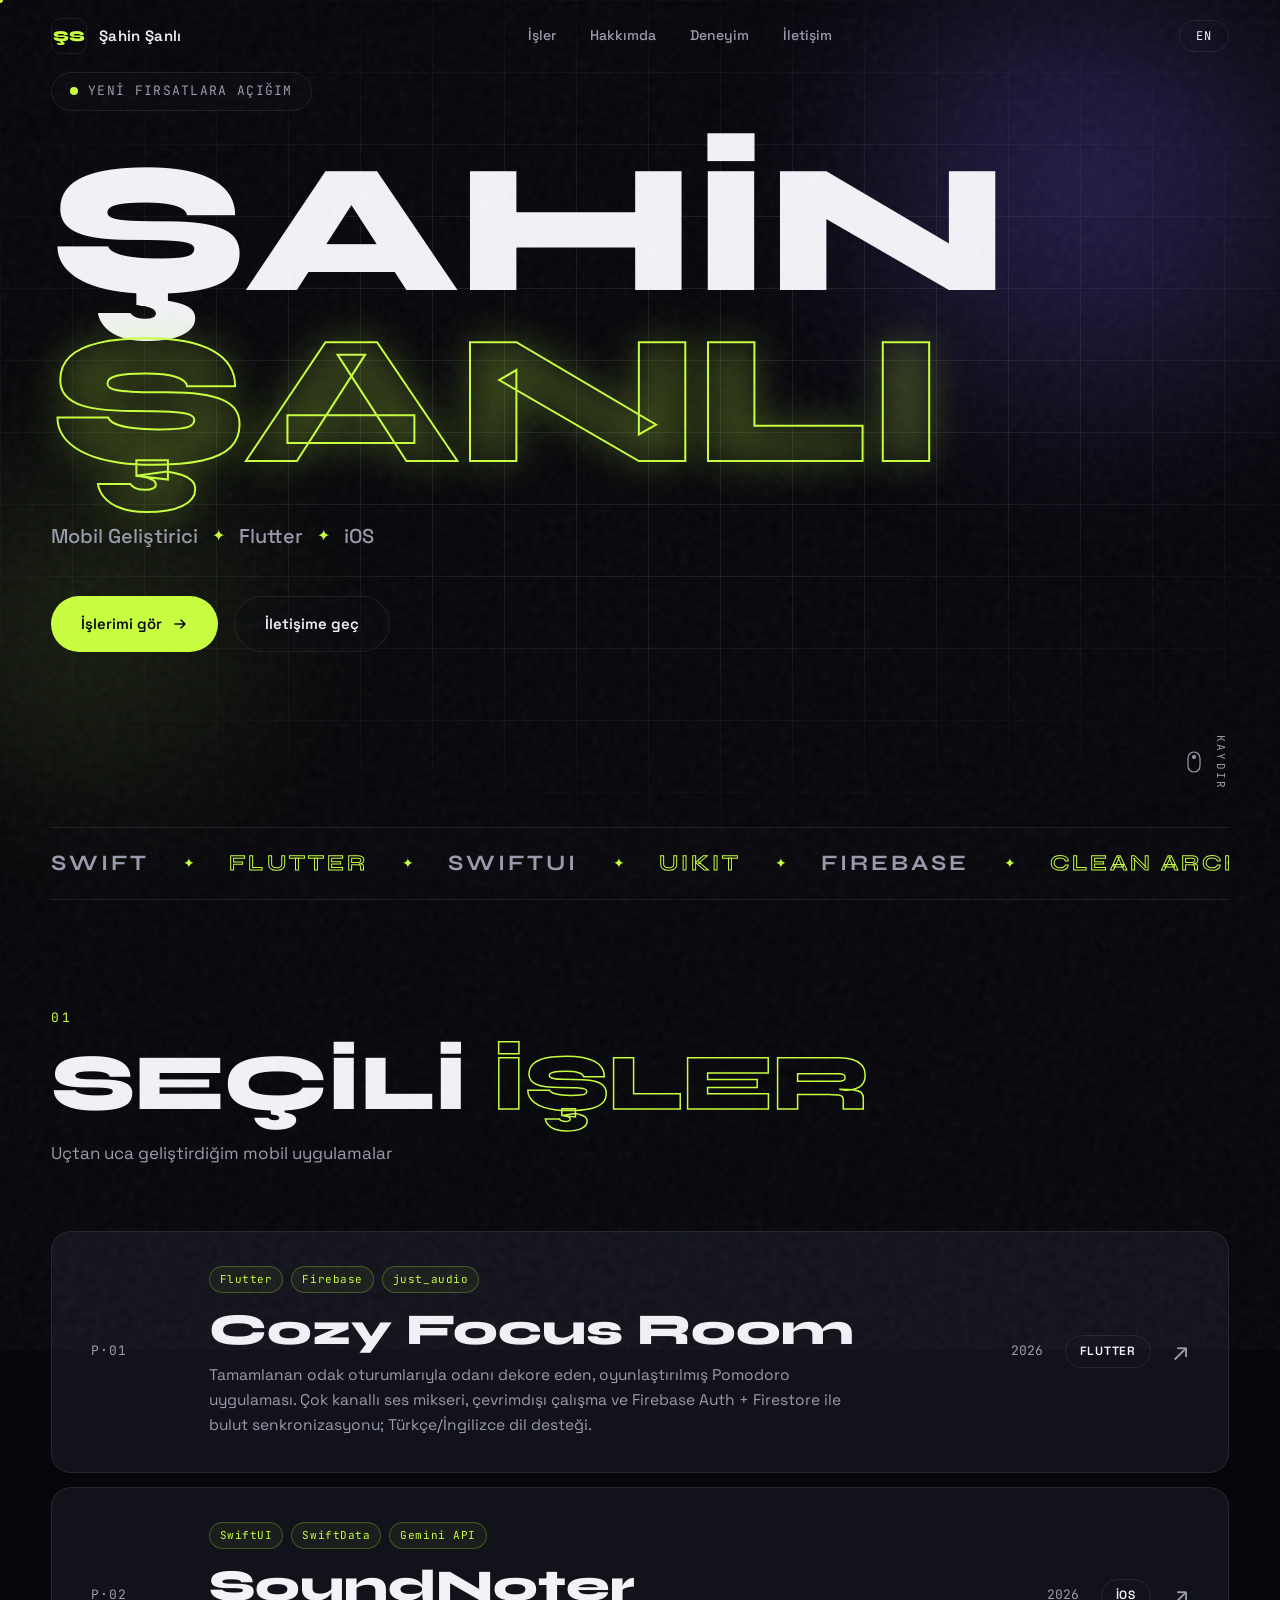
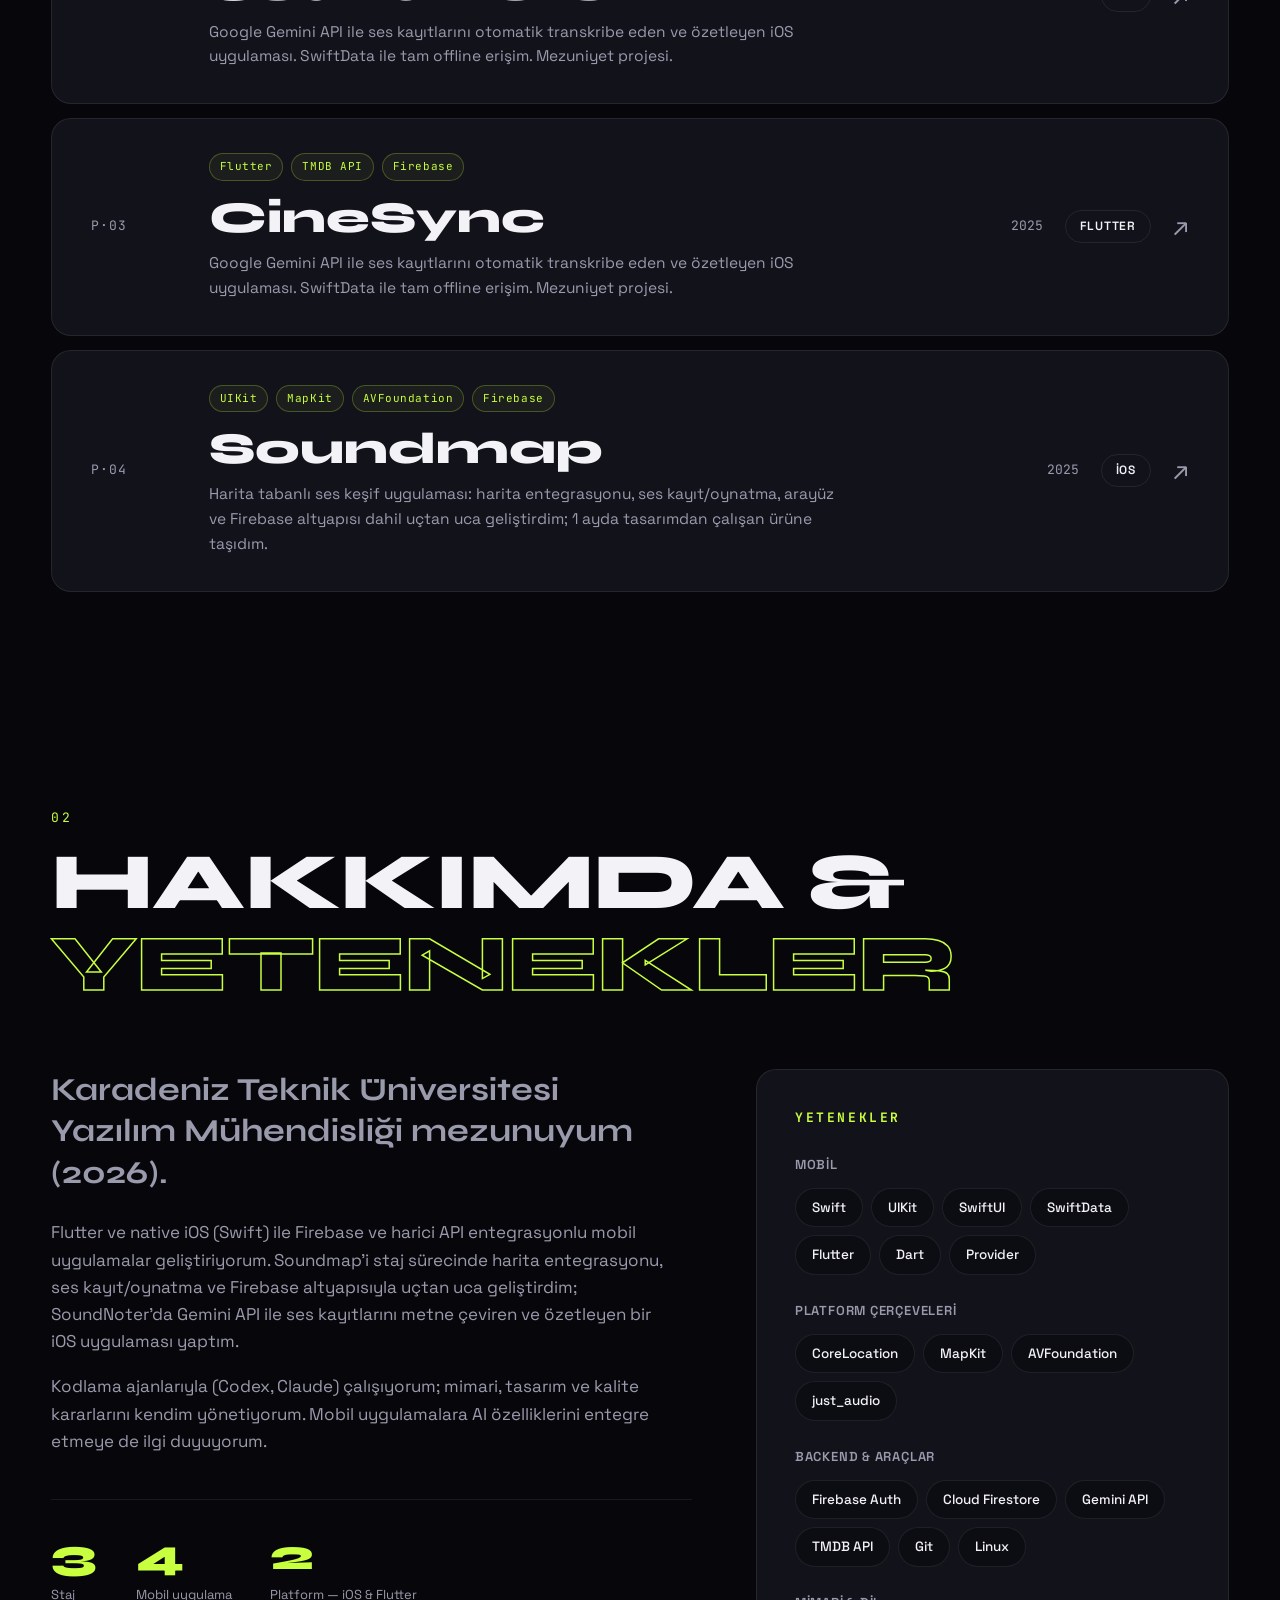
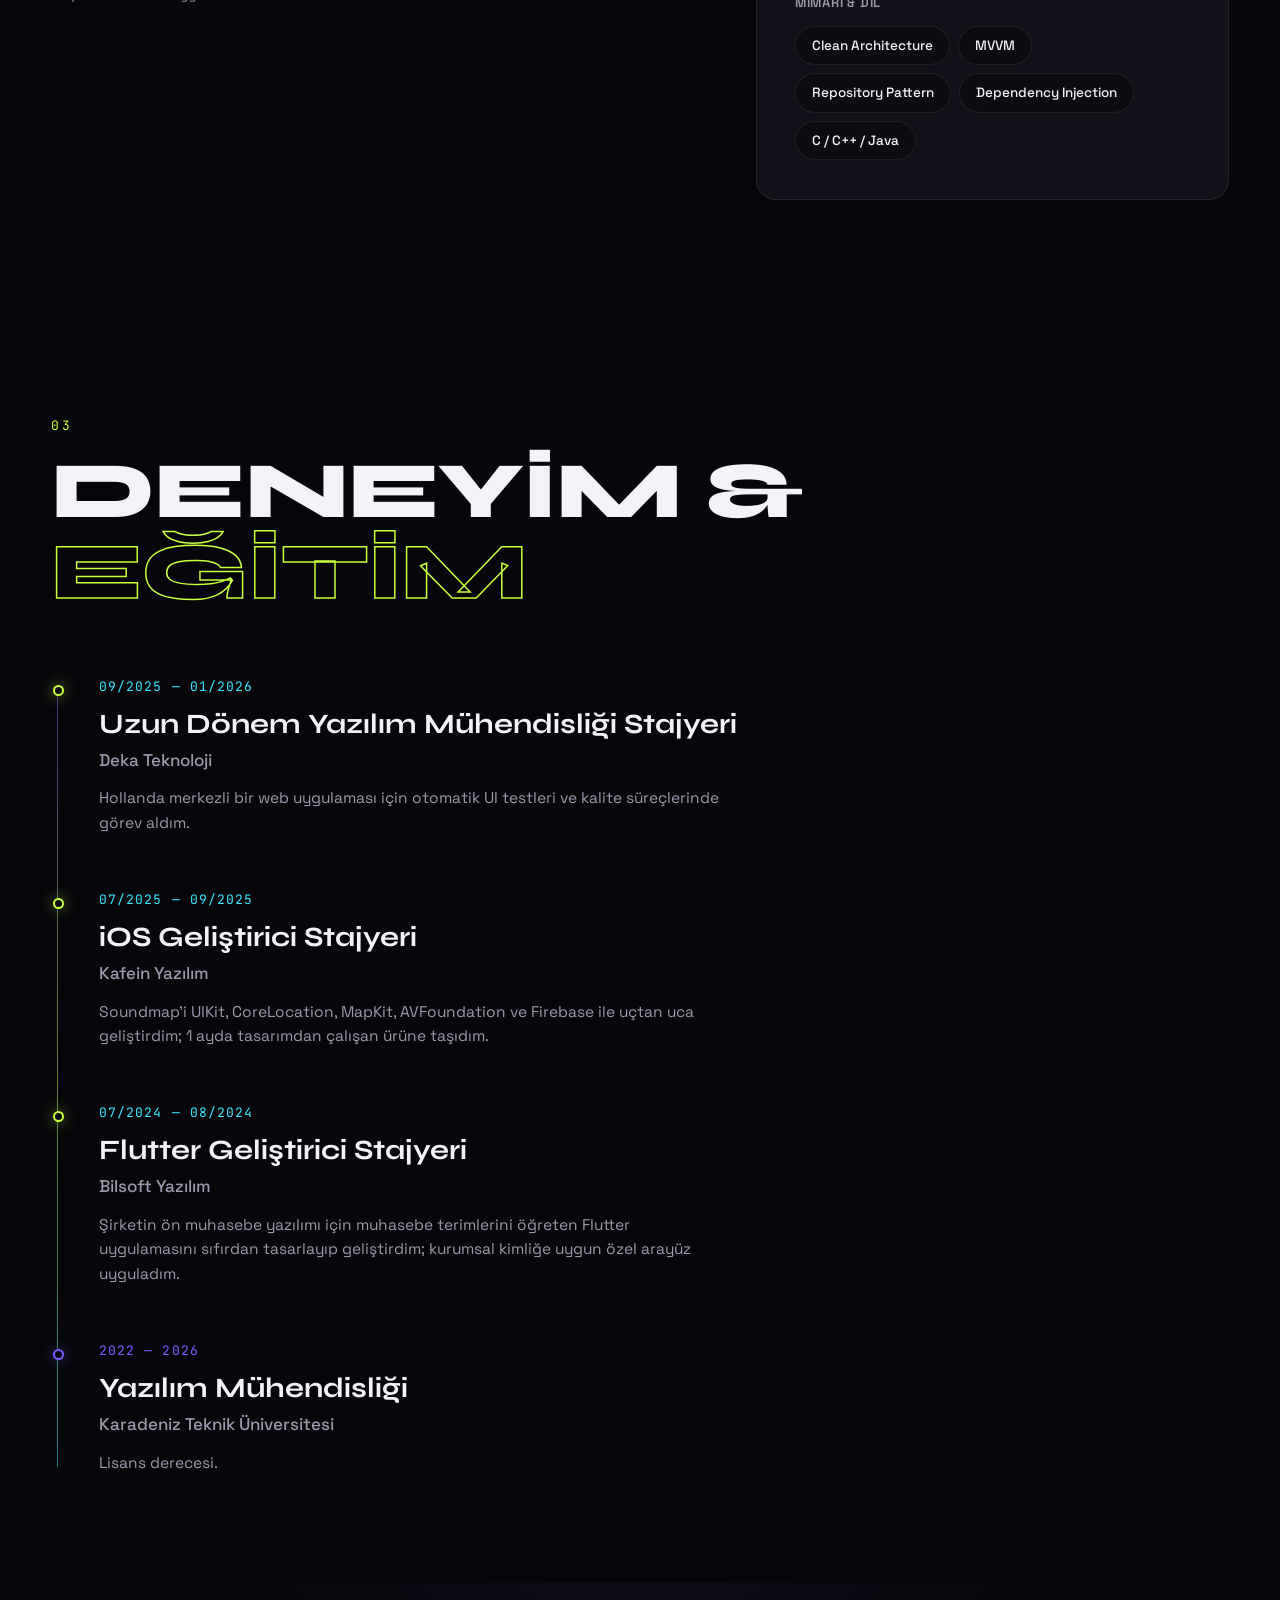
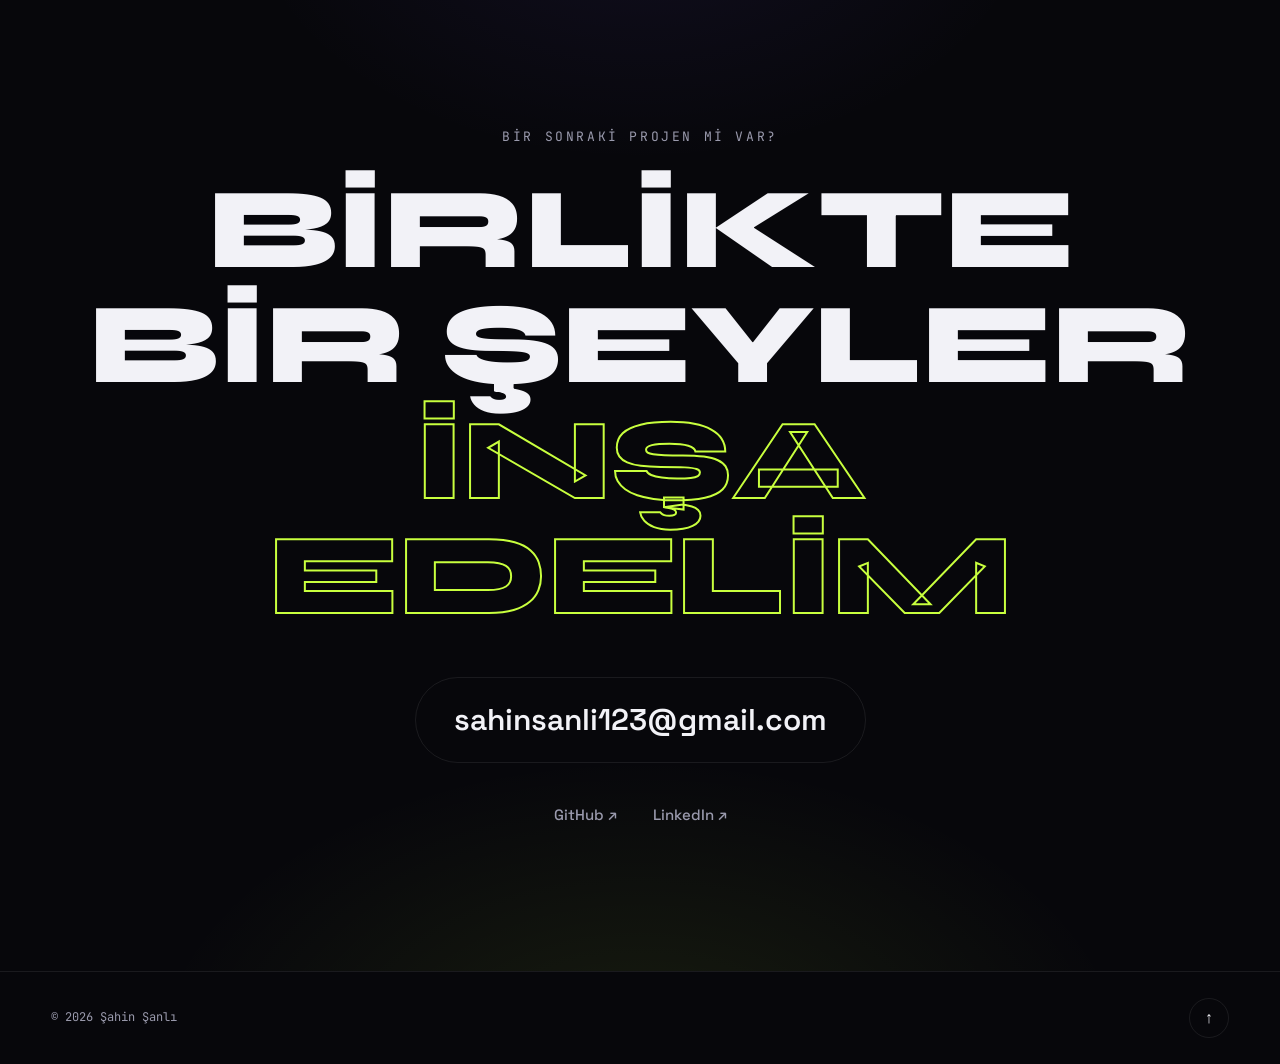
==== commit f0bb9eef: "content: update portfolio content, projects, skills, and SEO metadata" ====
--- a/index.html
+++ b/index.html
@@ -4,6 +4,11 @@
 <meta charset="UTF-8">
 <meta name="viewport" content="width=device-width, initial-scale=1.0">
 <title>Şahin Şanlı — Mobil Geliştirici</title>
+<meta name="description" content="Şahin Şanlı — Flutter ve native iOS ile mobil uygulamalar geliştiren Junior Mobil Geliştirici.">
+<meta property="og:title" content="Şahin Şanlı — Mobil Geliştirici">
+<meta property="og:description" content="Şahin Şanlı — Flutter ve native iOS ile mobil uygulamalar geliştiren Junior Mobil Geliştirici.">
+<meta property="og:type" content="website">
+<meta property="og:url" content="https://sahinsanli.github.io/">
 <link rel="preconnect" href="https://fonts.googleapis.com">
 <link rel="preconnect" href="https://fonts.gstatic.com" crossorigin>
 <link href="https://fonts.googleapis.com/css2?family=Space+Grotesk:wght@400;500;600;700&family=Syne:wght@700;800&family=JetBrains+Mono:wght@400;500&display=swap" rel="stylesheet">
@@ -84,9 +89,9 @@
     </h1>
 
     <p class="hero-roles">
-      <span data-i18n="role1">iOS Geliştirici</span><i>✦</i>
-      <span data-i18n="role2">Flutter Geliştirici</span><i>✦</i>
-      <span data-i18n="role3">QA Otomasyon</span>
+      <span data-i18n="role1">Mobil Geliştirici</span><i>✦</i>
+      <span data-i18n="role2">Flutter</span><i>✦</i>
+      <span data-i18n="role3">iOS</span>
     </p>
 
     <div class="hero-cta">
@@ -107,8 +112,8 @@
 
   <div class="marquee" aria-hidden="true">
     <div class="marquee-track" id="marqueeTrack">
-      <span>SWIFT</span><em>✦</em><span>FLUTTER</span><em>✦</em><span>SWIFTUI</span><em>✦</em><span>PLAYWRIGHT</span><em>✦</em><span>FIREBASE</span><em>✦</em><span>TYPESCRIPT</span><em>✦</em><span>MAPKIT</span><em>✦</em><span>DART</span><em>✦</em>
-      <span>SWIFT</span><em>✦</em><span>FLUTTER</span><em>✦</em><span>SWIFTUI</span><em>✦</em><span>PLAYWRIGHT</span><em>✦</em><span>FIREBASE</span><em>✦</em><span>TYPESCRIPT</span><em>✦</em><span>MAPKIT</span><em>✦</em><span>DART</span><em>✦</em>
+      <span>SWIFT</span><em>✦</em><span>FLUTTER</span><em>✦</em><span>SWIFTUI</span><em>✦</em><span>UIKIT</span><em>✦</em><span>FIREBASE</span><em>✦</em><span>CLEAN ARCHITECTURE</span><em>✦</em><span>MAPKIT</span><em>✦</em><span>DART</span><em>✦</em>
+      <span>SWIFT</span><em>✦</em><span>FLUTTER</span><em>✦</em><span>SWIFTUI</span><em>✦</em><span>UIKIT</span><em>✦</em><span>FIREBASE</span><em>✦</em><span>CLEAN ARCHITECTURE</span><em>✦</em><span>MAPKIT</span><em>✦</em><span>DART</span><em>✦</em>
     </div>
   </div>
 </section>
@@ -123,14 +128,30 @@
 
   <div class="projects">
 
-    <a class="project reveal" href="https://github.com/sahinsanli" target="_blank" rel="noopener" data-cursor data-tilt>
+    <a class="project reveal" href="https://github.com/sahinsanli/CozyFocus" target="_blank" rel="noopener noreferrer" data-cursor data-tilt>
       <div class="project-num">P·01</div>
       <div class="project-main">
         <div class="project-tags">
+          <span>Flutter</span><span>Firebase</span><span>just_audio</span>
+        </div>
+        <h3>Cozy Focus Room</h3>
+        <p data-i18n="p1desc">Tamamlanan odak oturumlarıyla odanı dekore eden, oyunlaştırılmış Pomodoro uygulaması. Çok kanallı ses mikseri, çevrimdışı çalışma ve Firebase Auth + Firestore ile bulut senkronizasyonu; Türkçe/İngilizce dil desteği.</p>
+      </div>
+      <div class="project-meta">
+        <span class="project-year">2026</span>
+        <span class="project-type">Flutter</span>
+        <span class="project-arrow">↗</span>
+      </div>
+    </a>
+
+    <a class="project reveal" href="https://github.com/sahinsanli/SoundNoter" target="_blank" rel="noopener noreferrer" data-cursor data-tilt>
+      <div class="project-num">P·02</div>
+      <div class="project-main">
+        <div class="project-tags">
           <span>SwiftUI</span><span>SwiftData</span><span>Gemini API</span>
         </div>
         <h3>SoundNoter</h3>
-        <p data-i18n="p1desc">Google Gemini API ile ses kayıtlarını otomatik transkribe eden ve özetleyen iOS uygulaması. SwiftData ile tam offline erişim. Mezuniyet projesi.</p>
+        <p data-i18n="p2desc">Google Gemini API ile ses kayıtlarını otomatik transkribe eden ve özetleyen iOS uygulaması. SwiftData ile tam offline erişim. Mezuniyet projesi.</p>
       </div>
       <div class="project-meta">
         <span class="project-year">2026</span>
@@ -139,8 +160,8 @@
       </div>
     </a>
 
-    <a class="project reveal" href="https://github.com/sahinsanli" target="_blank" rel="noopener" data-cursor data-tilt>
-      <div class="project-num">P·02</div>
+    <a class="project reveal" href="https://github.com/sahinsanli/CineSync-" target="_blank" rel="noopener noreferrer" data-cursor data-tilt>
+      <div class="project-num">P·03</div>
       <div class="project-main">
         <div class="project-tags">
           <span>Flutter</span><span>TMDB API</span><span>Firebase</span>
@@ -155,14 +176,14 @@
       </div>
     </a>
 
-    <a class="project reveal" href="https://github.com/sahinsanli" target="_blank" rel="noopener" data-cursor data-tilt>
-      <div class="project-num">P·03</div>
+    <a class="project reveal" href="https://github.com/sahinsanli/Soundmap" target="_blank" rel="noopener noreferrer" data-cursor data-tilt>
+      <div class="project-num">P·04</div>
       <div class="project-main">
         <div class="project-tags">
           <span>UIKit</span><span>MapKit</span><span>AVFoundation</span><span>Firebase</span>
         </div>
         <h3>Soundmap</h3>
-        <p data-i18n="p3desc">Harita tabanlı ses keşif uygulaması — harita entegrasyonu, ses kayıt/oynatma, tüm arayüz ve Firebase altyapısı dahil tek başıma, 1 ayda tasarımından çalışan ürüne taşıdım.</p>
+        <p data-i18n="p4desc">Harita tabanlı ses keşif uygulaması: harita entegrasyonu, ses kayıt/oynatma, arayüz ve Firebase altyapısı dahil uçtan uca geliştirdim; 1 ayda tasarımdan çalışan ürüne taşıdım.</p>
       </div>
       <div class="project-meta">
         <span class="project-year">2025</span>
@@ -183,17 +204,17 @@
 
   <div class="about-grid">
     <div class="about-text reveal">
-      <p class="lead" data-i18n="aboutLead">Karadeniz Teknik Üniversitesi Yazılım Mühendisliği mezunuyum.</p>
-      <p data-i18n="aboutP1">Native iOS (Swift/UIKit) ve Flutter ile uçtan uca mobil uygulama geliştiriyorum. Soundmap uygulamasını harita entegrasyonu, ses kayıt/oynatma ve Firebase altyapısı dahil tek başıma geliştirdim.</p>
-      <p data-i18n="aboutP2">Playwright/TypeScript ile ~80 UI ve regresyon test senaryosu kodlayarak yazılım kalite süreçlerine katkı sağladım. Hızlı öğrenen, analitik ve sahiplenici bir yaklaşımla çalışıyorum.</p>
+      <p class="lead" data-i18n="aboutLead">Karadeniz Teknik Üniversitesi Yazılım Mühendisliği mezunuyum (2026).</p>
+      <p data-i18n="aboutP1">Flutter ve native iOS (Swift) ile Firebase ve harici API entegrasyonlu mobil uygulamalar geliştiriyorum. Soundmap'i staj sürecinde harita entegrasyonu, ses kayıt/oynatma ve Firebase altyapısıyla uçtan uca geliştirdim; SoundNoter'da Gemini API ile ses kayıtlarını metne çeviren ve özetleyen bir iOS uygulaması yaptım.</p>
+      <p data-i18n="aboutP2">Kodlama ajanlarıyla (Codex, Claude) çalışıyorum; mimari, tasarım ve kalite kararlarını kendim yönetiyorum. Mobil uygulamalara AI özelliklerini entegre etmeye de ilgi duyuyorum.</p>
       <div class="about-facts">
         <div class="fact">
-          <strong>3+</strong>
-          <span data-i18n="fact1">Staj & proje</span>
+          <strong>3</strong>
+          <span data-i18n="fact1">Staj</span>
         </div>
         <div class="fact">
-          <strong>~80</strong>
-          <span data-i18n="fact2">Otomasyon testi</span>
+          <strong>4</strong>
+          <span data-i18n="fact2">Mobil uygulama</span>
         </div>
         <div class="fact">
           <strong>2</strong>
@@ -207,25 +228,25 @@
       <div class="skill-group">
         <h4 data-i18n="skillCat1">Mobil</h4>
         <div class="chips">
-          <span class="chip">Swift</span><span class="chip">UIKit</span><span class="chip">SwiftUI</span><span class="chip">Flutter</span><span class="chip">Dart</span><span class="chip">Provider</span>
+          <span class="chip">Swift</span><span class="chip">UIKit</span><span class="chip">SwiftUI</span><span class="chip">SwiftData</span><span class="chip">Flutter</span><span class="chip">Dart</span><span class="chip">Provider</span>
         </div>
       </div>
       <div class="skill-group">
-        <h4 data-i18n="skillCat2">Kalite & Web</h4>
+        <h4 data-i18n="skillCat2">Platform Çerçeveleri</h4>
         <div class="chips">
-          <span class="chip">Playwright</span><span class="chip">TypeScript</span><span class="chip">Regression Testing</span>
+          <span class="chip">CoreLocation</span><span class="chip">MapKit</span><span class="chip">AVFoundation</span><span class="chip">just_audio</span>
         </div>
       </div>
       <div class="skill-group">
         <h4 data-i18n="skillCat3">Backend & Araçlar</h4>
         <div class="chips">
-          <span class="chip">Firebase Auth</span><span class="chip">Cloud Firestore</span><span class="chip">Gemini API</span><span class="chip">TMDB API</span><span class="chip">Linux</span>
+          <span class="chip">Firebase Auth</span><span class="chip">Cloud Firestore</span><span class="chip">Gemini API</span><span class="chip">TMDB API</span><span class="chip">Git</span><span class="chip">Linux</span>
         </div>
       </div>
       <div class="skill-group">
         <h4 data-i18n="skillCat4">Mimari & Dil</h4>
         <div class="chips">
-          <span class="chip">Clean Architecture</span><span class="chip">Repository Pattern</span><span class="chip">Dependency Injection</span><span class="chip">C / C++ / Java</span>
+          <span class="chip">Clean Architecture</span><span class="chip">MVVM</span><span class="chip">Repository Pattern</span><span class="chip">Dependency Injection</span><span class="chip">C / C++ / Java</span>
         </div>
       </div>
     </div>
@@ -246,7 +267,7 @@
       <div class="tl-body">
         <h3 data-i18n="e1role">Uzun Dönem Yazılım Mühendisliği Stajyeri</h3>
         <span class="tl-org">Deka Teknoloji</span>
-        <p data-i18n="e1desc">Hollanda merkezli Tuula web uygulaması için Playwright ve TypeScript ile önceden planlanmış ~80 test senaryosunu sıfırdan kodladım; lokalde regresyon ve UI testleri geliştirerek test kapsamını genişlettim.</p>
+        <p data-i18n="e1desc">Hollanda merkezli bir web uygulaması için otomatik UI testleri ve kalite süreçlerinde görev aldım.</p>
       </div>
     </div>
 
@@ -256,7 +277,7 @@
       <div class="tl-body">
         <h3 data-i18n="e2role">iOS Geliştirici Stajyeri</h3>
         <span class="tl-org">Kafein Yazılım</span>
-        <p data-i18n="e2desc">Soundmap'i UIKit, CoreLocation, MapKit ve AVFoundation ile uçtan uca tek başıma geliştirdim; 1 ayda tasarımdan çalışan ürüne taşıdım.</p>
+        <p data-i18n="e2desc">Soundmap'i UIKit, CoreLocation, MapKit, AVFoundation ve Firebase ile uçtan uca geliştirdim; 1 ayda tasarımdan çalışan ürüne taşıdım.</p>
       </div>
     </div>
 
@@ -292,9 +313,8 @@
     </h2>
     <a class="contact-mail" href="mailto:sahinsanli123@gmail.com" data-cursor>sahinsanli123@gmail.com</a>
     <div class="contact-links">
-      <a href="https://github.com/sahinsanli" target="_blank" rel="noopener" data-cursor>GitHub ↗</a>
-      <a href="https://www.linkedin.com/in/şahin-şanlı/" target="_blank" rel="noopener" data-cursor>LinkedIn ↗</a>
-      <a href="tel:+905316772580" data-cursor>+90 531 677 25 80</a>
+      <a href="https://github.com/sahinsanli" target="_blank" rel="noopener noreferrer" data-cursor>GitHub ↗</a>
+      <a href="https://www.linkedin.com/in/şahin-şanlı/" target="_blank" rel="noopener noreferrer" data-cursor>LinkedIn ↗</a>
     </div>
   </div>
 </section>
@@ -303,7 +323,6 @@
 
 <footer class="footer">
   <span>© 2026 Şahin Şanlı</span>
-  <span class="foot-note" data-i18n="footerNote">Saf HTML/CSS/JS ile elle yapıldı</span>
   <button class="to-top" id="toTop" aria-label="Back to top" data-cursor>↑</button>
 </footer>
 
